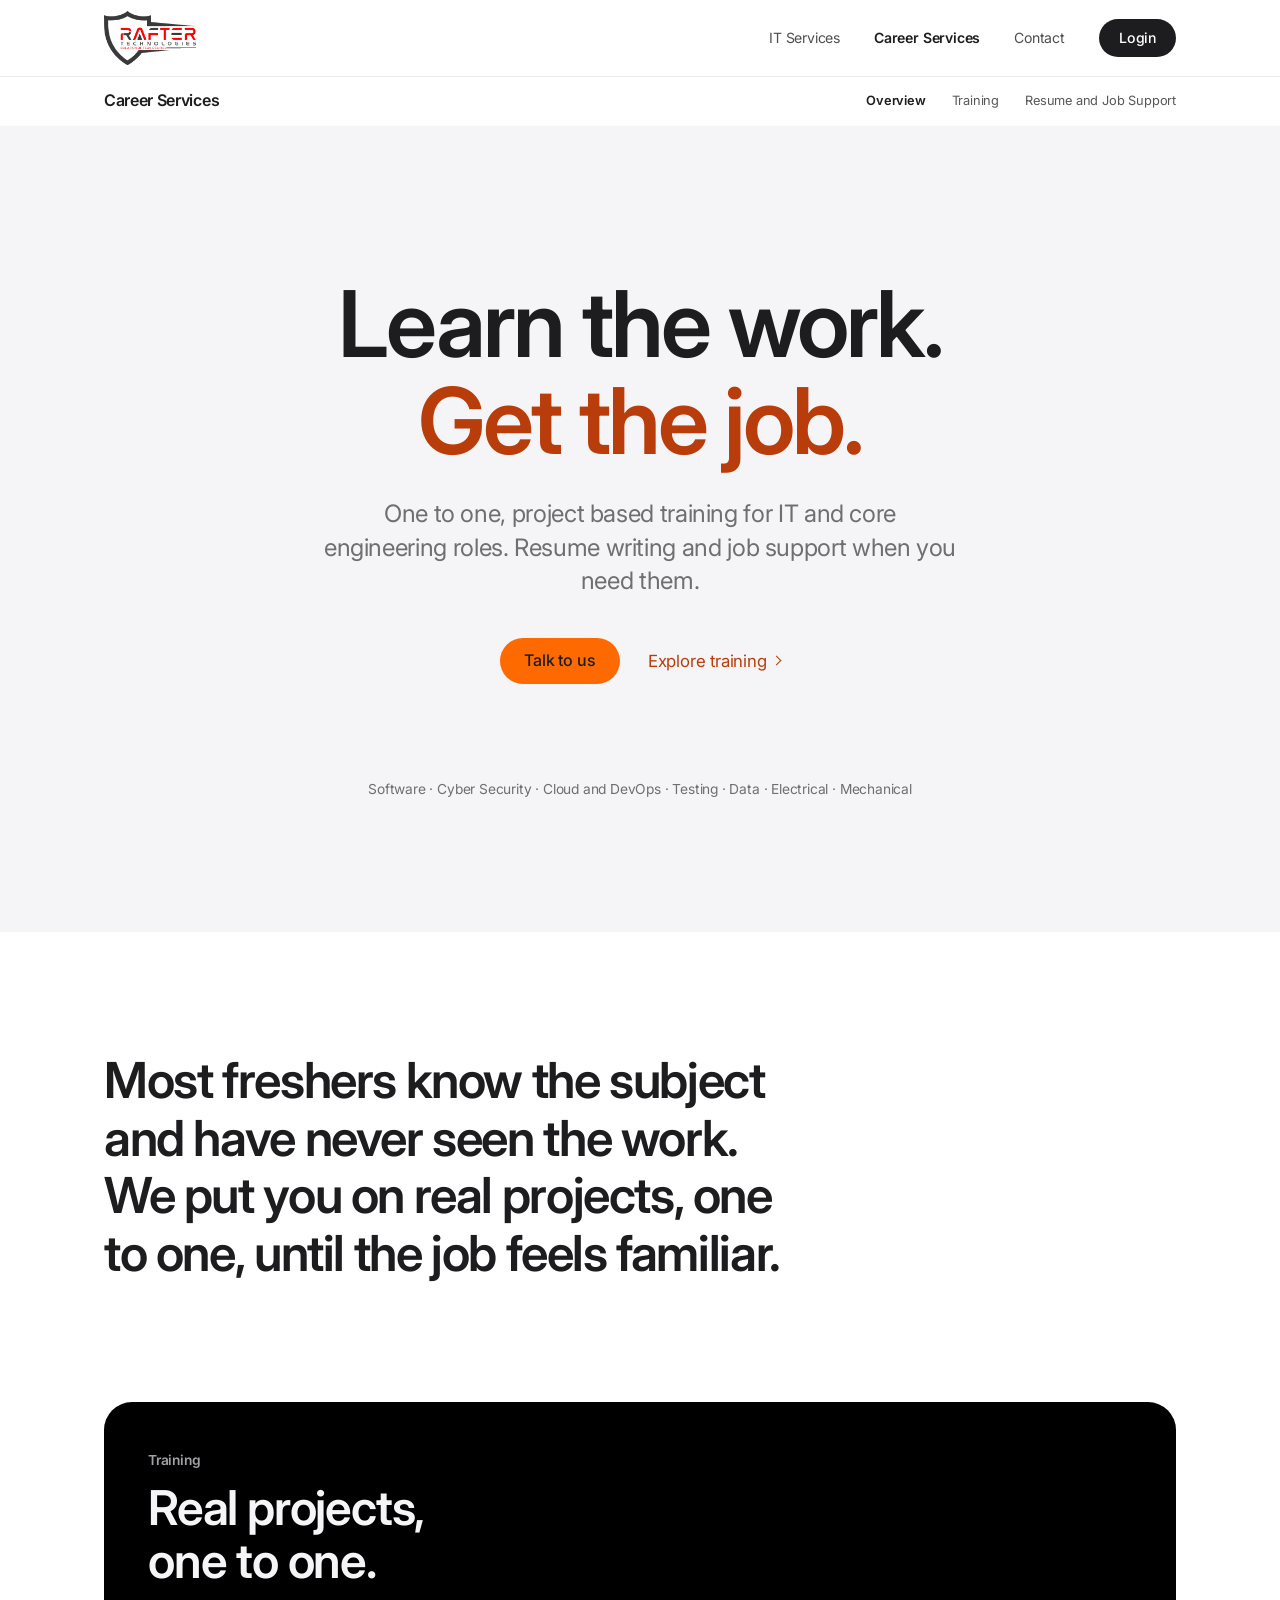
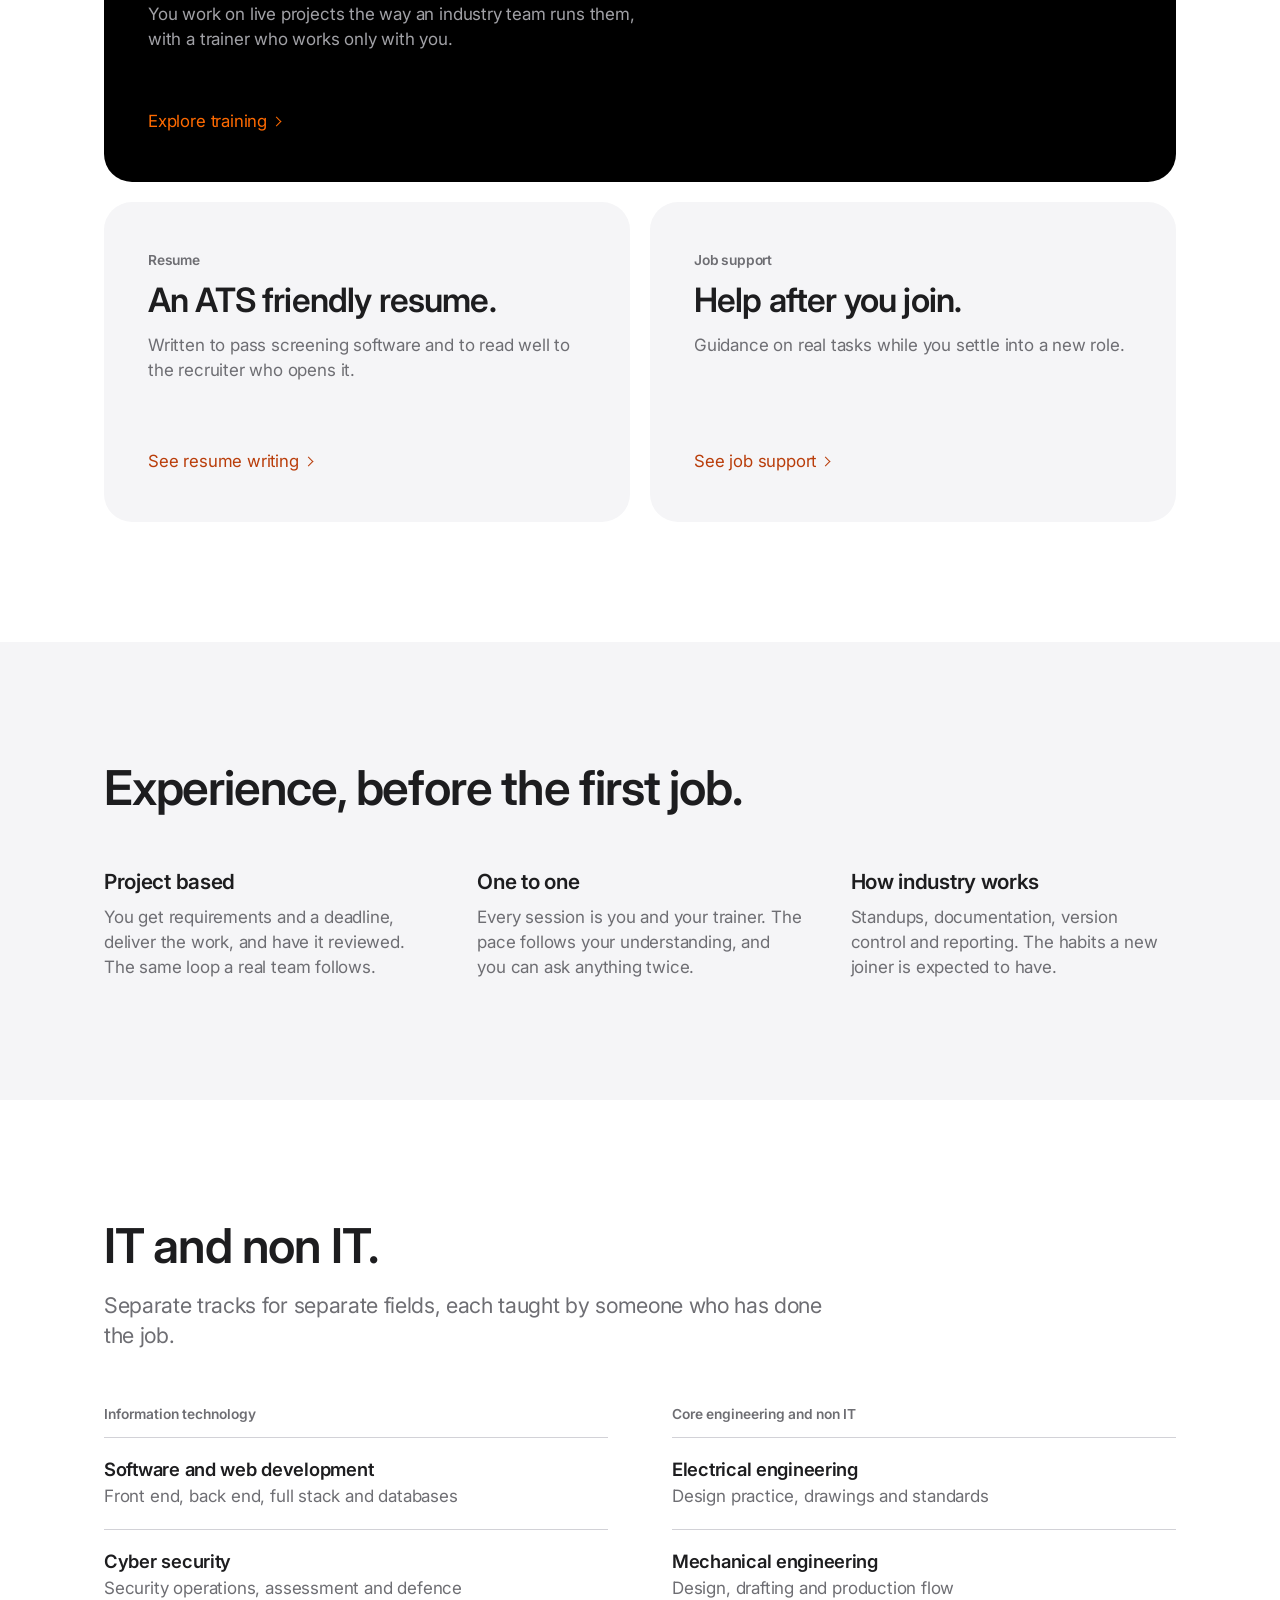
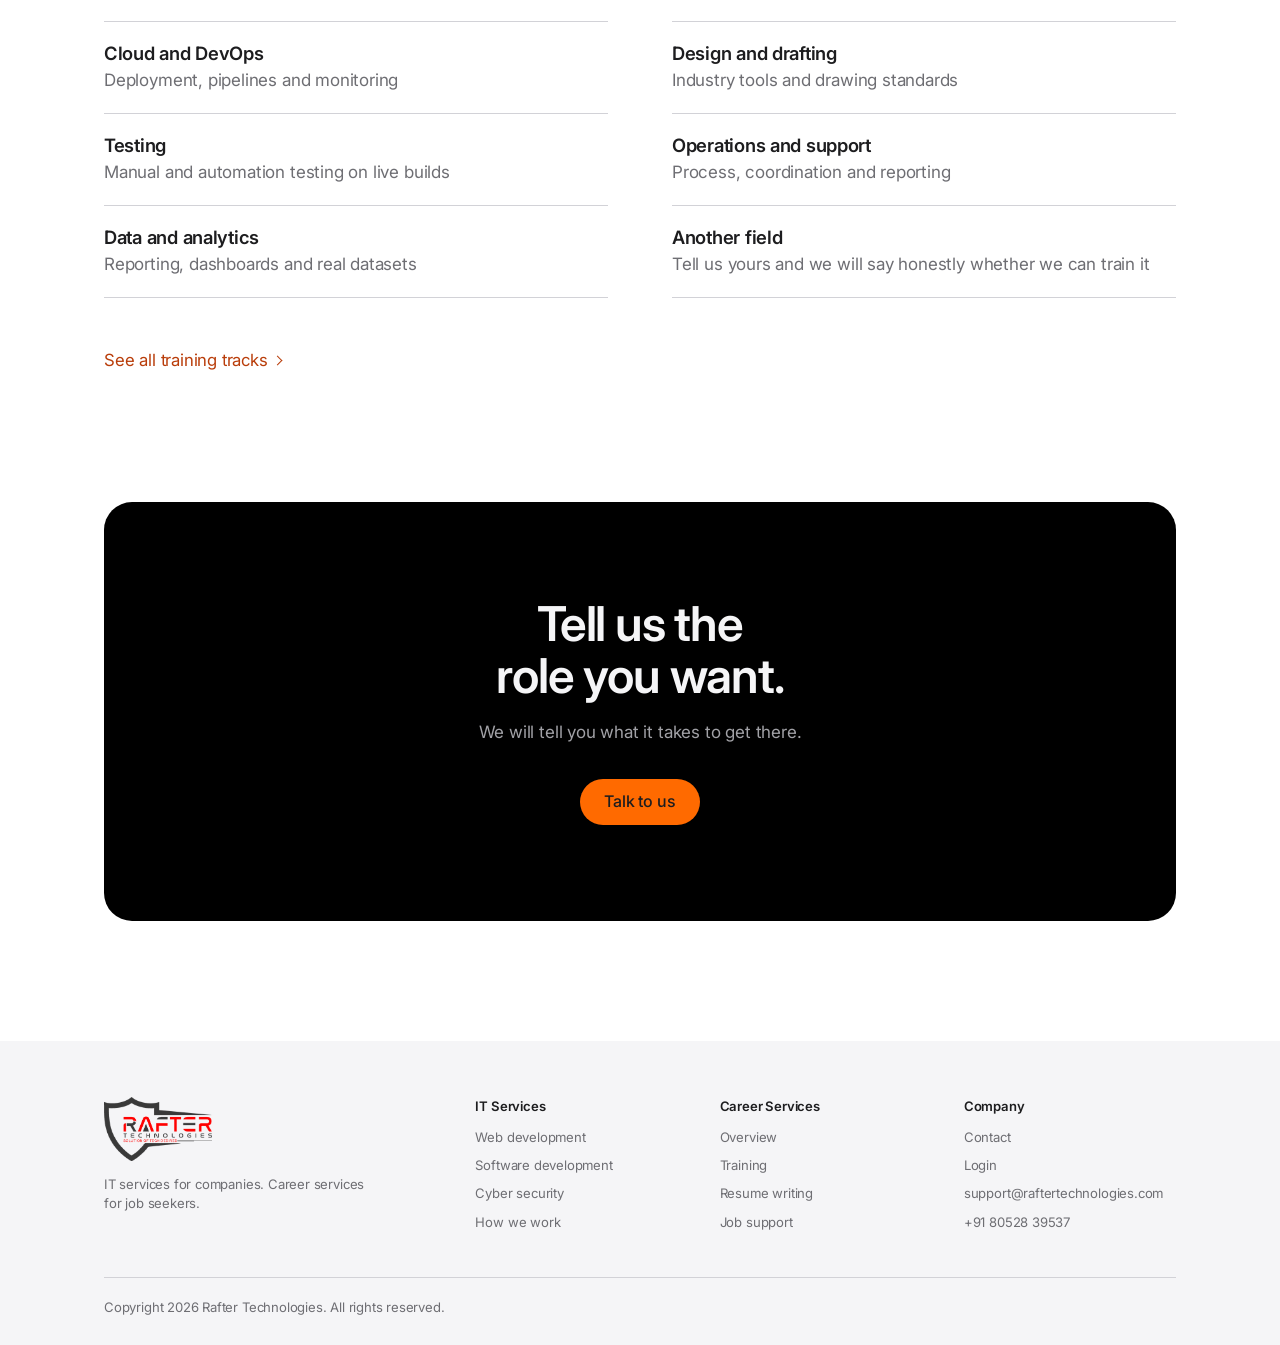
==== website/career.html @ ecc267ce "Lead with IT services, add Career Services section, login and logo Structure. The site now has two s" ====
<!DOCTYPE html>
<html lang="en">
<head>
<meta charset="utf-8">
<meta name="viewport" content="width=device-width, initial-scale=1">
<title>Career Services | Rafter Technologies</title>
<meta name="description" content="One to one, project based training for IT and non IT roles from Rafter Technologies, with ATS friendly resume writing and job support.">
<link rel="icon" type="image/png" href="assets/img/favicon.png">
<link rel="preconnect" href="https://fonts.googleapis.com">
<link rel="preconnect" href="https://fonts.gstatic.com" crossorigin>
<link rel="stylesheet" href="assets/css/styles.css">
</head>
<body>

<a class="skiplink" href="#main">Skip to main content</a>

<header class="masthead">
  <div class="wrap bar">
    <a class="brand" href="index.html"><img src="assets/img/logo.png" alt="Rafter Technologies" width="339" height="200"></a>
    <button class="navtoggle" type="button" aria-expanded="false" aria-controls="sitenav">
      <span class="visually_hidden">Open menu</span>
      <svg width="20" height="20" viewBox="0 0 24 24" fill="none" aria-hidden="true"><path d="M4 8h16M4 16h16" stroke="currentColor" stroke-width="1.6" stroke-linecap="round"/></svg>
    </button>
    <nav class="nav" id="sitenav" aria-label="Main">
      <a href="index.html">IT Services</a>
      <a href="career.html" aria-current="page">Career Services</a>
      <a href="contact.html">Contact</a>
      <a class="pill" href="https://sites.google.com/view/rafter-technologies-outsource/full-page-embed?hl=en-IN" target="_blank" rel="noopener">Login<span class="visually_hidden"> (opens in a new tab)</span></a>
    </nav>
  </div>
  <div class="localnav">
    <div class="wrap">
      <span class="title">Career Services</span>
      <nav class="links" aria-label="Career Services">
        <a href="career.html" aria-current="page">Overview</a>
        <a href="training.html">Training</a>
        <a href="resume.html">Resume and Job Support</a>
      </nav>
    </div>
  </div>
</header>

<main id="main">

  <section class="hero soft shrink">
    <div class="wrap">
      <h1><span class="ln"><span>Learn the work.</span></span><span class="ln"><span><em>Get the job.</em></span></span></h1>
      <p class="sub enter">One to one, project based training for IT and core engineering roles. Resume writing and job support when you need them.</p>
      <div class="actions enter">
        <a class="btn" href="contact.html">Talk to us</a>
        <a class="more" href="training.html">Explore training</a>
      </div>
      <p class="fields enter">Software · Cyber Security · Cloud and DevOps · Testing · Data · Electrical · Mechanical</p>
    </div>
  </section>

  <section class="section">
    <div class="wrap">
      <p class="statement" data_words>Most freshers know the subject and have never seen the work. We put you on real projects, one to one, until the job feels familiar.</p>
    </div>
  </section>

  <section class="section flush">
    <div class="wrap">
      <div class="tiles stagger">
        <article class="tile wide dark glow">
          <span class="label">Training</span>
          <h3>Real projects, one to one.</h3>
          <p>You work on live projects the way an industry team runs them, with a trainer who works only with you.</p>
          <a class="more" href="training.html">Explore training</a>
        </article>
        <article class="tile">
          <span class="label">Resume</span>
          <h3>An ATS friendly resume.</h3>
          <p>Written to pass screening software and to read well to the recruiter who opens it.</p>
          <a class="more" href="resume.html">See resume writing</a>
        </article>
        <article class="tile">
          <span class="label">Job support</span>
          <h3>Help after you join.</h3>
          <p>Guidance on real tasks while you settle into a new role.</p>
          <a class="more" href="resume.html#support">See job support</a>
        </article>
      </div>
    </div>
  </section>

  <section class="section mist">
    <div class="wrap">
      <div class="head reveal">
        <h2>Experience, before the first job.</h2>
      </div>
      <div class="points stagger">
          <div><h3>Project based</h3><p>You get requirements and a deadline, deliver the work, and have it reviewed. The same loop a real team follows.</p></div>
          <div><h3>One to one</h3><p>Every session is you and your trainer. The pace follows your understanding, and you can ask anything twice.</p></div>
          <div><h3>How industry works</h3><p>Standups, documentation, version control and reporting. The habits a new joiner is expected to have.</p></div>
        </div>
    </div>
  </section>

  <section class="section">
    <div class="wrap">
      <div class="head reveal">
        <h2>IT and non IT.</h2>
        <p class="sub">Separate tracks for separate fields, each taught by someone who has done the job.</p>
      </div>

      <div class="pair">
        <div class="reveal">
          <h3 class="group">Information technology</h3>
          <div class="rows">
          <div><h3>Software and web development</h3><p>Front end, back end, full stack and databases</p></div>
          <div><h3>Cyber security</h3><p>Security operations, assessment and defence</p></div>
          <div><h3>Cloud and DevOps</h3><p>Deployment, pipelines and monitoring</p></div>
          <div><h3>Testing</h3><p>Manual and automation testing on live builds</p></div>
          <div><h3>Data and analytics</h3><p>Reporting, dashboards and real datasets</p></div>
        </div>
        </div>
        <div class="reveal">
          <h3 class="group">Core engineering and non IT</h3>
          <div class="rows">
          <div><h3>Electrical engineering</h3><p>Design practice, drawings and standards</p></div>
          <div><h3>Mechanical engineering</h3><p>Design, drafting and production flow</p></div>
          <div><h3>Design and drafting</h3><p>Industry tools and drawing standards</p></div>
          <div><h3>Operations and support</h3><p>Process, coordination and reporting</p></div>
          <div><h3>Another field</h3><p>Tell us yours and we will say honestly whether we can train it</p></div>
        </div>
        </div>
      </div>

      <div class="actions reveal" style="margin-top:40px">
        <a class="more" href="training.html">See all training tracks</a>
      </div>
    </div>
  </section>

  <section class="section flush">
    <div class="wrap">
      <div class="closing glow reveal">
        <h2>Tell us the role you want.</h2>
        <p>We will tell you what it takes to get there.</p>
        <div class="actions"><a class="btn" href="contact.html">Talk to us</a></div>
      </div>
    </div>
  </section>

</main>

<footer class="foot">
  <div class="wrap">
    <div class="cols">
      <div class="about">
        <a class="brand" href="index.html"><img src="assets/img/logo.png" alt="Rafter Technologies" width="339" height="200"></a>
        <p>IT services for companies. Career services for job seekers.</p>
      </div>
      <div>
        <h4>IT Services</h4>
        <ul>
          <li><a href="index.html#services">Web development</a></li>
          <li><a href="index.html#services">Software development</a></li>
          <li><a href="index.html#services">Cyber security</a></li>
          <li><a href="index.html#process">How we work</a></li>
        </ul>
      </div>
      <div>
        <h4>Career Services</h4>
        <ul>
          <li><a href="career.html">Overview</a></li>
          <li><a href="training.html">Training</a></li>
          <li><a href="resume.html">Resume writing</a></li>
          <li><a href="resume.html#support">Job support</a></li>
        </ul>
      </div>
      <div>
        <h4>Company</h4>
        <ul>
          <li><a href="contact.html">Contact</a></li>
          <li><a href="https://sites.google.com/view/rafter-technologies-outsource/full-page-embed?hl=en-IN" target="_blank" rel="noopener">Login</a></li>
          <li><a href="mailto:support@raftertechnologies.com">support@raftertechnologies.com</a></li>
          <li><a href="tel:+918052839537">+91 80528 39537</a></li>
        </ul>
      </div>
    </div>
    <div class="base">Copyright 2026 Rafter Technologies. All rights reserved.</div>
  </div>
</footer>

<script src="assets/js/main.js" defer></script>
</body>
</html>
---- website/assets/css/styles.css ----
/* ==========================================================================
   Rafter Technologies
   Minimal system. Black, white, one orange.

   Contrast, WCAG 2.1 AA, measured:
     ink on white ............ 16.83     ink on mist ............ 15.46
     grey on white ............ 5.07     grey on mist ............ 4.66
     text on black ........... 19.29     grey on black ........... 8.16
     orange on black .......... 7.31     ink on orange button .... 5.86
     orange text on white ..... 5.16+    orange text on mist ..... 5.16
   The bright brand orange is never used for text on a light surface. It
   measures 2.87 there. Light surfaces use the deeper --accent-text.
   ========================================================================== */

@import url('https://fonts.googleapis.com/css2?family=Inter:wght@400;500;600;700&display=swap');

:root {
  --ink: #1d1d1f;
  --black: #000000;
  --white: #ffffff;
  --mist: #f5f5f7;
  --grey: #6e6e73;
  --grey-on-dark: #a1a1a6;
  --hairline: #d2d2d7;
  --hairline-dark: #2c2c2e;

  --accent: #ff6a00;
  --accent-hover: #ff7f24;
  --accent-text: #b93d0a;

  --font: -apple-system, BlinkMacSystemFont, "SF Pro Display", "SF Pro Text",
          "Inter", "Helvetica Neue", Arial, sans-serif;

  --wrap: 1120px;
  --header-h: 76px;
  --radius: 28px;
  --ease: cubic-bezier(0.25, 0.1, 0.25, 1);
  --out: cubic-bezier(0.16, 1, 0.3, 1);
}

*, *::before, *::after { box-sizing: border-box; }

html { scroll-behavior: smooth; -webkit-text-size-adjust: 100%; }

body {
  margin: 0;
  font-family: var(--font);
  font-size: 17px;
  line-height: 1.47;
  letter-spacing: -0.011em;
  color: var(--ink);
  background: var(--white);
  -webkit-font-smoothing: antialiased;
  -moz-osx-font-smoothing: grayscale;
}

h1, h2, h3 {
  margin: 0;
  font-weight: 600;
  text-wrap: balance;
}

h1 { font-size: clamp(2.6rem, 7vw, 5rem); line-height: 1.05; letter-spacing: -0.03em; }
h2 { font-size: clamp(2rem, 4.6vw, 3rem); line-height: 1.08; letter-spacing: -0.025em; }
h3 { font-size: 1.3rem; line-height: 1.2; letter-spacing: -0.015em; }

p { margin: 0; }

a { color: inherit; }

svg { display: block; }

a:focus-visible,
button:focus-visible,
input:focus-visible,
select:focus-visible,
textarea:focus-visible,
summary:focus-visible {
  outline: 3px solid var(--accent);
  outline-offset: 3px;
  border-radius: 6px;
}

.skiplink {
  position: absolute;
  left: -9999px;
  top: 8px;
  background: var(--ink);
  color: var(--white);
  padding: 12px 18px;
  border-radius: 980px;
  font-size: 0.9rem;
  z-index: 200;
}
.skiplink:focus { left: 8px; }

.visually_hidden {
  position: absolute;
  width: 1px;
  height: 1px;
  overflow: hidden;
  clip: rect(0 0 0 0);
  white-space: nowrap;
}

/* ---------- Layout ---------- */

.wrap {
  width: 100%;
  max-width: var(--wrap);
  margin: 0 auto;
  padding: 0 24px;
}

.wrap.narrow { max-width: 780px; }

.section { padding: 120px 0; }
.section.mist { background: var(--mist); }
.section.black { background: var(--black); color: var(--mist); }
.section.flush { padding-top: 0; }

@media (max-width: 720px) {
  .section { padding: 80px 0; }
}

.head { max-width: 720px; margin: 0 0 56px; }
.head.center { margin-left: auto; margin-right: auto; text-align: center; }
.head p { margin-top: 18px; }

.sub {
  font-size: clamp(1.15rem, 2vw, 1.35rem);
  line-height: 1.4;
  letter-spacing: -0.015em;
  color: var(--grey);
}

.section.black .sub { color: var(--grey-on-dark); }

.muted { color: var(--grey); }
.section.black .muted { color: var(--grey-on-dark); }

/* ---------- Header ----------
   The blur lives on a pseudo element. A backdrop filter on the header itself
   would make it the containing block for the fixed mobile menu, which then
   collapses to the height of the header instead of filling the screen. */

.masthead {
  position: sticky;
  top: 0;
  z-index: 100;
  border-bottom: 1px solid transparent;
  transition: border-color 240ms var(--ease);
}

.masthead::before {
  content: "";
  position: absolute;
  inset: 0;
  z-index: -1;
  background: rgba(255, 255, 255, 0.86);
  -webkit-backdrop-filter: saturate(180%) blur(20px);
  backdrop-filter: saturate(180%) blur(20px);
}

.masthead.stuck { border-bottom-color: rgba(0, 0, 0, 0.1); }

.masthead .bar {
  display: flex;
  align-items: center;
  justify-content: space-between;
  min-height: var(--header-h);
  gap: 24px;
}

.brand { display: inline-flex; align-items: center; text-decoration: none; }
.brand img { display: block; height: 54px; width: auto; }

.nav { display: flex; align-items: center; gap: 34px; }

.nav a {
  font-size: 0.88rem;
  color: var(--ink);
  opacity: 0.78;
  text-decoration: none;
  padding: 10px 0;
  transition: opacity 200ms var(--ease);
  white-space: nowrap;
}

.nav a:hover,
.nav a[aria-current="page"] { opacity: 1; }
.nav a[aria-current="page"] { font-weight: 600; }

.nav a.pill {
  opacity: 1;
  font-weight: 500;
  background: var(--ink);
  color: var(--white);
  padding: 9px 20px;
  border-radius: 980px;
  transition: background 200ms var(--ease);
}

.nav a.pill:hover { background: #3a3a3c; }

.navtoggle {
  display: none;
  background: transparent;
  border: 0;
  color: var(--ink);
  padding: 0;
  width: 44px;
  height: 44px;
  margin-right: -10px;
  cursor: pointer;
  align-items: center;
  justify-content: center;
}

@media (max-width: 820px) {
  .navtoggle { display: inline-flex; }
  .nav {
    position: fixed;
    top: var(--header-h);
    left: 0;
    right: 0;
    height: calc(100dvh - var(--header-h));
    z-index: 2;
    background: var(--white);
    flex-direction: column;
    align-items: stretch;
    gap: 0;
    padding: 12px 24px 40px;
    overflow-y: auto;
  }
  .nav[hidden] { display: none; }
  .nav a {
    font-size: 1.6rem;
    font-weight: 600;
    letter-spacing: -0.02em;
    opacity: 1;
    padding: 16px 0;
    border-bottom: 1px solid var(--hairline);
  }
  .nav a.pill {
    margin-top: 28px;
    border-bottom: 0;
    text-align: center;
    font-size: 1.05rem;
    padding: 15px;
  }
}

/* Section navigation, shown on the Career Services pages */

.localnav { border-top: 1px solid rgba(0, 0, 0, 0.08); }
.localnav[hidden] { display: none; }

.localnav .wrap {
  display: flex;
  align-items: center;
  justify-content: space-between;
  gap: 24px;
  min-height: 48px;
}

.localnav .title { font-size: 1rem; font-weight: 600; letter-spacing: -0.02em; white-space: nowrap; }

.localnav .links { display: flex; gap: 26px; overflow-x: auto; scrollbar-width: none; }
.localnav .links::-webkit-scrollbar { display: none; }

.localnav a {
  font-size: 0.8rem;
  color: var(--ink);
  opacity: 0.74;
  text-decoration: none;
  white-space: nowrap;
  padding: 14px 0;
}

.localnav a:hover,
.localnav a[aria-current="page"] { opacity: 1; }
.localnav a[aria-current="page"] { font-weight: 600; }

@media (max-width: 560px) { .localnav .title { display: none; } }

/* ---------- Buttons and links ---------- */

.btn {
  display: inline-flex;
  align-items: center;
  justify-content: center;
  min-height: 46px;
  padding: 11px 24px;
  border: 0;
  border-radius: 980px;
  font-family: inherit;
  font-size: 1rem;
  font-weight: 500;
  letter-spacing: -0.01em;
  text-decoration: none;
  cursor: pointer;
  background: var(--accent);
  color: var(--ink);
  transition: background 200ms var(--ease);
  touch-action: manipulation;
}

.btn:hover { background: var(--accent-hover); }
.btn[disabled] { opacity: 0.5; cursor: default; }

.btn.dark { background: var(--ink); color: var(--white); }
.btn.dark:hover { background: #3a3a3c; }

.more {
  display: inline-flex;
  align-items: center;
  gap: 6px;
  min-height: 44px;
  font-size: 1.05rem;
  color: var(--accent-text);
  text-decoration: none;
}

.more::after {
  content: "";
  width: 7px;
  height: 7px;
  border-right: 1.5px solid currentColor;
  border-top: 1.5px solid currentColor;
  transform: rotate(45deg);
  transition: transform 200ms var(--ease);
}

.more:hover { text-decoration: underline; text-underline-offset: 4px; }
.more:hover::after { transform: translateX(3px) rotate(45deg); }

.tile.dark .more,
.section.black .more,
.hero.dark .more { color: var(--accent); }

.actions {
  display: flex;
  flex-wrap: wrap;
  align-items: center;
  gap: 12px 28px;
}

.center .actions, .actions.center { justify-content: center; }

/* ---------- Hero ---------- */

.hero {
  position: relative;
  padding: 150px 0 130px;
  text-align: center;
  overflow: clip;
}

.hero .wrap { position: relative; z-index: 1; max-width: 960px; }

.hero h1 { font-size: clamp(2.8rem, 8.4vw, 5.75rem); }
.hero h1 em { font-style: normal; color: var(--accent-text); }
.hero.dark h1 em { color: var(--accent); }

/* Each headline line sits in its own mask so it can rise into place. */
.ln { display: block; overflow: hidden; padding-bottom: 0.12em; margin-bottom: -0.12em; }
.ln > span { display: block; }

.hero .sub {
  max-width: 640px;
  margin: 28px auto 0;
  font-size: clamp(1.2rem, 2.3vw, 1.5rem);
}

.hero .actions { margin-top: 40px; justify-content: center; }

.hero .fields {
  margin: 92px auto 0;
  max-width: 700px;
  font-size: 0.86rem;
  line-height: 1.9;
}

.hero.dark { background: var(--black); color: var(--mist); }
.hero.dark .sub, .hero.dark .fields { color: var(--grey-on-dark); }

.hero.soft { background: var(--mist); }
.hero.soft .fields { color: var(--grey); }

/* A fine dot grid and one soft light that follows the pointer. The only
   place the accent is used as a wash, and it is kept faint. */
.hero.dark::before,
.hero.dark::after {
  content: "";
  position: absolute;
  inset: 0;
  pointer-events: none;
}

.hero.dark::before {
  background: radial-gradient(620px circle at var(--mx, 50%) var(--my, 0%),
              rgba(255, 106, 0, 0.2), transparent 62%);
}

.hero.dark::after {
  background-image: radial-gradient(rgba(255, 255, 255, 0.16) 1px, transparent 1px);
  background-size: 28px 28px;
  -webkit-mask-image: radial-gradient(ellipse 70% 62% at 50% 38%, #000 18%, transparent 76%);
  mask-image: radial-gradient(ellipse 70% 62% at 50% 38%, #000 18%, transparent 76%);
}

/* As the page scrolls the hero eases back into a rounded card. */
.hero.shrink {
  transform: scale(calc(1 - var(--p, 0) * 0.07));
  border-radius: calc(var(--p, 0) * 40px);
  transform-origin: 50% 100%;
}

.hero.shrink .wrap { opacity: calc(1 - var(--p, 0) * 1.15); }

.hero.small { padding: 104px 0 76px; }

@media (max-width: 720px) {
  .hero { padding: 96px 0 84px; }
  .hero .fields { margin-top: 64px; }
  .hero.small { padding: 68px 0 48px; }
}

/* ---------- Tiles ---------- */

.tiles {
  display: grid;
  grid-template-columns: repeat(2, 1fr);
  gap: 20px;
}

.tiles.three { grid-template-columns: repeat(3, 1fr); }

.tile {
  background: var(--mist);
  border-radius: var(--radius);
  padding: 48px 44px;
  display: flex;
  flex-direction: column;
  align-items: flex-start;
  min-height: 320px;
}

.section.mist .tile { background: var(--white); }

.tile.wide { grid-column: 1 / -1; min-height: 380px; }

.tile.dark { background: var(--black); color: var(--mist); }

.tile .label {
  font-size: 0.86rem;
  font-weight: 600;
  color: var(--grey);
  margin-bottom: 12px;
}

.tile.dark .label { color: var(--grey-on-dark); }

.tile h3 {
  font-size: clamp(1.6rem, 3vw, 2.1rem);
  line-height: 1.1;
  letter-spacing: -0.025em;
  max-width: 17ch;
}

.tile.wide h3 { font-size: clamp(2rem, 4.4vw, 3rem); max-width: 16ch; }

.tile p {
  margin-top: 14px;
  color: var(--grey);
  max-width: 46ch;
}

.tile.dark p { color: var(--grey-on-dark); }

.tile .more { margin-top: auto; padding-top: 26px; }

.tile.plain { min-height: 0; }
.tile.plain h3 { font-size: 1.3rem; letter-spacing: -0.015em; max-width: none; }

@media (max-width: 900px) {
  .tiles.three { grid-template-columns: 1fr; }
}

@media (max-width: 720px) {
  .tiles { grid-template-columns: 1fr; gap: 14px; }
  .tile { padding: 36px 28px; min-height: 0; border-radius: 22px; }
  .tile.wide { min-height: 0; }
}

/* ---------- Text features ---------- */

.points {
  display: grid;
  grid-template-columns: repeat(3, 1fr);
  gap: 56px 48px;
}

.points h3 { margin-bottom: 10px; }
.points p { color: var(--grey); }
.section.black .points p { color: var(--grey-on-dark); }

@media (max-width: 860px) {
  .points { grid-template-columns: 1fr; gap: 36px; }
}

/* ---------- Rows ---------- */

.rows { border-top: 1px solid var(--hairline); }

.rows > div {
  display: grid;
  grid-template-columns: minmax(0, 5fr) minmax(0, 7fr);
  gap: 8px 40px;
  padding: 26px 0;
  border-bottom: 1px solid var(--hairline);
}

.rows h3 { font-size: 1.15rem; }
.rows p { color: var(--grey); }

.section.black .rows,
.section.black .rows > div { border-color: var(--hairline-dark); }
.section.black .rows p { color: var(--grey-on-dark); }

@media (max-width: 720px) {
  .rows > div { grid-template-columns: 1fr; padding: 22px 0; }
}

/* ---------- Two column ---------- */

.pair {
  display: grid;
  grid-template-columns: repeat(2, minmax(0, 1fr));
  gap: 64px;
  align-items: start;
}

.pair .head { margin-bottom: 0; }

.pair h3.group {
  font-size: 0.86rem;
  font-weight: 600;
  letter-spacing: 0;
  color: var(--grey);
  margin-bottom: 14px;
}

.section.black .pair h3.group { color: var(--grey-on-dark); }

@media (max-width: 860px) {
  .pair { grid-template-columns: 1fr; gap: 48px; }
}

.pair .rows > div { grid-template-columns: 1fr; gap: 4px; padding: 20px 0; }

/* ---------- Closing tile ---------- */

.closing {
  background: var(--black);
  color: var(--mist);
  border-radius: var(--radius);
  padding: 96px 32px;
  text-align: center;
}

.closing h2 { max-width: 16ch; margin: 0 auto; }
.closing p { margin: 18px auto 0; max-width: 46ch; color: var(--grey-on-dark); }
.closing .actions { margin-top: 34px; justify-content: center; }

@media (max-width: 720px) {
  .closing { padding: 64px 24px; border-radius: 22px; }
}

/* ---------- Note ---------- */

.note {
  margin-top: 56px;
  background: var(--mist);
  border-radius: var(--radius);
  padding: 40px 44px;
}

.section.mist .note { background: var(--white); }
.note h3 { margin-bottom: 10px; }
.note p { color: var(--grey); max-width: 70ch; }

@media (max-width: 720px) { .note { padding: 30px 26px; border-radius: 22px; } }

/* ---------- Questions ---------- */

.faq { border-top: 1px solid var(--hairline); }
.faq details { border-bottom: 1px solid var(--hairline); }

.faq summary {
  list-style: none;
  cursor: pointer;
  position: relative;
  padding: 24px 48px 24px 0;
  font-size: 1.15rem;
  font-weight: 600;
  letter-spacing: -0.015em;
  min-height: 48px;
}

.faq summary::-webkit-details-marker { display: none; }

.faq summary::before,
.faq summary::after {
  content: "";
  position: absolute;
  right: 6px;
  top: 50%;
  width: 14px;
  height: 1.5px;
  background: var(--ink);
  transition: transform 240ms var(--ease);
}

.faq summary::after { transform: rotate(90deg); }
.faq details[open] summary::after { transform: rotate(0deg); }

.faq .answer { padding: 0 48px 26px 0; color: var(--grey); max-width: 70ch; }

/* ---------- Form ---------- */

.form {
  display: grid;
  grid-template-columns: repeat(2, minmax(0, 1fr));
  gap: 22px 18px;
}

@media (max-width: 720px) { .form { grid-template-columns: 1fr; } }

.field { display: flex; flex-direction: column; gap: 7px; min-width: 0; }
.field.full { grid-column: 1 / -1; }

.field label { font-size: 0.9rem; font-weight: 500; }
.field .req { color: var(--accent-text); }
.field .hint { font-size: 0.84rem; color: var(--grey); }

.field input,
.field select,
.field textarea {
  width: 100%;
  min-height: 50px;
  padding: 13px 16px;
  font-family: inherit;
  font-size: 1rem;
  letter-spacing: -0.01em;
  color: var(--ink);
  background: var(--white);
  border: 1px solid var(--hairline);
  border-radius: 12px;
  transition: border-color 200ms var(--ease);
}

.field textarea { min-height: 140px; resize: vertical; }

.field input:hover,
.field select:hover,
.field textarea:hover { border-color: #86868b; }

.field input::placeholder { color: #86868b; }

.field [aria-invalid="true"] { border-color: #b91c1c; box-shadow: 0 0 0 1px #b91c1c; }

.field .error { font-size: 0.86rem; font-weight: 500; color: #b91c1c; }
.field .error:empty { display: none; }

.summary {
  grid-column: 1 / -1;
  background: #fff5f5;
  border-radius: 14px;
  padding: 20px 22px;
  color: #b91c1c;
}

.summary[hidden] { display: none; }
.summary h3 { font-size: 1rem; margin-bottom: 8px; }
.summary ul { margin: 0; padding-left: 18px; }
.summary a { color: #b91c1c; }

.sent {
  grid-column: 1 / -1;
  background: var(--mist);
  border: 1px solid transparent;
  border-radius: 14px;
  padding: 18px 22px;
  font-weight: 500;
}

.sent[hidden] { display: none; }

.formnote { margin-top: 14px; font-size: 0.86rem; color: var(--grey); }

.contact {
  display: grid;
  grid-template-columns: minmax(0, 7fr) minmax(0, 4fr);
  gap: 56px;
  align-items: start;
}

@media (max-width: 900px) { .contact { grid-template-columns: 1fr; gap: 40px; } }

.direct { background: var(--mist); border-radius: var(--radius); padding: 36px 34px; }
.direct h2 { font-size: 1.3rem; letter-spacing: -0.015em; margin-bottom: 22px; }
.direct dl { margin: 0; }
.direct dt { font-size: 0.84rem; color: var(--grey); }
.direct dd { margin: 2px 0 20px; font-size: 1.05rem; overflow-wrap: anywhere; }
.direct dd:last-child { margin-bottom: 0; }
.direct a { color: var(--accent-text); text-decoration: none; }
.direct a:hover { text-decoration: underline; text-underline-offset: 4px; }

/* ---------- Footer ---------- */

.foot {
  background: var(--mist);
  color: var(--grey);
  font-size: 0.82rem;
  padding: 56px 0 28px;
  margin-top: 0;
}

.foot .cols {
  display: grid;
  grid-template-columns: 1.6fr repeat(3, 1fr);
  gap: 32px;
  padding-bottom: 36px;
}

.foot .brand { margin-bottom: 14px; }
.foot .brand img { height: 64px; }
.foot .about p { max-width: 34ch; }

.foot h4 {
  margin: 0 0 12px;
  font-size: 0.82rem;
  font-weight: 600;
  color: var(--ink);
}

.foot ul { list-style: none; margin: 0; padding: 0; }
.foot li { margin-bottom: 9px; }
.foot a { color: var(--grey); text-decoration: none; overflow-wrap: anywhere; }
.foot a:hover { color: var(--ink); text-decoration: underline; text-underline-offset: 3px; }

.foot .base { border-top: 1px solid var(--hairline); padding-top: 20px; }

@media (max-width: 820px) { .foot .cols { grid-template-columns: repeat(2, 1fr); } }
@media (max-width: 480px) { .foot .cols { grid-template-columns: 1fr; } }

/* ---------- Statement ---------- */

.statement {
  max-width: 940px;
  font-size: clamp(1.75rem, 4.2vw, 3.1rem);
  line-height: 1.16;
  letter-spacing: -0.028em;
  font-weight: 600;
  text-wrap: balance;
}

/* ---------- Stacked service cards ---------- */

.stack { display: grid; gap: 24px; }

.stack .card {
  display: grid;
  grid-template-columns: minmax(0, 6fr) minmax(0, 5fr);
  gap: 56px;
  align-items: end;
  min-height: 440px;
  padding: 56px;
  border-radius: var(--radius);
  background: var(--mist);
  transform-origin: 50% 0;
}

.stack .card.dark { background: var(--black); color: var(--mist); }
.stack .card.line { background: var(--white); box-shadow: inset 0 0 0 1px var(--hairline); }

.stack .label { display: block; font-size: 0.86rem; font-weight: 600; color: var(--grey); margin-bottom: 14px; }
.stack .card.dark .label { color: var(--grey-on-dark); }

.stack h3 { font-size: clamp(1.9rem, 3.6vw, 2.75rem); line-height: 1.06; letter-spacing: -0.03em; max-width: 14ch; }
.stack p { margin-top: 16px; color: var(--grey); max-width: 44ch; }
.stack .card.dark p { color: var(--grey-on-dark); }

.stack ul { list-style: none; margin: 0; padding: 0; border-top: 1px solid var(--hairline); }
.stack li { padding: 15px 0; border-bottom: 1px solid var(--hairline); font-size: 1.05rem; }
.stack .card.dark ul, .stack .card.dark li { border-color: var(--hairline-dark); }

/* Sticky stacking only where a card comfortably fits on screen. */
@media (min-width: 900px) and (min-height: 700px) {
  .stack .card { position: sticky; top: calc(var(--header-h) + 28px + var(--i, 0) * 20px); }
}

@media (max-width: 899px) {
  .stack .card { grid-template-columns: 1fr; gap: 32px; min-height: 0; padding: 40px 28px; border-radius: 22px; }
}

/* ---------- Scroll band ---------- */

.band { overflow: clip; padding: 24px 0 8px; }

.band .line {
  display: flex;
  gap: 0.42em;
  width: max-content;
  white-space: nowrap;
  font-size: clamp(3.4rem, 11vw, 9rem);
  font-weight: 600;
  letter-spacing: -0.045em;
  line-height: 1.05;
  color: var(--hairline);
  transform: translate3d(calc(var(--p, 0) * -32%), 0, 0);
}

.band .solid { color: var(--ink); }

@supports (-webkit-text-stroke: 1px black) {
  .band .line span:not(.solid) { color: transparent; -webkit-text-stroke: 1.5px #c7c7cc; }
}

/* ---------- Process ---------- */

.steps { position: relative; max-width: 760px; padding-left: 48px; }

.steps::before,
.steps .fill {
  content: "";
  position: absolute;
  left: 7px;
  top: 10px;
  bottom: 10px;
  width: 2px;
}

.steps::before { background: var(--hairline); }

.steps .fill {
  background: var(--accent);
  transform-origin: 50% 0;
  transform: scaleY(var(--p, 0));
}

.steps ol { list-style: none; margin: 0; padding: 0; }
.steps li { position: relative; padding-bottom: 52px; }
.steps li:last-child { padding-bottom: 0; }

.steps li::before {
  content: "";
  position: absolute;
  left: -48px;
  top: 5px;
  width: 16px;
  height: 16px;
  border-radius: 50%;
  background: var(--mist);
  box-shadow: inset 0 0 0 2px #c7c7cc;
  transition: box-shadow 300ms var(--ease);
}

.steps li.on::before { box-shadow: inset 0 0 0 8px var(--accent); }

.steps h3 { font-size: 1.4rem; margin-bottom: 8px; }
.steps p { color: var(--grey); max-width: 52ch; }

/* ---------- Pointer light on dark surfaces ---------- */

.glow { position: relative; overflow: hidden; }

.glow::before {
  content: "";
  position: absolute;
  inset: 0;
  pointer-events: none;
  opacity: 0;
  transition: opacity 400ms var(--ease);
  background: radial-gradient(460px circle at var(--mx, 50%) var(--my, 50%),
              rgba(255, 255, 255, 0.11), transparent 60%);
}

.glow:hover::before { opacity: 1; }

/* ---------- Reading progress ---------- */

.progress {
  position: fixed;
  top: 0;
  left: 0;
  right: 0;
  height: 2px;
  z-index: 150;
  background: var(--accent);
  transform-origin: 0 50%;
  transform: scaleX(var(--p, 0));
}

/* ---------- Preview build only ---------- */

.previewbar {
  background: var(--mist);
  color: var(--grey);
  font-size: 0.78rem;
  text-align: center;
  padding: 9px 16px;
}

.routed[hidden] { display: none; }

/* ==========================================================================
   Motion
   Three kinds, each used once per view at most:
     settle   content rises into place the first time it is seen
     scrub    a few elements track the scroll position directly
     pointer  a soft light follows the cursor on dark surfaces
   Every resting state that hides content sits behind .js_anim, which the
   script adds only when JavaScript runs and the visitor has not asked for
   reduced motion. Without that gate, scripts off or reduced motion on would
   leave a blank page.
   ========================================================================== */

.js_anim .reveal,
.js_anim .stagger > * {
  opacity: 0;
  transform: translateY(28px);
  transition: opacity 900ms var(--out), transform 900ms var(--out);
}

.js_anim .reveal.seen,
.js_anim .stagger.seen > * { opacity: 1; transform: none; }

.js_anim .hero .ln > span {
  transform: translateY(108%);
  animation: lineup 1000ms var(--out) forwards;
}

.js_anim .hero .ln:nth-child(2) > span { animation-delay: 110ms; }

.js_anim .hero .enter {
  opacity: 0;
  transform: translateY(18px);
  animation: settle 900ms var(--out) 260ms forwards;
}

.js_anim .hero .enter + .enter { animation-delay: 360ms; }
.js_anim .hero .enter + .enter + .enter { animation-delay: 520ms; }

@keyframes lineup { to { transform: none; } }
@keyframes settle { to { opacity: 1; transform: none; } }

.js_anim .statement .w { opacity: 0.16; transition: opacity 320ms var(--ease); }
.js_anim .statement .w.on { opacity: 1; }

.js_anim .routed:not([hidden]) { animation: pagein 500ms var(--ease); }
@keyframes pagein { from { opacity: 0; } to { opacity: 1; } }

@media (prefers-reduced-motion: reduce) {
  html { scroll-behavior: auto; }
  *, *::before, *::after {
    animation-duration: 0.01ms !important;
    transition-duration: 0.01ms !important;
  }
  .hero.shrink { transform: none; border-radius: 0; }
  .hero.shrink .wrap { opacity: 1; }
  .band .line { transform: none; }
}
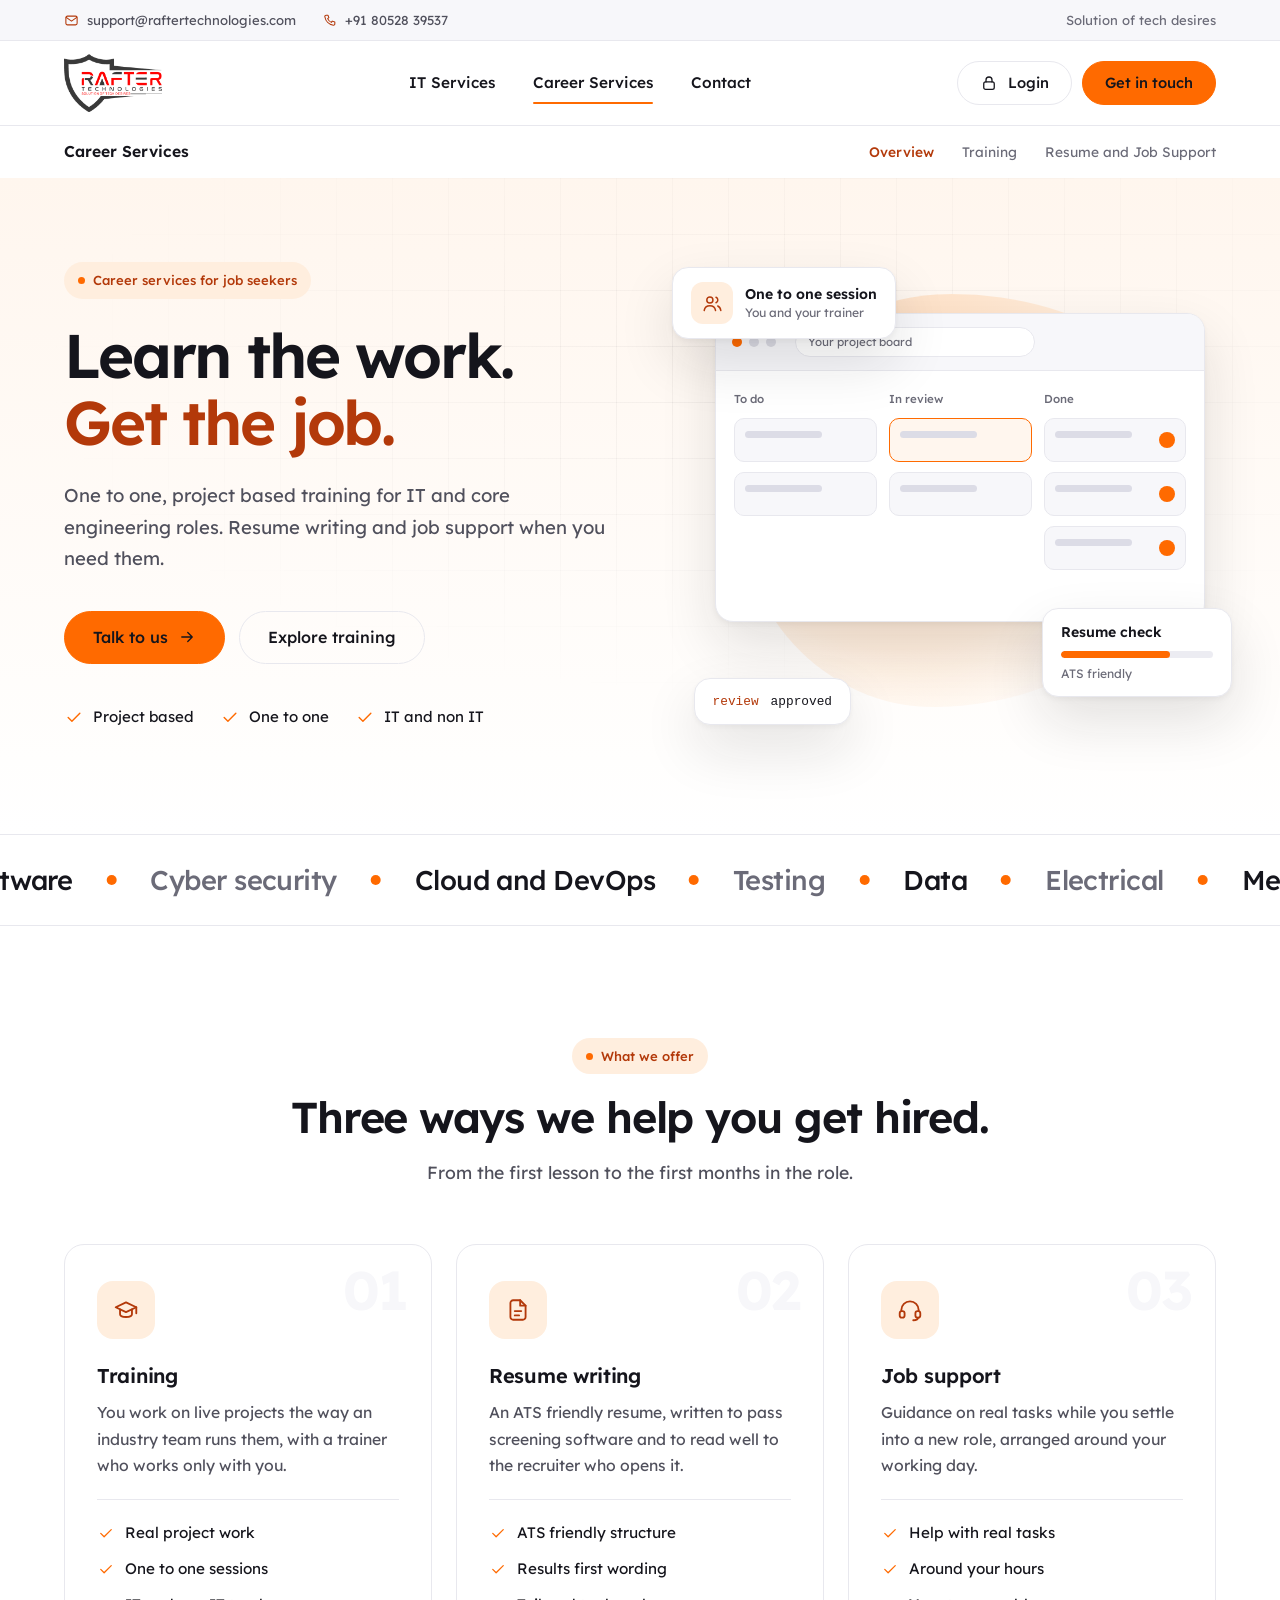
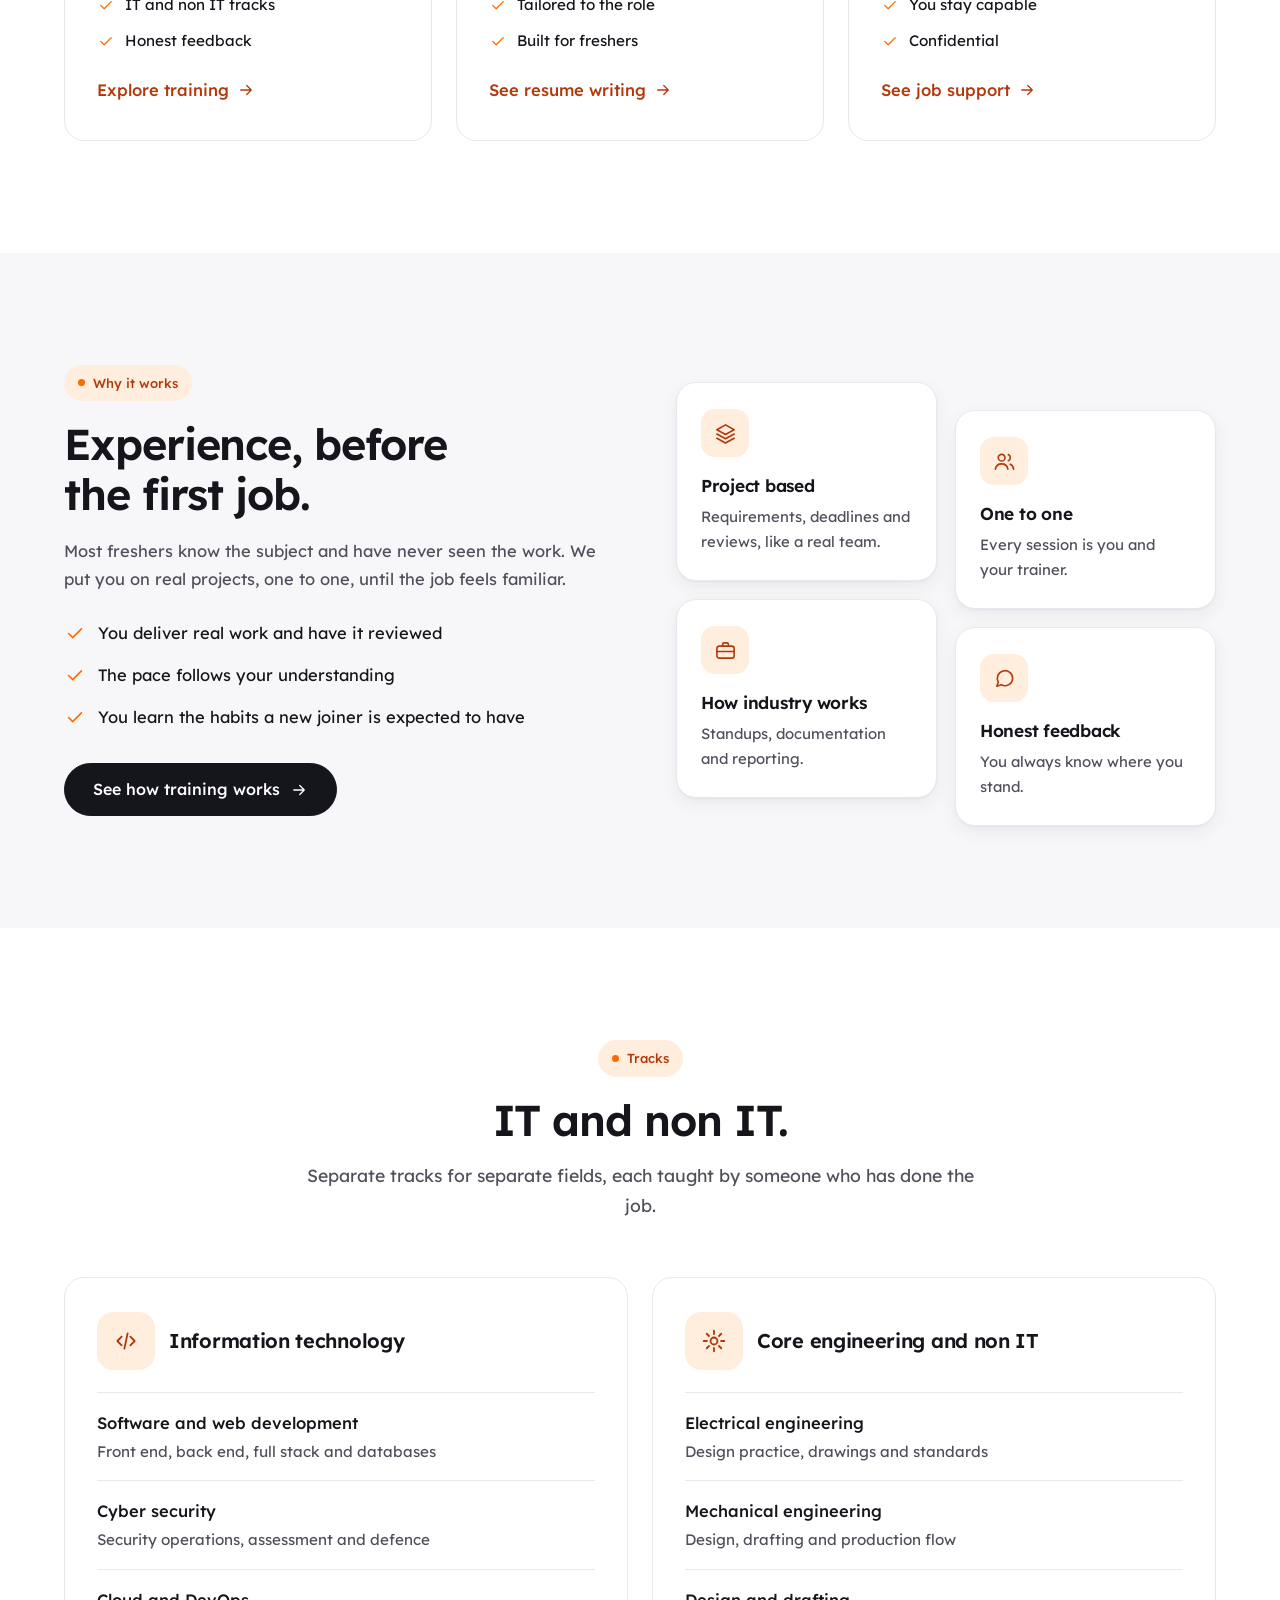
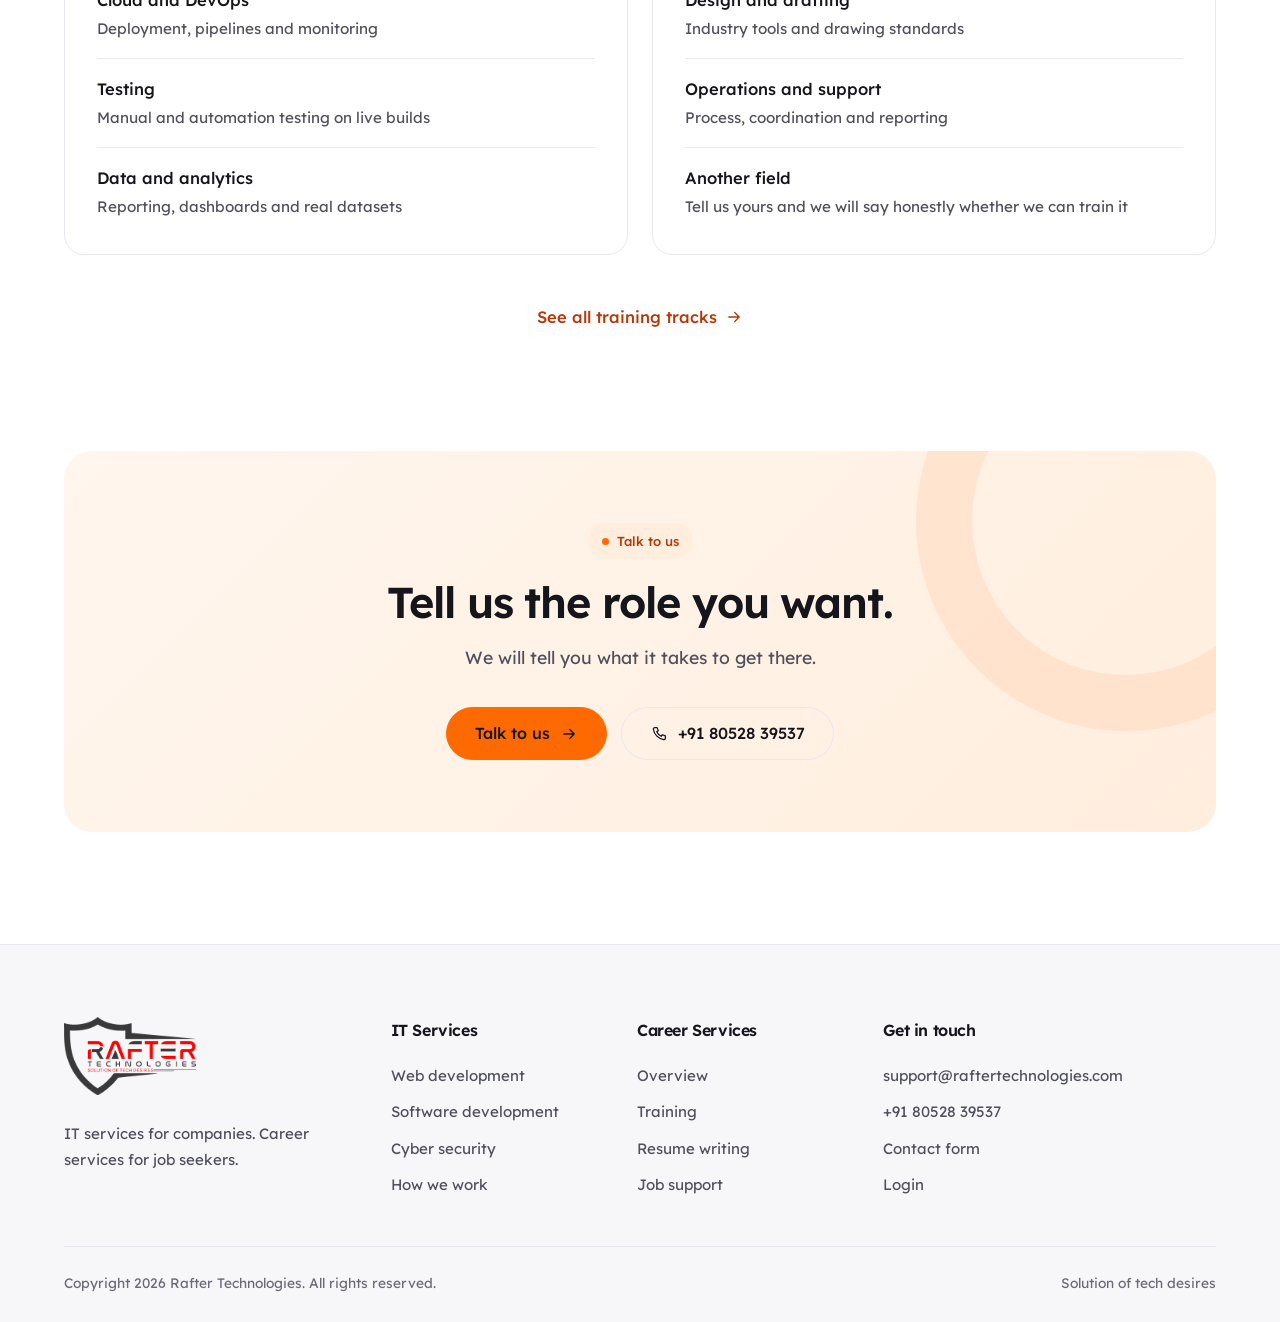
==== commit d4f3c472: "Redesign as a light template style site in Lexend, embed the login Design. The dark, sparse layout i" ====
--- a/website/career.html
+++ b/website/career.html
@@ -6,26 +6,40 @@
 <title>Career Services | Rafter Technologies</title>
 <meta name="description" content="One to one, project based training for IT and non IT roles from Rafter Technologies, with ATS friendly resume writing and job support.">
 <link rel="icon" type="image/png" href="assets/img/favicon.png">
-<link rel="preconnect" href="https://fonts.googleapis.com">
-<link rel="preconnect" href="https://fonts.gstatic.com" crossorigin>
+<link rel="preload" href="assets/fonts/lexend.woff2" as="font" type="font/woff2" crossorigin>
 <link rel="stylesheet" href="assets/css/styles.css">
 </head>
 <body>
 
 <a class="skiplink" href="#main">Skip to main content</a>
+
+<div class="topbar">
+  <div class="wrap">
+    <div class="links">
+      <a href="mailto:support@raftertechnologies.com"><svg class="" viewBox="0 0 24 24" fill="none" stroke="currentColor" stroke-width="1.700" stroke-linecap="round" stroke-linejoin="round" aria-hidden="true"><rect x="3" y="5" width="18" height="14" rx="2.500"/><path d="m3.500 7 8.500 6 8.500-6"/></svg>support@raftertechnologies.com</a>
+      <a href="tel:+918052839537"><svg class="" viewBox="0 0 24 24" fill="none" stroke="currentColor" stroke-width="1.700" stroke-linecap="round" stroke-linejoin="round" aria-hidden="true"><path d="M6.500 3.500h3l1.500 4-2 1.500a12 12 0 0 0 6 6l1.500-2 4 1.500v3a2 2 0 0 1-2.200 2A16.500 16.500 0 0 1 4.500 5.700a2 2 0 0 1 2-2.200z"/></svg>+91 80528 39537</a>
+    </div>
+    <span>Solution of tech desires</span>
+  </div>
+</div>
 
 <header class="masthead">
   <div class="wrap bar">
     <a class="brand" href="index.html"><img src="assets/img/logo.png" alt="Rafter Technologies" width="339" height="200"></a>
     <button class="navtoggle" type="button" aria-expanded="false" aria-controls="sitenav">
       <span class="visually_hidden">Open menu</span>
-      <svg width="20" height="20" viewBox="0 0 24 24" fill="none" aria-hidden="true"><path d="M4 8h16M4 16h16" stroke="currentColor" stroke-width="1.6" stroke-linecap="round"/></svg>
+      <svg width="22" height="22" viewBox="0 0 24 24" fill="none" aria-hidden="true"><path d="M4 7h16M4 12h16M4 17h16" stroke="currentColor" stroke-width="1.800" stroke-linecap="round"/></svg>
     </button>
     <nav class="nav" id="sitenav" aria-label="Main">
-      <a href="index.html">IT Services</a>
-      <a href="career.html" aria-current="page">Career Services</a>
-      <a href="contact.html">Contact</a>
-      <a class="pill" href="https://sites.google.com/view/rafter-technologies-outsource/full-page-embed?hl=en-IN" target="_blank" rel="noopener">Login<span class="visually_hidden"> (opens in a new tab)</span></a>
+      <div class="links">
+        <a href="index.html">IT Services</a>
+        <a href="career.html" aria-current="page">Career Services</a>
+        <a href="contact.html">Contact</a>
+      </div>
+      <div class="btns">
+        <a class="btn ghost small" href="login.html"><svg class="" viewBox="0 0 24 24" fill="none" stroke="currentColor" stroke-width="1.700" stroke-linecap="round" stroke-linejoin="round" aria-hidden="true"><rect x="5" y="10.500" width="14" height="10" rx="2.500"/><path d="M8 10.500V8a4 4 0 0 1 8 0v2.500"/></svg>Login</a>
+        <a class="btn small" href="contact.html">Get in touch</a>
+      </div>
     </nav>
   </div>
   <div class="localnav">
@@ -42,104 +56,148 @@
 
 <main id="main">
 
-  <section class="hero soft shrink">
-    <div class="wrap">
-      <h1><span class="ln"><span>Learn the work.</span></span><span class="ln"><span><em>Get the job.</em></span></span></h1>
-      <p class="sub enter">One to one, project based training for IT and core engineering roles. Resume writing and job support when you need them.</p>
-      <div class="actions enter">
-        <a class="btn" href="contact.html">Talk to us</a>
-        <a class="more" href="training.html">Explore training</a>
-      </div>
-      <p class="fields enter">Software · Cyber Security · Cloud and DevOps · Testing · Data · Electrical · Mechanical</p>
-    </div>
-  </section>
+  <section class="hero">
+    <div class="wrap">
+      <div>
+        <span class="chip enter">Career services for job seekers</span>
+        <h1><span class="ln"><span>Learn the work.</span></span><span class="ln"><span><em>Get the job.</em></span></span></h1>
+        <p class="sub enter d2">One to one, project based training for IT and core engineering roles. Resume writing and job support when you need them.</p>
+        <div class="actions enter d3">
+          <a class="btn" href="contact.html">Talk to us<svg class="" viewBox="0 0 24 24" fill="none" stroke="currentColor" stroke-width="1.700" stroke-linecap="round" stroke-linejoin="round" aria-hidden="true"><path d="M5 12h14M13 6l6 6-6 6"/></svg></a>
+          <a class="btn ghost" href="training.html">Explore training</a>
+        </div>
+        <ul class="ticks enter d3">
+          <li><svg class="" viewBox="0 0 24 24" fill="none" stroke="currentColor" stroke-width="1.700" stroke-linecap="round" stroke-linejoin="round" aria-hidden="true"><path d="m5 12.5 4.5 4.5L19 7.5"/></svg>Project based</li>
+          <li><svg class="" viewBox="0 0 24 24" fill="none" stroke="currentColor" stroke-width="1.700" stroke-linecap="round" stroke-linejoin="round" aria-hidden="true"><path d="m5 12.5 4.5 4.5L19 7.5"/></svg>One to one</li>
+          <li><svg class="" viewBox="0 0 24 24" fill="none" stroke="currentColor" stroke-width="1.700" stroke-linecap="round" stroke-linejoin="round" aria-hidden="true"><path d="m5 12.5 4.5 4.5L19 7.5"/></svg>IT and non IT</li>
+        </ul>
+      </div>
+      <div class="viz" aria-hidden="true">
+        <div class="blob"></div>
+        <div class="win">
+          <div class="winbar"><i></i><i></i><i></i><span class="url">Your project board</span></div>
+          <div class="board">
+            <div><em>To do</em><b></b><b></b></div>
+            <div><em>In review</em><b class="hot"></b><b></b></div>
+            <div><em>Done</em><b class="ok"></b><b class="ok"></b><b class="ok"></b></div>
+          </div>
+        </div>
+        <div class="float fa"><span class="iconbox"><svg class="icon" viewBox="0 0 24 24" fill="none" stroke="currentColor" stroke-width="1.700" stroke-linecap="round" stroke-linejoin="round" aria-hidden="true"><circle cx="9" cy="8" r="3.5"/><path d="M2.5 20c.6-3.4 3.2-5.5 6.5-5.5s5.900 2.1 6.5 5.500M16 4.800a3.500 3.500 0 0 1 0 6.400M18 14.800c1.900.7 3.100 2.500 3.500 5.200"/></svg></span><div><strong>One to one session</strong><small>You and your trainer</small></div></div>
+        <div class="float fb"><strong>Resume check</strong><div class="meter"><span></span></div><small>ATS friendly</small></div>
+        <div class="float fc"><span>review</span> approved</div>
+      </div>
+    </div>
+  </section>
+
+  <div class="band" aria-hidden="true">
+    <div class="line"><span>Software</span><i></i><span>Cyber security</span><i></i><span>Cloud and DevOps</span><i></i><span>Testing</span><i></i><span>Data</span><i></i><span>Electrical</span><i></i><span>Mechanical</span><i></i><span>Software</span><i></i><span>Cyber security</span><i></i><span>Cloud and DevOps</span><i></i><span>Testing</span><i></i><span>Data</span><i></i><span>Electrical</span><i></i><span>Mechanical</span></div>
+  </div>
 
   <section class="section">
     <div class="wrap">
-      <p class="statement" data_words>Most freshers know the subject and have never seen the work. We put you on real projects, one to one, until the job feels familiar.</p>
+      <div class="head center reveal">
+        <span class="chip">What we offer</span>
+        <h2>Three ways we help you get hired.</h2>
+        <p>From the first lesson to the first months in the role.</p>
+      </div>
+      <div class="cards stagger">
+        <article class="card">
+          <span class="num" aria-hidden="true">01</span>
+          <span class="iconbox"><svg class="icon" viewBox="0 0 24 24" fill="none" stroke="currentColor" stroke-width="1.700" stroke-linecap="round" stroke-linejoin="round" aria-hidden="true"><path d="m2.500 9.500 9.500-4.500 9.500 4.500-9.500 4.500z"/><path d="M6.500 11.500V16c0 1.400 2.500 2.500 5.500 2.500s5.500-1.100 5.500-2.500v-4.500M21.500 9.500V15"/></svg></span>
+          <h3>Training</h3>
+          <p>You work on live projects the way an industry team runs them, with a trainer who works only with you.</p>
+          <ul><li><svg class="" viewBox="0 0 24 24" fill="none" stroke="currentColor" stroke-width="1.700" stroke-linecap="round" stroke-linejoin="round" aria-hidden="true"><path d="m5 12.5 4.5 4.5L19 7.5"/></svg>Real project work</li><li><svg class="" viewBox="0 0 24 24" fill="none" stroke="currentColor" stroke-width="1.700" stroke-linecap="round" stroke-linejoin="round" aria-hidden="true"><path d="m5 12.5 4.5 4.5L19 7.5"/></svg>One to one sessions</li><li><svg class="" viewBox="0 0 24 24" fill="none" stroke="currentColor" stroke-width="1.700" stroke-linecap="round" stroke-linejoin="round" aria-hidden="true"><path d="m5 12.5 4.5 4.5L19 7.5"/></svg>IT and non IT tracks</li><li><svg class="" viewBox="0 0 24 24" fill="none" stroke="currentColor" stroke-width="1.700" stroke-linecap="round" stroke-linejoin="round" aria-hidden="true"><path d="m5 12.5 4.5 4.5L19 7.5"/></svg>Honest feedback</li></ul>
+          <a class="more" href="training.html">Explore training<svg class="" viewBox="0 0 24 24" fill="none" stroke="currentColor" stroke-width="1.700" stroke-linecap="round" stroke-linejoin="round" aria-hidden="true"><path d="M5 12h14M13 6l6 6-6 6"/></svg></a>
+        </article>
+        <article class="card">
+          <span class="num" aria-hidden="true">02</span>
+          <span class="iconbox"><svg class="icon" viewBox="0 0 24 24" fill="none" stroke="currentColor" stroke-width="1.700" stroke-linecap="round" stroke-linejoin="round" aria-hidden="true"><path d="M14 3H7.500A2.500 2.500 0 0 0 5 5.500v13A2.500 2.500 0 0 0 7.500 21h9a2.500 2.500 0 0 0 2.500-2.500V8z"/><path d="M14 3v5h5M9 13h6M9 17h4"/></svg></span>
+          <h3>Resume writing</h3>
+          <p>An ATS friendly resume, written to pass screening software and to read well to the recruiter who opens it.</p>
+          <ul><li><svg class="" viewBox="0 0 24 24" fill="none" stroke="currentColor" stroke-width="1.700" stroke-linecap="round" stroke-linejoin="round" aria-hidden="true"><path d="m5 12.5 4.5 4.5L19 7.5"/></svg>ATS friendly structure</li><li><svg class="" viewBox="0 0 24 24" fill="none" stroke="currentColor" stroke-width="1.700" stroke-linecap="round" stroke-linejoin="round" aria-hidden="true"><path d="m5 12.5 4.5 4.5L19 7.5"/></svg>Results first wording</li><li><svg class="" viewBox="0 0 24 24" fill="none" stroke="currentColor" stroke-width="1.700" stroke-linecap="round" stroke-linejoin="round" aria-hidden="true"><path d="m5 12.5 4.5 4.5L19 7.5"/></svg>Tailored to the role</li><li><svg class="" viewBox="0 0 24 24" fill="none" stroke="currentColor" stroke-width="1.700" stroke-linecap="round" stroke-linejoin="round" aria-hidden="true"><path d="m5 12.5 4.5 4.5L19 7.5"/></svg>Built for freshers</li></ul>
+          <a class="more" href="resume.html">See resume writing<svg class="" viewBox="0 0 24 24" fill="none" stroke="currentColor" stroke-width="1.700" stroke-linecap="round" stroke-linejoin="round" aria-hidden="true"><path d="M5 12h14M13 6l6 6-6 6"/></svg></a>
+        </article>
+        <article class="card">
+          <span class="num" aria-hidden="true">03</span>
+          <span class="iconbox"><svg class="icon" viewBox="0 0 24 24" fill="none" stroke="currentColor" stroke-width="1.700" stroke-linecap="round" stroke-linejoin="round" aria-hidden="true"><path d="M4 13v-1a8 8 0 0 1 16 0v1"/><rect x="2.500" y="13" width="4.500" height="6" rx="2"/><rect x="17" y="13" width="4.500" height="6" rx="2"/><path d="M19.500 19c0 1.700-1.800 2.500-4.500 2.500"/></svg></span>
+          <h3>Job support</h3>
+          <p>Guidance on real tasks while you settle into a new role, arranged around your working day.</p>
+          <ul><li><svg class="" viewBox="0 0 24 24" fill="none" stroke="currentColor" stroke-width="1.700" stroke-linecap="round" stroke-linejoin="round" aria-hidden="true"><path d="m5 12.5 4.5 4.5L19 7.5"/></svg>Help with real tasks</li><li><svg class="" viewBox="0 0 24 24" fill="none" stroke="currentColor" stroke-width="1.700" stroke-linecap="round" stroke-linejoin="round" aria-hidden="true"><path d="m5 12.5 4.5 4.5L19 7.5"/></svg>Around your hours</li><li><svg class="" viewBox="0 0 24 24" fill="none" stroke="currentColor" stroke-width="1.700" stroke-linecap="round" stroke-linejoin="round" aria-hidden="true"><path d="m5 12.5 4.5 4.5L19 7.5"/></svg>You stay capable</li><li><svg class="" viewBox="0 0 24 24" fill="none" stroke="currentColor" stroke-width="1.700" stroke-linecap="round" stroke-linejoin="round" aria-hidden="true"><path d="m5 12.5 4.5 4.5L19 7.5"/></svg>Confidential</li></ul>
+          <a class="more" href="resume.html#support">See job support<svg class="" viewBox="0 0 24 24" fill="none" stroke="currentColor" stroke-width="1.700" stroke-linecap="round" stroke-linejoin="round" aria-hidden="true"><path d="M5 12h14M13 6l6 6-6 6"/></svg></a>
+        </article>
+      </div>
+    </div>
+  </section>
+
+  <section class="section soft">
+    <div class="wrap">
+      <div class="split">
+        <div class="body reveal from_left">
+          <span class="chip">Why it works</span>
+          <h2 style="margin-top:18px">Experience, before the first job.</h2>
+          <p style="margin-top:18px">Most freshers know the subject and have never seen the work. We put you on real projects, one to one, until the job feels familiar.</p>
+          <ul class="checks">
+            <li><svg class="" viewBox="0 0 24 24" fill="none" stroke="currentColor" stroke-width="1.700" stroke-linecap="round" stroke-linejoin="round" aria-hidden="true"><path d="m5 12.5 4.5 4.5L19 7.5"/></svg><span>You deliver real work and have it reviewed</span></li>
+            <li><svg class="" viewBox="0 0 24 24" fill="none" stroke="currentColor" stroke-width="1.700" stroke-linecap="round" stroke-linejoin="round" aria-hidden="true"><path d="m5 12.5 4.5 4.5L19 7.5"/></svg><span>The pace follows your understanding</span></li>
+            <li><svg class="" viewBox="0 0 24 24" fill="none" stroke="currentColor" stroke-width="1.700" stroke-linecap="round" stroke-linejoin="round" aria-hidden="true"><path d="m5 12.5 4.5 4.5L19 7.5"/></svg><span>You learn the habits a new joiner is expected to have</span></li>
+          </ul>
+          <div class="actions"><a class="btn dark" href="training.html">See how training works<svg class="" viewBox="0 0 24 24" fill="none" stroke="currentColor" stroke-width="1.700" stroke-linecap="round" stroke-linejoin="round" aria-hidden="true"><path d="M5 12h14M13 6l6 6-6 6"/></svg></a></div>
+        </div>
+        <div class="values stagger">
+          <div class="value"><span class="iconbox"><svg class="icon" viewBox="0 0 24 24" fill="none" stroke="currentColor" stroke-width="1.700" stroke-linecap="round" stroke-linejoin="round" aria-hidden="true"><path d="m12 3 9 5-9 5-9-5z"/><path d="m3 12.500 9 5 9-5M3 17l9 5 9-5"/></svg></span><h3>Project based</h3><p>Requirements, deadlines and reviews, like a real team.</p></div>
+          <div class="value"><span class="iconbox"><svg class="icon" viewBox="0 0 24 24" fill="none" stroke="currentColor" stroke-width="1.700" stroke-linecap="round" stroke-linejoin="round" aria-hidden="true"><circle cx="9" cy="8" r="3.5"/><path d="M2.5 20c.6-3.4 3.2-5.5 6.5-5.5s5.900 2.1 6.5 5.500M16 4.800a3.500 3.500 0 0 1 0 6.400M18 14.800c1.900.7 3.100 2.500 3.500 5.200"/></svg></span><h3>One to one</h3><p>Every session is you and your trainer.</p></div>
+          <div class="value"><span class="iconbox"><svg class="icon" viewBox="0 0 24 24" fill="none" stroke="currentColor" stroke-width="1.700" stroke-linecap="round" stroke-linejoin="round" aria-hidden="true"><rect x="3" y="7.500" width="18" height="12.500" rx="2.500"/><path d="M9 7.500V5.500a1.500 1.500 0 0 1 1.500-1.500h3A1.500 1.500 0 0 1 15 5.500v2M3 13h18"/></svg></span><h3>How industry works</h3><p>Standups, documentation and reporting.</p></div>
+          <div class="value"><span class="iconbox"><svg class="icon" viewBox="0 0 24 24" fill="none" stroke="currentColor" stroke-width="1.700" stroke-linecap="round" stroke-linejoin="round" aria-hidden="true"><path d="M20.500 11.500a8 8 0 0 1-11.900 7L4 20l1.500-4.300A8 8 0 1 1 20.500 11.500z"/></svg></span><h3>Honest feedback</h3><p>You always know where you stand.</p></div>
+        </div>
+      </div>
+    </div>
+  </section>
+
+  <section class="section">
+    <div class="wrap">
+      <div class="head center reveal">
+        <span class="chip">Tracks</span>
+        <h2>IT and non IT.</h2>
+        <p>Separate tracks for separate fields, each taught by someone who has done the job.</p>
+      </div>
+      <div class="cards two stagger">
+        <div class="listbox">
+          <h3><span class="iconbox"><svg class="icon" viewBox="0 0 24 24" fill="none" stroke="currentColor" stroke-width="1.700" stroke-linecap="round" stroke-linejoin="round" aria-hidden="true"><path d="m8 8-4 4 4 4M16 8l4 4-4 4M13.5 5l-3 14"/></svg></span>Information technology</h3>
+          <dl>
+            <dt>Software and web development</dt><dd>Front end, back end, full stack and databases</dd>
+            <dt>Cyber security</dt><dd>Security operations, assessment and defence</dd>
+            <dt>Cloud and DevOps</dt><dd>Deployment, pipelines and monitoring</dd>
+            <dt>Testing</dt><dd>Manual and automation testing on live builds</dd>
+            <dt>Data and analytics</dt><dd>Reporting, dashboards and real datasets</dd>
+          </dl>
+        </div>
+        <div class="listbox">
+          <h3><span class="iconbox"><svg class="icon" viewBox="0 0 24 24" fill="none" stroke="currentColor" stroke-width="1.700" stroke-linecap="round" stroke-linejoin="round" aria-hidden="true"><circle cx="12" cy="12" r="3.200"/><path d="M12 2.500v3M12 18.500v3M2.500 12h3M18.500 12h3M5.300 5.300l2.100 2.100M16.600 16.600l2.100 2.100M18.700 5.300l-2.100 2.100M7.400 16.600l-2.100 2.100"/></svg></span>Core engineering and non IT</h3>
+          <dl>
+            <dt>Electrical engineering</dt><dd>Design practice, drawings and standards</dd>
+            <dt>Mechanical engineering</dt><dd>Design, drafting and production flow</dd>
+            <dt>Design and drafting</dt><dd>Industry tools and drawing standards</dd>
+            <dt>Operations and support</dt><dd>Process, coordination and reporting</dd>
+            <dt>Another field</dt><dd>Tell us yours and we will say honestly whether we can train it</dd>
+          </dl>
+        </div>
+      </div>
+      <div class="actions center reveal" style="margin-top:40px">
+        <a class="more" href="training.html">See all training tracks<svg class="" viewBox="0 0 24 24" fill="none" stroke="currentColor" stroke-width="1.700" stroke-linecap="round" stroke-linejoin="round" aria-hidden="true"><path d="M5 12h14M13 6l6 6-6 6"/></svg></a>
+      </div>
     </div>
   </section>
 
   <section class="section flush">
     <div class="wrap">
-      <div class="tiles stagger">
-        <article class="tile wide dark glow">
-          <span class="label">Training</span>
-          <h3>Real projects, one to one.</h3>
-          <p>You work on live projects the way an industry team runs them, with a trainer who works only with you.</p>
-          <a class="more" href="training.html">Explore training</a>
-        </article>
-        <article class="tile">
-          <span class="label">Resume</span>
-          <h3>An ATS friendly resume.</h3>
-          <p>Written to pass screening software and to read well to the recruiter who opens it.</p>
-          <a class="more" href="resume.html">See resume writing</a>
-        </article>
-        <article class="tile">
-          <span class="label">Job support</span>
-          <h3>Help after you join.</h3>
-          <p>Guidance on real tasks while you settle into a new role.</p>
-          <a class="more" href="resume.html#support">See job support</a>
-        </article>
-      </div>
-    </div>
-  </section>
-
-  <section class="section mist">
-    <div class="wrap">
-      <div class="head reveal">
-        <h2>Experience, before the first job.</h2>
-      </div>
-      <div class="points stagger">
-          <div><h3>Project based</h3><p>You get requirements and a deadline, deliver the work, and have it reviewed. The same loop a real team follows.</p></div>
-          <div><h3>One to one</h3><p>Every session is you and your trainer. The pace follows your understanding, and you can ask anything twice.</p></div>
-          <div><h3>How industry works</h3><p>Standups, documentation, version control and reporting. The habits a new joiner is expected to have.</p></div>
-        </div>
-    </div>
-  </section>
-
-  <section class="section">
-    <div class="wrap">
-      <div class="head reveal">
-        <h2>IT and non IT.</h2>
-        <p class="sub">Separate tracks for separate fields, each taught by someone who has done the job.</p>
-      </div>
-
-      <div class="pair">
-        <div class="reveal">
-          <h3 class="group">Information technology</h3>
-          <div class="rows">
-          <div><h3>Software and web development</h3><p>Front end, back end, full stack and databases</p></div>
-          <div><h3>Cyber security</h3><p>Security operations, assessment and defence</p></div>
-          <div><h3>Cloud and DevOps</h3><p>Deployment, pipelines and monitoring</p></div>
-          <div><h3>Testing</h3><p>Manual and automation testing on live builds</p></div>
-          <div><h3>Data and analytics</h3><p>Reporting, dashboards and real datasets</p></div>
-        </div>
-        </div>
-        <div class="reveal">
-          <h3 class="group">Core engineering and non IT</h3>
-          <div class="rows">
-          <div><h3>Electrical engineering</h3><p>Design practice, drawings and standards</p></div>
-          <div><h3>Mechanical engineering</h3><p>Design, drafting and production flow</p></div>
-          <div><h3>Design and drafting</h3><p>Industry tools and drawing standards</p></div>
-          <div><h3>Operations and support</h3><p>Process, coordination and reporting</p></div>
-          <div><h3>Another field</h3><p>Tell us yours and we will say honestly whether we can train it</p></div>
-        </div>
-        </div>
-      </div>
-
-      <div class="actions reveal" style="margin-top:40px">
-        <a class="more" href="training.html">See all training tracks</a>
-      </div>
-    </div>
-  </section>
-
-  <section class="section flush">
-    <div class="wrap">
-      <div class="closing glow reveal">
+      <div class="panel center reveal">
+        <span class="chip">Talk to us</span>
         <h2>Tell us the role you want.</h2>
         <p>We will tell you what it takes to get there.</p>
-        <div class="actions"><a class="btn" href="contact.html">Talk to us</a></div>
+        <div class="actions">
+          <a class="btn" href="contact.html">Talk to us<svg class="" viewBox="0 0 24 24" fill="none" stroke="currentColor" stroke-width="1.700" stroke-linecap="round" stroke-linejoin="round" aria-hidden="true"><path d="M5 12h14M13 6l6 6-6 6"/></svg></a>
+          <a class="btn ghost" href="tel:+918052839537"><svg class="" viewBox="0 0 24 24" fill="none" stroke="currentColor" stroke-width="1.700" stroke-linecap="round" stroke-linejoin="round" aria-hidden="true"><path d="M6.500 3.500h3l1.500 4-2 1.500a12 12 0 0 0 6 6l1.500-2 4 1.500v3a2 2 0 0 1-2.200 2A16.500 16.500 0 0 1 4.500 5.700a2 2 0 0 1 2-2.200z"/></svg>+91 80528 39537</a>
+        </div>
       </div>
     </div>
   </section>
@@ -172,16 +230,19 @@
         </ul>
       </div>
       <div>
-        <h4>Company</h4>
+        <h4>Get in touch</h4>
         <ul>
-          <li><a href="contact.html">Contact</a></li>
-          <li><a href="https://sites.google.com/view/rafter-technologies-outsource/full-page-embed?hl=en-IN" target="_blank" rel="noopener">Login</a></li>
           <li><a href="mailto:support@raftertechnologies.com">support@raftertechnologies.com</a></li>
           <li><a href="tel:+918052839537">+91 80528 39537</a></li>
-        </ul>
-      </div>
-    </div>
-    <div class="base">Copyright 2026 Rafter Technologies. All rights reserved.</div>
+          <li><a href="contact.html">Contact form</a></li>
+          <li><a href="login.html">Login</a></li>
+        </ul>
+      </div>
+    </div>
+    <div class="base">
+      <span>Copyright 2026 Rafter Technologies. All rights reserved.</span>
+      <span>Solution of tech desires</span>
+    </div>
   </div>
 </footer>
 
--- a/website/assets/css/styles.css
+++ b/website/assets/css/styles.css
@@ -1,39 +1,55 @@
 /* ==========================================================================
    Rafter Technologies
-   Minimal system. Black, white, one orange.
+   Light theme. White first, a warm tint for depth, orange only as an accent.
+
+   Colour rule, roughly 70 / 25 / 5:
+     white and soft surfaces carry the page
+     ink carries the text
+     orange marks the primary action, icons, links and progress
 
    Contrast, WCAG 2.1 AA, measured:
-     ink on white ............ 16.83     ink on mist ............ 15.46
-     grey on white ............ 5.07     grey on mist ............ 4.66
-     text on black ........... 19.29     grey on black ........... 8.16
-     orange on black .......... 7.31     ink on orange button .... 5.86
-     orange text on white ..... 5.16+    orange text on mist ..... 5.16
-   The bright brand orange is never used for text on a light surface. It
-   measures 2.87 there. Light surfaces use the deeper --accent-text.
+     ink on white ........... 18.17    body on white ......... 7.95
+     body on tint ............ 7.44    muted on tint ......... 4.92
+     orange text on white .... 5.99    orange text on tint ... 5.61
+     ink on orange button .... 6.33
+   White text on the orange measures 2.87 and fails, so orange buttons carry
+   ink text, and orange text on light surfaces uses the deeper --accent-text.
    ========================================================================== */
 
-@import url('https://fonts.googleapis.com/css2?family=Inter:wght@400;500;600;700&display=swap');
+/* Lexend is served from this site, so the text never depends on another
+   server being reachable. One variable file covers every weight. */
+@font-face {
+  font-family: 'Lexend';
+  font-style: normal;
+  font-weight: 100 900;
+  font-display: swap;
+  src: url('../fonts/lexend.woff2') format('woff2');
+}
 
 :root {
-  --ink: #1d1d1f;
-  --black: #000000;
+  --ink: #15151c;
+  --body: #50505c;
+  --muted: #6b6b78;
+  --line: #e8e8ee;
   --white: #ffffff;
-  --mist: #f5f5f7;
-  --grey: #6e6e73;
-  --grey-on-dark: #a1a1a6;
-  --hairline: #d2d2d7;
-  --hairline-dark: #2c2c2e;
+  --soft: #f7f7fa;
+  --tint: #fff6ee;
+  --tint-2: #ffeede;
 
   --accent: #ff6a00;
-  --accent-hover: #ff7f24;
-  --accent-text: #b93d0a;
-
-  --font: -apple-system, BlinkMacSystemFont, "SF Pro Display", "SF Pro Text",
-          "Inter", "Helvetica Neue", Arial, sans-serif;
-
-  --wrap: 1120px;
-  --header-h: 76px;
-  --radius: 28px;
+  --accent-hover: #f25f00;
+  --accent-text: #b3390a;
+
+  --font: 'Lexend', system-ui, -apple-system, 'Segoe UI', Arial, sans-serif;
+
+  --wrap: 1200px;
+  --header-h: 84px;
+  --r: 20px;
+  --r-lg: 28px;
+
+  --shadow-sm: 0 1px 2px rgba(21, 21, 28, 0.04), 0 6px 18px rgba(21, 21, 28, 0.06);
+  --shadow: 0 2px 6px rgba(21, 21, 28, 0.05), 0 24px 56px rgba(21, 21, 28, 0.12);
+
   --ease: cubic-bezier(0.25, 0.1, 0.25, 1);
   --out: cubic-bezier(0.16, 1, 0.3, 1);
 }
@@ -45,30 +61,31 @@
 body {
   margin: 0;
   font-family: var(--font);
-  font-size: 17px;
-  line-height: 1.47;
-  letter-spacing: -0.011em;
-  color: var(--ink);
+  font-size: 1.03rem;
+  font-weight: 400;
+  line-height: 1.7;
+  color: var(--body);
   background: var(--white);
   -webkit-font-smoothing: antialiased;
   -moz-osx-font-smoothing: grayscale;
 }
 
-h1, h2, h3 {
+h1, h2, h3, h4 {
   margin: 0;
+  color: var(--ink);
   font-weight: 600;
+  letter-spacing: -0.025em;
   text-wrap: balance;
 }
 
-h1 { font-size: clamp(2.6rem, 7vw, 5rem); line-height: 1.05; letter-spacing: -0.03em; }
-h2 { font-size: clamp(2rem, 4.6vw, 3rem); line-height: 1.08; letter-spacing: -0.025em; }
-h3 { font-size: 1.3rem; line-height: 1.2; letter-spacing: -0.015em; }
+h1 { font-size: clamp(2.3rem, 5vw, 3.85rem); line-height: 1.1; letter-spacing: -0.035em; }
+h2 { font-size: clamp(1.8rem, 3.4vw, 2.7rem); line-height: 1.16; }
+h3 { font-size: 1.25rem; line-height: 1.3; letter-spacing: -0.015em; }
 
 p { margin: 0; }
-
 a { color: inherit; }
-
 svg { display: block; }
+img { max-width: 100%; }
 
 a:focus-visible,
 button:focus-visible,
@@ -78,7 +95,7 @@
 summary:focus-visible {
   outline: 3px solid var(--accent);
   outline-offset: 3px;
-  border-radius: 6px;
+  border-radius: 8px;
 }
 
 .skiplink {
@@ -105,119 +122,159 @@
 
 /* ---------- Layout ---------- */
 
-.wrap {
-  width: 100%;
-  max-width: var(--wrap);
-  margin: 0 auto;
-  padding: 0 24px;
-}
-
-.wrap.narrow { max-width: 780px; }
-
-.section { padding: 120px 0; }
-.section.mist { background: var(--mist); }
-.section.black { background: var(--black); color: var(--mist); }
+.wrap { width: 100%; max-width: var(--wrap); margin: 0 auto; padding: 0 24px; }
+.wrap.narrow { max-width: 860px; }
+
+.section { padding: 112px 0; }
+.section.soft { background: var(--soft); }
+.section.tint { background: var(--tint); }
 .section.flush { padding-top: 0; }
 
-@media (max-width: 720px) {
-  .section { padding: 80px 0; }
-}
-
-.head { max-width: 720px; margin: 0 0 56px; }
+@media (max-width: 720px) { .section { padding: 76px 0; } }
+
+.head { max-width: 700px; margin: 0 0 56px; }
 .head.center { margin-left: auto; margin-right: auto; text-align: center; }
-.head p { margin-top: 18px; }
-
-.sub {
-  font-size: clamp(1.15rem, 2vw, 1.35rem);
-  line-height: 1.4;
-  letter-spacing: -0.015em;
-  color: var(--grey);
-}
-
-.section.black .sub { color: var(--grey-on-dark); }
-
-.muted { color: var(--grey); }
-.section.black .muted { color: var(--grey-on-dark); }
-
-/* ---------- Header ----------
-   The blur lives on a pseudo element. A backdrop filter on the header itself
-   would make it the containing block for the fixed mobile menu, which then
-   collapses to the height of the header instead of filling the screen. */
+.head h2 { margin-top: 18px; }
+.head p { margin-top: 16px; font-size: 1.1rem; }
+
+/* Small label that sits above a heading */
+.chip {
+  display: inline-flex;
+  align-items: center;
+  gap: 8px;
+  padding: 7px 14px;
+  border-radius: 980px;
+  background: var(--tint-2);
+  color: var(--accent-text);
+  font-size: 0.82rem;
+  font-weight: 500;
+  letter-spacing: 0;
+}
+
+.chip::before {
+  content: "";
+  width: 7px;
+  height: 7px;
+  border-radius: 50%;
+  background: var(--accent);
+}
+
+.icon { width: 26px; height: 26px; }
+
+.iconbox {
+  display: inline-flex;
+  align-items: center;
+  justify-content: center;
+  width: 58px;
+  height: 58px;
+  border-radius: 16px;
+  background: var(--tint-2);
+  color: var(--accent-text);
+  flex: 0 0 58px;
+  transition: background 300ms var(--ease), color 300ms var(--ease), transform 400ms var(--out);
+}
+
+/* ---------- Top bar ---------- */
+
+.topbar {
+  background: var(--soft);
+  border-bottom: 1px solid var(--line);
+  font-size: 0.82rem;
+  color: var(--muted);
+}
+
+.topbar .wrap {
+  display: flex;
+  align-items: center;
+  justify-content: space-between;
+  gap: 24px;
+  min-height: 40px;
+}
+
+.topbar .links { display: flex; gap: 26px; }
+
+.topbar a {
+  display: inline-flex;
+  align-items: center;
+  gap: 8px;
+  color: var(--body);
+  text-decoration: none;
+}
+
+.topbar a:hover { color: var(--accent-text); }
+.topbar svg { width: 15px; height: 15px; color: var(--accent-text); }
+
+@media (max-width: 760px) { .topbar { display: none; } }
+
+/* ---------- Header ---------- */
 
 .masthead {
   position: sticky;
   top: 0;
   z-index: 100;
+  background: var(--white);
   border-bottom: 1px solid transparent;
-  transition: border-color 240ms var(--ease);
-}
-
-.masthead::before {
-  content: "";
-  position: absolute;
-  inset: 0;
-  z-index: -1;
-  background: rgba(255, 255, 255, 0.86);
-  -webkit-backdrop-filter: saturate(180%) blur(20px);
-  backdrop-filter: saturate(180%) blur(20px);
-}
-
-.masthead.stuck { border-bottom-color: rgba(0, 0, 0, 0.1); }
+  transition: border-color 240ms var(--ease), box-shadow 240ms var(--ease);
+}
+
+.masthead.stuck { border-bottom-color: var(--line); box-shadow: 0 8px 28px rgba(21, 21, 28, 0.06); }
 
 .masthead .bar {
   display: flex;
   align-items: center;
-  justify-content: space-between;
+  gap: 40px;
   min-height: var(--header-h);
-  gap: 24px;
-}
-
-.brand { display: inline-flex; align-items: center; text-decoration: none; }
-.brand img { display: block; height: 54px; width: auto; }
-
-.nav { display: flex; align-items: center; gap: 34px; }
-
-.nav a {
-  font-size: 0.88rem;
+}
+
+.brand { display: inline-flex; align-items: center; text-decoration: none; flex: 0 0 auto; }
+.brand img { display: block; height: 58px; width: auto; }
+
+.nav { flex: 1; display: flex; align-items: center; }
+.nav .links { display: flex; gap: 38px; margin: 0 auto; }
+.nav .btns { display: flex; gap: 10px; }
+
+.nav .links a {
+  position: relative;
+  font-size: 0.96rem;
+  font-weight: 500;
   color: var(--ink);
-  opacity: 0.78;
   text-decoration: none;
   padding: 10px 0;
-  transition: opacity 200ms var(--ease);
   white-space: nowrap;
 }
 
-.nav a:hover,
-.nav a[aria-current="page"] { opacity: 1; }
-.nav a[aria-current="page"] { font-weight: 600; }
-
-.nav a.pill {
-  opacity: 1;
-  font-weight: 500;
-  background: var(--ink);
-  color: var(--white);
-  padding: 9px 20px;
-  border-radius: 980px;
-  transition: background 200ms var(--ease);
-}
-
-.nav a.pill:hover { background: #3a3a3c; }
+.nav .links a::after {
+  content: "";
+  position: absolute;
+  left: 0;
+  right: 0;
+  bottom: 2px;
+  height: 2px;
+  border-radius: 2px;
+  background: var(--accent);
+  transform: scaleX(0);
+  transform-origin: 0 50%;
+  transition: transform 300ms var(--out);
+}
+
+.nav .links a:hover::after,
+.nav .links a[aria-current="page"]::after { transform: scaleX(1); }
 
 .navtoggle {
   display: none;
+  margin-left: auto;
   background: transparent;
-  border: 0;
+  border: 1px solid var(--line);
+  border-radius: 12px;
   color: var(--ink);
-  padding: 0;
-  width: 44px;
-  height: 44px;
-  margin-right: -10px;
+  width: 46px;
+  height: 46px;
   cursor: pointer;
   align-items: center;
   justify-content: center;
 }
 
-@media (max-width: 820px) {
+@media (max-width: 960px) {
   .navtoggle { display: inline-flex; }
   .nav {
     position: fixed;
@@ -225,35 +282,29 @@
     left: 0;
     right: 0;
     height: calc(100dvh - var(--header-h));
-    z-index: 2;
     background: var(--white);
     flex-direction: column;
     align-items: stretch;
-    gap: 0;
     padding: 12px 24px 40px;
     overflow-y: auto;
+    border-top: 1px solid var(--line);
   }
   .nav[hidden] { display: none; }
-  .nav a {
-    font-size: 1.6rem;
-    font-weight: 600;
-    letter-spacing: -0.02em;
-    opacity: 1;
-    padding: 16px 0;
-    border-bottom: 1px solid var(--hairline);
-  }
-  .nav a.pill {
-    margin-top: 28px;
-    border-bottom: 0;
-    text-align: center;
-    font-size: 1.05rem;
-    padding: 15px;
-  }
-}
-
-/* Section navigation, shown on the Career Services pages */
-
-.localnav { border-top: 1px solid rgba(0, 0, 0, 0.08); }
+  .nav .links { flex-direction: column; gap: 0; margin: 0; }
+  .nav .links a { font-size: 1.35rem; padding: 18px 0; border-bottom: 1px solid var(--line); }
+  .nav .links a::after { display: none; }
+  .nav .btns { flex-direction: column; gap: 12px; margin-top: 28px; }
+  .nav .btns .btn { width: 100%; min-height: 52px; font-size: 1rem; }
+}
+
+@media (max-width: 720px) {
+  :root { --header-h: 72px; }
+  .brand img { height: 48px; }
+}
+
+/* Section navigation on the Career Services pages */
+
+.localnav { background: var(--white); border-top: 1px solid var(--line); }
 .localnav[hidden] { display: none; }
 
 .localnav .wrap {
@@ -261,26 +312,23 @@
   align-items: center;
   justify-content: space-between;
   gap: 24px;
-  min-height: 48px;
-}
-
-.localnav .title { font-size: 1rem; font-weight: 600; letter-spacing: -0.02em; white-space: nowrap; }
-
-.localnav .links { display: flex; gap: 26px; overflow-x: auto; scrollbar-width: none; }
+  min-height: 50px;
+}
+
+.localnav .title { font-size: 0.98rem; font-weight: 600; color: var(--ink); white-space: nowrap; }
+.localnav .links { display: flex; gap: 28px; overflow-x: auto; scrollbar-width: none; }
 .localnav .links::-webkit-scrollbar { display: none; }
 
 .localnav a {
-  font-size: 0.8rem;
-  color: var(--ink);
-  opacity: 0.74;
+  font-size: 0.86rem;
+  color: var(--muted);
   text-decoration: none;
   white-space: nowrap;
   padding: 14px 0;
 }
 
-.localnav a:hover,
-.localnav a[aria-current="page"] { opacity: 1; }
-.localnav a[aria-current="page"] { font-weight: 600; }
+.localnav a:hover { color: var(--ink); }
+.localnav a[aria-current="page"] { color: var(--accent-text); font-weight: 500; }
 
 @media (max-width: 560px) { .localnav .title { display: none; } }
 
@@ -290,322 +338,553 @@
   display: inline-flex;
   align-items: center;
   justify-content: center;
-  min-height: 46px;
-  padding: 11px 24px;
-  border: 0;
+  gap: 10px;
+  min-height: 52px;
+  padding: 12px 28px;
+  border: 1.5px solid var(--accent);
   border-radius: 980px;
+  background: var(--accent);
+  color: var(--ink);
   font-family: inherit;
   font-size: 1rem;
   font-weight: 500;
-  letter-spacing: -0.01em;
   text-decoration: none;
   cursor: pointer;
-  background: var(--accent);
-  color: var(--ink);
-  transition: background 200ms var(--ease);
+  transition: background 220ms var(--ease), border-color 220ms var(--ease),
+              color 220ms var(--ease), box-shadow 300ms var(--ease);
   touch-action: manipulation;
 }
 
-.btn:hover { background: var(--accent-hover); }
-.btn[disabled] { opacity: 0.5; cursor: default; }
-
-.btn.dark { background: var(--ink); color: var(--white); }
-.btn.dark:hover { background: #3a3a3c; }
+.btn:hover { background: var(--accent-hover); border-color: var(--accent-hover); box-shadow: 0 10px 26px rgba(255, 106, 0, 0.28); }
+.btn[disabled] { opacity: 0.5; cursor: default; box-shadow: none; }
+
+.btn svg { width: 18px; height: 18px; transition: transform 300ms var(--out); }
+.btn:hover svg { transform: translateX(4px); }
+
+.btn.ghost { background: transparent; border-color: var(--line); color: var(--ink); }
+.btn.ghost:hover { background: var(--soft); border-color: var(--ink); box-shadow: none; }
+
+.btn.dark { background: var(--ink); border-color: var(--ink); color: var(--white); }
+.btn.dark:hover { background: #2a2a34; border-color: #2a2a34; box-shadow: 0 10px 26px rgba(21, 21, 28, 0.2); }
+
+.btn.small { min-height: 44px; padding: 8px 22px; font-size: 0.92rem; }
 
 .more {
   display: inline-flex;
   align-items: center;
-  gap: 6px;
+  gap: 8px;
   min-height: 44px;
-  font-size: 1.05rem;
+  font-weight: 500;
   color: var(--accent-text);
   text-decoration: none;
 }
 
-.more::after {
-  content: "";
-  width: 7px;
-  height: 7px;
-  border-right: 1.5px solid currentColor;
-  border-top: 1.5px solid currentColor;
-  transform: rotate(45deg);
-  transition: transform 200ms var(--ease);
-}
-
-.more:hover { text-decoration: underline; text-underline-offset: 4px; }
-.more:hover::after { transform: translateX(3px) rotate(45deg); }
-
-.tile.dark .more,
-.section.black .more,
-.hero.dark .more { color: var(--accent); }
-
-.actions {
-  display: flex;
-  flex-wrap: wrap;
-  align-items: center;
-  gap: 12px 28px;
-}
-
+.more svg { width: 18px; height: 18px; transition: transform 300ms var(--out); }
+.more:hover svg { transform: translateX(5px); }
+.more:hover { text-decoration: underline; text-underline-offset: 5px; }
+
+.actions { display: flex; flex-wrap: wrap; align-items: center; gap: 14px; }
 .center .actions, .actions.center { justify-content: center; }
 
 /* ---------- Hero ---------- */
 
 .hero {
   position: relative;
-  padding: 150px 0 130px;
-  text-align: center;
   overflow: clip;
-}
-
-.hero .wrap { position: relative; z-index: 1; max-width: 960px; }
-
-.hero h1 { font-size: clamp(2.8rem, 8.4vw, 5.75rem); }
-.hero h1 em { font-style: normal; color: var(--accent-text); }
-.hero.dark h1 em { color: var(--accent); }
-
-/* Each headline line sits in its own mask so it can rise into place. */
-.ln { display: block; overflow: hidden; padding-bottom: 0.12em; margin-bottom: -0.12em; }
-.ln > span { display: block; }
-
-.hero .sub {
-  max-width: 640px;
-  margin: 28px auto 0;
-  font-size: clamp(1.2rem, 2.3vw, 1.5rem);
-}
-
-.hero .actions { margin-top: 40px; justify-content: center; }
-
-.hero .fields {
-  margin: 92px auto 0;
-  max-width: 700px;
-  font-size: 0.86rem;
-  line-height: 1.9;
-}
-
-.hero.dark { background: var(--black); color: var(--mist); }
-.hero.dark .sub, .hero.dark .fields { color: var(--grey-on-dark); }
-
-.hero.soft { background: var(--mist); }
-.hero.soft .fields { color: var(--grey); }
-
-/* A fine dot grid and one soft light that follows the pointer. The only
-   place the accent is used as a wash, and it is kept faint. */
-.hero.dark::before,
-.hero.dark::after {
+  padding: 84px 0 104px;
+  background: linear-gradient(180deg, var(--tint) 0%, var(--white) 100%);
+}
+
+/* Faint grid, fading out toward the edges */
+.hero::before {
   content: "";
   position: absolute;
   inset: 0;
   pointer-events: none;
-}
-
-.hero.dark::before {
-  background: radial-gradient(620px circle at var(--mx, 50%) var(--my, 0%),
-              rgba(255, 106, 0, 0.2), transparent 62%);
-}
-
-.hero.dark::after {
-  background-image: radial-gradient(rgba(255, 255, 255, 0.16) 1px, transparent 1px);
-  background-size: 28px 28px;
-  -webkit-mask-image: radial-gradient(ellipse 70% 62% at 50% 38%, #000 18%, transparent 76%);
-  mask-image: radial-gradient(ellipse 70% 62% at 50% 38%, #000 18%, transparent 76%);
-}
-
-/* As the page scrolls the hero eases back into a rounded card. */
-.hero.shrink {
-  transform: scale(calc(1 - var(--p, 0) * 0.07));
-  border-radius: calc(var(--p, 0) * 40px);
-  transform-origin: 50% 100%;
-}
-
-.hero.shrink .wrap { opacity: calc(1 - var(--p, 0) * 1.15); }
-
-.hero.small { padding: 104px 0 76px; }
-
-@media (max-width: 720px) {
-  .hero { padding: 96px 0 84px; }
-  .hero .fields { margin-top: 64px; }
-  .hero.small { padding: 68px 0 48px; }
-}
-
-/* ---------- Tiles ---------- */
-
-.tiles {
+  background-image:
+    linear-gradient(rgba(21, 21, 28, 0.045) 1px, transparent 1px),
+    linear-gradient(90deg, rgba(21, 21, 28, 0.045) 1px, transparent 1px);
+  background-size: 56px 56px;
+  -webkit-mask-image: radial-gradient(ellipse 80% 70% at 60% 30%, #000 10%, transparent 72%);
+  mask-image: radial-gradient(ellipse 80% 70% at 60% 30%, #000 10%, transparent 72%);
+}
+
+.hero .wrap {
+  position: relative;
   display: grid;
-  grid-template-columns: repeat(2, 1fr);
-  gap: 20px;
-}
-
-.tiles.three { grid-template-columns: repeat(3, 1fr); }
-
-.tile {
-  background: var(--mist);
-  border-radius: var(--radius);
-  padding: 48px 44px;
+  grid-template-columns: minmax(0, 1.02fr) minmax(0, 0.98fr);
+  gap: 64px;
+  align-items: center;
+}
+
+.hero h1 { margin-top: 22px; }
+
+/* The accent phrase carries a hand drawn underline rather than a colour block */
+.hero h1 em {
+  font-style: normal;
+  position: relative;
+  white-space: nowrap;
+  color: var(--accent-text);
+}
+
+.ln { display: block; overflow: hidden; padding-bottom: 0.14em; margin-bottom: -0.14em; }
+.ln > span { display: block; }
+
+.hero .sub { margin-top: 24px; font-size: 1.16rem; max-width: 34em; }
+.hero .actions { margin-top: 36px; }
+
+.ticks {
+  display: flex;
+  flex-wrap: wrap;
+  gap: 10px 26px;
+  list-style: none;
+  margin: 40px 0 0;
+  padding: 0;
+  font-size: 0.94rem;
+  color: var(--ink);
+}
+
+.ticks li { display: inline-flex; align-items: center; gap: 9px; }
+.ticks svg { width: 20px; height: 20px; color: var(--accent); }
+
+@media (max-width: 980px) {
+  .hero { padding: 56px 0 72px; }
+  .hero .wrap { grid-template-columns: 1fr; gap: 56px; }
+}
+
+/* ---------- Hero illustration, built in markup, no images ---------- */
+
+.viz { position: relative; aspect-ratio: 1 / 0.86; perspective: 1200px; }
+
+.viz .blob {
+  position: absolute;
+  inset: 6% 2% 4% 10%;
+  border-radius: 46% 54% 58% 42% / 48% 44% 56% 52%;
+  background: radial-gradient(circle at 35% 30%, #ffd9b8 0%, var(--tint-2) 55%, rgba(255, 238, 222, 0) 78%);
+}
+
+.viz .win {
+  position: absolute;
+  left: 6%;
+  right: 2%;
+  top: 10%;
+  background: var(--white);
+  border: 1px solid var(--line);
+  border-radius: 18px;
+  box-shadow: var(--shadow);
+  overflow: hidden;
+  transform: rotateY(var(--ry, 0deg)) rotateX(var(--rx, 0deg));
+  transition: transform 500ms var(--out);
+}
+
+.winbar {
+  display: flex;
+  align-items: center;
+  gap: 7px;
+  padding: 13px 16px;
+  border-bottom: 1px solid var(--line);
+  background: var(--soft);
+}
+
+.winbar i { width: 10px; height: 10px; border-radius: 50%; background: #d9d9e2; }
+.winbar i:first-child { background: var(--accent); }
+
+.winbar .url {
+  margin-left: 12px;
+  flex: 1;
+  max-width: 240px;
+  padding: 4px 12px;
+  border-radius: 980px;
+  background: var(--white);
+  border: 1px solid var(--line);
+  font-size: 0.72rem;
+  color: var(--muted);
+}
+
+.winbody { display: grid; grid-template-columns: 22% 1fr; min-height: 250px; }
+.winbody .side { border-right: 1px solid var(--line); padding: 18px 14px; display: grid; gap: 12px; align-content: start; }
+.winbody .side b { height: 10px; border-radius: 6px; background: #ececf2; }
+.winbody .side b:first-child { background: var(--tint-2); }
+.winbody .main { padding: 20px 22px 22px; }
+
+.sk { height: 11px; border-radius: 6px; background: #ececf2; margin-bottom: 10px; }
+.sk.w60 { width: 60%; height: 15px; background: #dcdce6; }
+.sk.w40 { width: 40%; }
+.sk.w80 { width: 80%; }
+.sk.w50 { width: 50%; }
+
+.chart { display: flex; align-items: flex-end; gap: 10px; height: 104px; margin: 18px 0 16px; padding-top: 6px; border-bottom: 1px solid var(--line); }
+.chart span { flex: 1; height: var(--h); border-radius: 7px 7px 0 0; background: #e6e6ee; transform-origin: 50% 100%; }
+.chart span.hot { background: var(--accent); }
+.chart span.ink { background: var(--ink); }
+
+.minis { display: grid; grid-template-columns: 1fr 1fr; gap: 12px; }
+.minis > div { border: 1px solid var(--line); border-radius: 12px; padding: 12px 12px 4px; }
+
+/* Project board variant for Career Services */
+.board { display: grid; grid-template-columns: repeat(3, 1fr); gap: 12px; padding: 18px; min-height: 250px; align-content: start; }
+.board em { display: block; font-style: normal; font-size: 0.72rem; font-weight: 500; color: var(--muted); margin-bottom: 10px; }
+.board b { display: block; height: 44px; border-radius: 10px; background: var(--soft); border: 1px solid var(--line); margin-bottom: 10px; position: relative; }
+.board b::after { content: ""; position: absolute; left: 10px; top: 12px; width: 55%; height: 7px; border-radius: 4px; background: #dcdce6; }
+.board b.hot { border-color: var(--accent); background: var(--tint); }
+.board b.ok::before { content: ""; position: absolute; right: 10px; top: 13px; width: 16px; height: 16px; border-radius: 50%; background: var(--accent); }
+
+.float {
+  position: absolute;
+  display: flex;
+  align-items: center;
+  gap: 12px;
+  padding: 14px 18px;
+  background: var(--white);
+  border: 1px solid var(--line);
+  border-radius: 16px;
+  box-shadow: var(--shadow);
+  font-size: 0.8rem;
+  line-height: 1.35;
+  color: var(--muted);
+  translate: 0 calc(var(--p, 0) * var(--shift, 0px));
+}
+
+.float strong { display: block; font-size: 0.88rem; font-weight: 600; color: var(--ink); }
+.float small { font-size: 0.76rem; }
+.float .iconbox { width: 42px; height: 42px; flex-basis: 42px; border-radius: 12px; }
+.float .iconbox svg { width: 21px; height: 21px; }
+
+.float.fa { left: -2%; top: 0; --shift: -46px; }
+.float.fb { right: -3%; bottom: 6%; display: block; min-width: 190px; --shift: -80px; }
+.float.fc { left: 2%; bottom: 0; --shift: -26px; font-family: ui-monospace, 'SFMono-Regular', Menlo, Consolas, monospace; color: var(--ink); }
+.float.fc span { color: var(--accent-text); }
+
+.meter { height: 7px; border-radius: 7px; background: #ececf2; margin: 9px 0 7px; overflow: hidden; }
+.meter span { display: block; height: 100%; width: 72%; border-radius: 7px; background: var(--accent); transform-origin: 0 50%; }
+
+@media (max-width: 560px) {
+  .float.fa { left: 0; }
+  .float.fb { right: 0; }
+  .float.fc { display: none; }
+  .winbody, .board { min-height: 200px; }
+}
+
+/* ---------- Scroll band ---------- */
+
+.band { overflow: clip; padding: 22px 0; border-top: 1px solid var(--line); border-bottom: 1px solid var(--line); background: var(--white); }
+
+.band .line {
+  display: flex;
+  align-items: center;
+  gap: 34px;
+  width: max-content;
+  white-space: nowrap;
+  font-size: clamp(1.2rem, 2.4vw, 1.7rem);
+  font-weight: 500;
+  letter-spacing: -0.02em;
+  color: var(--ink);
+  transform: translate3d(calc(var(--p, 0) * -22%), 0, 0);
+}
+
+.band .line i { width: 10px; height: 10px; border-radius: 50%; background: var(--accent); flex: 0 0 10px; }
+.band .line span:nth-of-type(even) { color: var(--muted); }
+
+/* ---------- Cards ---------- */
+
+.cards { display: grid; grid-template-columns: repeat(3, minmax(0, 1fr)); gap: 24px; }
+.cards.two { grid-template-columns: repeat(2, minmax(0, 1fr)); }
+
+.card {
+  position: relative;
   display: flex;
   flex-direction: column;
   align-items: flex-start;
-  min-height: 320px;
-}
-
-.section.mist .tile { background: var(--white); }
-
-.tile.wide { grid-column: 1 / -1; min-height: 380px; }
-
-.tile.dark { background: var(--black); color: var(--mist); }
-
-.tile .label {
-  font-size: 0.86rem;
-  font-weight: 600;
-  color: var(--grey);
-  margin-bottom: 12px;
-}
-
-.tile.dark .label { color: var(--grey-on-dark); }
-
-.tile h3 {
-  font-size: clamp(1.6rem, 3vw, 2.1rem);
-  line-height: 1.1;
-  letter-spacing: -0.025em;
-  max-width: 17ch;
-}
-
-.tile.wide h3 { font-size: clamp(2rem, 4.4vw, 3rem); max-width: 16ch; }
-
-.tile p {
-  margin-top: 14px;
-  color: var(--grey);
-  max-width: 46ch;
-}
-
-.tile.dark p { color: var(--grey-on-dark); }
-
-.tile .more { margin-top: auto; padding-top: 26px; }
-
-.tile.plain { min-height: 0; }
-.tile.plain h3 { font-size: 1.3rem; letter-spacing: -0.015em; max-width: none; }
-
-@media (max-width: 900px) {
-  .tiles.three { grid-template-columns: 1fr; }
-}
-
-@media (max-width: 720px) {
-  .tiles { grid-template-columns: 1fr; gap: 14px; }
-  .tile { padding: 36px 28px; min-height: 0; border-radius: 22px; }
-  .tile.wide { min-height: 0; }
-}
-
-/* ---------- Text features ---------- */
-
-.points {
-  display: grid;
-  grid-template-columns: repeat(3, 1fr);
-  gap: 56px 48px;
-}
-
-.points h3 { margin-bottom: 10px; }
-.points p { color: var(--grey); }
-.section.black .points p { color: var(--grey-on-dark); }
-
-@media (max-width: 860px) {
-  .points { grid-template-columns: 1fr; gap: 36px; }
-}
-
-/* ---------- Rows ---------- */
-
-.rows { border-top: 1px solid var(--hairline); }
-
-.rows > div {
-  display: grid;
-  grid-template-columns: minmax(0, 5fr) minmax(0, 7fr);
-  gap: 8px 40px;
-  padding: 26px 0;
-  border-bottom: 1px solid var(--hairline);
-}
-
-.rows h3 { font-size: 1.15rem; }
-.rows p { color: var(--grey); }
-
-.section.black .rows,
-.section.black .rows > div { border-color: var(--hairline-dark); }
-.section.black .rows p { color: var(--grey-on-dark); }
-
-@media (max-width: 720px) {
-  .rows > div { grid-template-columns: 1fr; padding: 22px 0; }
-}
-
-/* ---------- Two column ---------- */
-
-.pair {
+  padding: 36px 32px;
+  background: var(--white);
+  border: 1px solid var(--line);
+  border-radius: var(--r);
+  overflow: hidden;
+  transition: transform 500ms var(--out), box-shadow 400ms var(--ease), border-color 300ms var(--ease);
+}
+
+/* A thin accent line draws across the top of a card on hover */
+.card::before {
+  content: "";
+  position: absolute;
+  left: 0;
+  right: 0;
+  top: 0;
+  height: 3px;
+  background: var(--accent);
+  transform: scaleX(0);
+  transform-origin: 0 50%;
+  transition: transform 500ms var(--out);
+}
+
+.card:hover { transform: translateY(-6px); box-shadow: var(--shadow); border-color: transparent; }
+.card:hover::before { transform: scaleX(1); }
+.card:hover .iconbox { background: var(--accent); color: var(--ink); transform: rotate(-6deg) scale(1.05); }
+
+.card h3 { margin-top: 24px; }
+.card p { margin-top: 10px; font-size: 0.98rem; }
+
+.card ul { list-style: none; margin: 20px 0 0; padding: 20px 0 0; border-top: 1px solid var(--line); width: 100%; display: grid; gap: 10px; font-size: 0.95rem; color: var(--ink); }
+.card li { display: flex; align-items: center; gap: 10px; }
+.card li svg { width: 18px; height: 18px; color: var(--accent); flex: 0 0 18px; }
+
+.card .more { margin-top: auto; padding-top: 22px; }
+
+/* Large faint numeral in the corner */
+.card .num {
+  position: absolute;
+  right: 24px;
+  top: 18px;
+  font-size: 3.4rem;
+  font-weight: 700;
+  line-height: 1;
+  letter-spacing: -0.04em;
+  color: var(--soft);
+  transition: color 400ms var(--ease);
+}
+
+.card:hover .num { color: var(--tint-2); }
+.section.soft .card .num { color: #efeff4; }
+
+.card.flat { padding: 30px 28px; }
+.card.flat h3 { margin-top: 20px; font-size: 1.14rem; }
+
+@media (max-width: 980px) { .cards { grid-template-columns: repeat(2, minmax(0, 1fr)); } }
+@media (max-width: 640px) { .cards, .cards.two { grid-template-columns: 1fr; } }
+
+/* ---------- Split ---------- */
+
+.split {
   display: grid;
   grid-template-columns: repeat(2, minmax(0, 1fr));
-  gap: 64px;
-  align-items: start;
-}
-
-.pair .head { margin-bottom: 0; }
-
-.pair h3.group {
-  font-size: 0.86rem;
+  gap: 72px;
+  align-items: center;
+}
+
+.split .head { margin-bottom: 0; }
+.split .body p + p { margin-top: 14px; }
+.split .actions { margin-top: 32px; }
+
+.checks { list-style: none; margin: 26px 0 0; padding: 0; display: grid; gap: 14px; color: var(--ink); }
+.checks li { display: flex; gap: 12px; align-items: flex-start; }
+.checks svg { width: 22px; height: 22px; color: var(--accent); flex: 0 0 22px; margin-top: 3px; }
+
+.values { display: grid; grid-template-columns: repeat(2, minmax(0, 1fr)); gap: 18px; }
+
+.value {
+  background: var(--white);
+  border: 1px solid var(--line);
+  border-radius: var(--r);
+  padding: 26px 24px;
+  box-shadow: var(--shadow-sm);
+  transition: transform 500ms var(--out);
+}
+
+.value:nth-child(even) { translate: 0 28px; }
+.value:hover { transform: translateY(-5px); }
+.value h3 { margin-top: 18px; font-size: 1.08rem; }
+.value p { margin-top: 6px; font-size: 0.93rem; }
+.value .iconbox { width: 48px; height: 48px; flex-basis: 48px; border-radius: 14px; }
+.value .iconbox svg { width: 23px; height: 23px; }
+
+@media (max-width: 980px) {
+  .split { grid-template-columns: 1fr; gap: 48px; }
+  .value:nth-child(even) { translate: none; }
+}
+
+@media (max-width: 480px) { .values { grid-template-columns: 1fr; } }
+
+/* ---------- Process ---------- */
+
+.steps { position: relative; }
+
+.steps ol {
+  list-style: none;
+  margin: 0;
+  padding: 0;
+  display: grid;
+  grid-template-columns: repeat(4, minmax(0, 1fr));
+  gap: 28px;
+}
+
+/* The track runs through the middle of the numbered circles */
+.steps::before,
+.steps .fill {
+  content: "";
+  position: absolute;
+  left: 28px;
+  right: 28px;
+  top: 27px;
+  height: 2px;
+}
+
+.steps::before { background: var(--line); }
+.steps .fill { background: var(--accent); transform-origin: 0 50%; transform: scaleX(var(--p, 0)); }
+
+.steps li { position: relative; }
+
+.steps .n {
+  position: relative;
+  z-index: 1;
+  display: flex;
+  align-items: center;
+  justify-content: center;
+  width: 56px;
+  height: 56px;
+  border-radius: 50%;
+  background: var(--white);
+  border: 2px solid var(--line);
+  color: var(--muted);
   font-weight: 600;
-  letter-spacing: 0;
-  color: var(--grey);
-  margin-bottom: 14px;
-}
-
-.section.black .pair h3.group { color: var(--grey-on-dark); }
+  transition: background 400ms var(--ease), border-color 400ms var(--ease), color 400ms var(--ease), transform 500ms var(--out);
+}
+
+.steps li.on .n { background: var(--accent); border-color: var(--accent); color: var(--ink); transform: scale(1.06); }
+
+.steps h3 { margin-top: 24px; }
+.steps p { margin-top: 8px; font-size: 0.97rem; }
 
 @media (max-width: 860px) {
-  .pair { grid-template-columns: 1fr; gap: 48px; }
-}
-
-.pair .rows > div { grid-template-columns: 1fr; gap: 4px; padding: 20px 0; }
-
-/* ---------- Closing tile ---------- */
-
-.closing {
-  background: var(--black);
-  color: var(--mist);
-  border-radius: var(--radius);
-  padding: 96px 32px;
+  .steps ol { grid-template-columns: 1fr; gap: 0; }
+  .steps::before, .steps .fill { left: 27px; right: auto; top: 28px; bottom: 28px; width: 2px; height: auto; }
+  .steps .fill { transform-origin: 50% 0; transform: scaleY(var(--p, 0)); }
+  .steps li { display: grid; grid-template-columns: 56px 1fr; column-gap: 22px; padding-bottom: 36px; }
+  .steps li:last-child { padding-bottom: 0; }
+  .steps .n { grid-row: span 2; }
+  .steps h3 { margin-top: 12px; }
+}
+
+/* ---------- Feature panel ---------- */
+
+.panel {
+  position: relative;
+  overflow: hidden;
+  border-radius: var(--r-lg);
+  background: linear-gradient(135deg, var(--tint) 0%, var(--tint-2) 100%);
+  padding: 72px 64px;
+}
+
+.panel::after {
+  content: "";
+  position: absolute;
+  right: -120px;
+  top: -140px;
+  width: 420px;
+  height: 420px;
+  border-radius: 50%;
+  border: 56px solid rgba(255, 106, 0, 0.09);
+  pointer-events: none;
+}
+
+.panel > * { position: relative; z-index: 1; }
+
+/* Quieter variant, so two warm panels never sit back to back */
+.panel.plain { background: var(--soft); border: 1px solid var(--line); }
+.panel.plain::after { border-color: rgba(21, 21, 28, 0.035); }
+.panel.center { text-align: center; }
+.panel.center h2 { max-width: 20ch; margin: 18px auto 0; }
+.panel.center p { max-width: 46ch; margin: 16px auto 0; font-size: 1.1rem; }
+.panel.center .actions { margin-top: 34px; justify-content: center; }
+
+.minicards { display: grid; gap: 14px; }
+
+.minicard {
+  display: flex;
+  align-items: center;
+  gap: 16px;
+  padding: 18px 20px;
+  background: var(--white);
+  border-radius: 16px;
+  box-shadow: var(--shadow-sm);
+  text-decoration: none;
+  transition: transform 500ms var(--out), box-shadow 400ms var(--ease);
+}
+
+.minicard:hover { transform: translateX(8px); box-shadow: var(--shadow); }
+.minicard strong { display: block; color: var(--ink); font-weight: 600; }
+.minicard span.t { font-size: 0.9rem; color: var(--muted); line-height: 1.45; display: block; }
+.minicard .iconbox { width: 48px; height: 48px; flex-basis: 48px; border-radius: 14px; }
+.minicard .iconbox svg { width: 23px; height: 23px; }
+
+@media (max-width: 720px) { .panel { padding: 48px 28px; border-radius: 22px; } }
+
+/* ---------- Page hero, inner pages ---------- */
+
+.pagehero {
+  position: relative;
+  overflow: clip;
+  padding: 76px 0 84px;
   text-align: center;
-}
-
-.closing h2 { max-width: 16ch; margin: 0 auto; }
-.closing p { margin: 18px auto 0; max-width: 46ch; color: var(--grey-on-dark); }
-.closing .actions { margin-top: 34px; justify-content: center; }
-
-@media (max-width: 720px) {
-  .closing { padding: 64px 24px; border-radius: 22px; }
-}
-
-/* ---------- Note ---------- */
+  background: linear-gradient(180deg, var(--tint) 0%, var(--white) 100%);
+}
+
+.pagehero::before {
+  content: "";
+  position: absolute;
+  inset: 0;
+  pointer-events: none;
+  background-image:
+    linear-gradient(rgba(21, 21, 28, 0.045) 1px, transparent 1px),
+    linear-gradient(90deg, rgba(21, 21, 28, 0.045) 1px, transparent 1px);
+  background-size: 56px 56px;
+  -webkit-mask-image: radial-gradient(ellipse 60% 80% at 50% 0%, #000 0%, transparent 75%);
+  mask-image: radial-gradient(ellipse 60% 80% at 50% 0%, #000 0%, transparent 75%);
+}
+
+.pagehero .wrap { position: relative; max-width: 860px; }
+.pagehero h1 { margin-top: 18px; font-size: clamp(2.1rem, 4.4vw, 3.3rem); }
+.pagehero .sub { margin: 20px auto 0; font-size: 1.14rem; max-width: 36em; }
+.pagehero .actions { margin-top: 32px; justify-content: center; }
+
+.crumbs { display: inline-flex; flex-wrap: wrap; gap: 8px; font-size: 0.86rem; color: var(--muted); }
+.crumbs a { color: var(--muted); text-decoration: none; }
+.crumbs a:hover { color: var(--accent-text); }
+.crumbs span[aria-current] { color: var(--accent-text); font-weight: 500; }
+
+/* ---------- Lists in boxes ---------- */
+
+.listbox { background: var(--white); border: 1px solid var(--line); border-radius: var(--r); padding: 34px 32px; }
+.listbox h3 { display: flex; align-items: center; gap: 14px; }
+.listbox dl { margin: 22px 0 0; }
+.listbox dt { color: var(--ink); font-weight: 500; padding-top: 16px; border-top: 1px solid var(--line); }
+.listbox dd { margin: 2px 0 16px; font-size: 0.95rem; }
+.listbox dd:last-child { margin-bottom: 0; }
 
 .note {
-  margin-top: 56px;
-  background: var(--mist);
-  border-radius: var(--radius);
-  padding: 40px 44px;
-}
-
-.section.mist .note { background: var(--white); }
-.note h3 { margin-bottom: 10px; }
-.note p { color: var(--grey); max-width: 70ch; }
-
-@media (max-width: 720px) { .note { padding: 30px 26px; border-radius: 22px; } }
+  margin-top: 40px;
+  display: flex;
+  gap: 20px;
+  align-items: flex-start;
+  background: var(--tint);
+  border: 1px solid var(--tint-2);
+  border-radius: var(--r);
+  padding: 30px 32px;
+}
+
+.note h3 { margin-bottom: 6px; }
+@media (max-width: 560px) { .note { flex-direction: column; padding: 26px 24px; } }
 
 /* ---------- Questions ---------- */
 
-.faq { border-top: 1px solid var(--hairline); }
-.faq details { border-bottom: 1px solid var(--hairline); }
+.faq { display: grid; gap: 14px; }
+
+.faq details {
+  background: var(--white);
+  border: 1px solid var(--line);
+  border-radius: 16px;
+  transition: border-color 300ms var(--ease), box-shadow 300ms var(--ease);
+}
+
+.faq details[open] { border-color: transparent; box-shadow: var(--shadow); }
 
 .faq summary {
   list-style: none;
   cursor: pointer;
   position: relative;
-  padding: 24px 48px 24px 0;
-  font-size: 1.15rem;
-  font-weight: 600;
-  letter-spacing: -0.015em;
+  padding: 22px 64px 22px 26px;
+  font-size: 1.06rem;
+  font-weight: 500;
+  color: var(--ink);
   min-height: 48px;
 }
 
@@ -615,280 +894,144 @@
 .faq summary::after {
   content: "";
   position: absolute;
-  right: 6px;
+  right: 28px;
   top: 50%;
   width: 14px;
-  height: 1.5px;
-  background: var(--ink);
-  transition: transform 240ms var(--ease);
+  height: 2px;
+  border-radius: 2px;
+  background: var(--accent-text);
+  transition: transform 300ms var(--out);
 }
 
 .faq summary::after { transform: rotate(90deg); }
 .faq details[open] summary::after { transform: rotate(0deg); }
-
-.faq .answer { padding: 0 48px 26px 0; color: var(--grey); max-width: 70ch; }
+.faq .answer { padding: 0 64px 24px 26px; }
 
 /* ---------- Form ---------- */
 
-.form {
-  display: grid;
-  grid-template-columns: repeat(2, minmax(0, 1fr));
-  gap: 22px 18px;
-}
-
+.contact { display: grid; grid-template-columns: minmax(0, 7fr) minmax(0, 4fr); gap: 32px; align-items: start; }
+@media (max-width: 960px) { .contact { grid-template-columns: 1fr; } }
+
+.formcard { background: var(--white); border: 1px solid var(--line); border-radius: var(--r-lg); padding: 44px 40px; box-shadow: var(--shadow-sm); }
+.formcard > h2 { font-size: 1.6rem; margin-bottom: 6px; }
+.formcard > p { margin-bottom: 30px; }
+@media (max-width: 560px) { .formcard { padding: 30px 22px; border-radius: 22px; } }
+
+.form { display: grid; grid-template-columns: repeat(2, minmax(0, 1fr)); gap: 22px 18px; }
 @media (max-width: 720px) { .form { grid-template-columns: 1fr; } }
 
-.field { display: flex; flex-direction: column; gap: 7px; min-width: 0; }
+.field { display: flex; flex-direction: column; gap: 8px; min-width: 0; }
 .field.full { grid-column: 1 / -1; }
-
-.field label { font-size: 0.9rem; font-weight: 500; }
+.field label { font-size: 0.92rem; font-weight: 500; color: var(--ink); }
 .field .req { color: var(--accent-text); }
-.field .hint { font-size: 0.84rem; color: var(--grey); }
+.field .hint { font-size: 0.84rem; color: var(--muted); }
 
 .field input,
 .field select,
 .field textarea {
   width: 100%;
-  min-height: 50px;
+  min-height: 52px;
   padding: 13px 16px;
   font-family: inherit;
   font-size: 1rem;
-  letter-spacing: -0.01em;
   color: var(--ink);
-  background: var(--white);
-  border: 1px solid var(--hairline);
-  border-radius: 12px;
-  transition: border-color 200ms var(--ease);
-}
-
-.field textarea { min-height: 140px; resize: vertical; }
-
-.field input:hover,
-.field select:hover,
-.field textarea:hover { border-color: #86868b; }
-
-.field input::placeholder { color: #86868b; }
-
-.field [aria-invalid="true"] { border-color: #b91c1c; box-shadow: 0 0 0 1px #b91c1c; }
-
+  background: var(--soft);
+  border: 1.5px solid transparent;
+  border-radius: 14px;
+  transition: border-color 200ms var(--ease), background 200ms var(--ease);
+}
+
+.field textarea { min-height: 148px; resize: vertical; }
+
+.field input:hover, .field select:hover, .field textarea:hover { border-color: var(--line); }
+.field input:focus, .field select:focus, .field textarea:focus { background: var(--white); border-color: var(--accent); }
+.field input::placeholder { color: #8a8a96; }
+
+.field [aria-invalid="true"] { border-color: #b91c1c; background: #fff7f7; }
 .field .error { font-size: 0.86rem; font-weight: 500; color: #b91c1c; }
 .field .error:empty { display: none; }
 
-.summary {
-  grid-column: 1 / -1;
-  background: #fff5f5;
-  border-radius: 14px;
-  padding: 20px 22px;
-  color: #b91c1c;
-}
-
+.summary { grid-column: 1 / -1; background: #fff5f5; border-radius: 14px; padding: 20px 22px; color: #b91c1c; }
 .summary[hidden] { display: none; }
-.summary h3 { font-size: 1rem; margin-bottom: 8px; }
+.summary h3 { font-size: 1rem; color: #b91c1c; margin-bottom: 8px; }
 .summary ul { margin: 0; padding-left: 18px; }
 .summary a { color: #b91c1c; }
 
-.sent {
-  grid-column: 1 / -1;
-  background: var(--mist);
-  border: 1px solid transparent;
-  border-radius: 14px;
-  padding: 18px 22px;
-  font-weight: 500;
-}
-
+.sent { grid-column: 1 / -1; background: var(--tint); border: 1px solid transparent; border-radius: 14px; padding: 18px 22px; font-weight: 500; color: var(--ink); }
 .sent[hidden] { display: none; }
 
-.formnote { margin-top: 14px; font-size: 0.86rem; color: var(--grey); }
-
-.contact {
-  display: grid;
-  grid-template-columns: minmax(0, 7fr) minmax(0, 4fr);
-  gap: 56px;
-  align-items: start;
-}
-
-@media (max-width: 900px) { .contact { grid-template-columns: 1fr; gap: 40px; } }
-
-.direct { background: var(--mist); border-radius: var(--radius); padding: 36px 34px; }
-.direct h2 { font-size: 1.3rem; letter-spacing: -0.015em; margin-bottom: 22px; }
-.direct dl { margin: 0; }
-.direct dt { font-size: 0.84rem; color: var(--grey); }
-.direct dd { margin: 2px 0 20px; font-size: 1.05rem; overflow-wrap: anywhere; }
-.direct dd:last-child { margin-bottom: 0; }
-.direct a { color: var(--accent-text); text-decoration: none; }
-.direct a:hover { text-decoration: underline; text-underline-offset: 4px; }
+.formnote { margin-top: 14px; font-size: 0.86rem; color: var(--muted); }
+
+.sidecards { display: grid; gap: 16px; }
+
+.sidecard {
+  display: flex;
+  gap: 18px;
+  align-items: center;
+  background: var(--white);
+  border: 1px solid var(--line);
+  border-radius: var(--r);
+  padding: 24px;
+  text-decoration: none;
+  transition: transform 500ms var(--out), box-shadow 400ms var(--ease), border-color 300ms var(--ease);
+}
+
+a.sidecard:hover { transform: translateY(-4px); box-shadow: var(--shadow); border-color: transparent; }
+.sidecard .k { display: block; font-size: 0.84rem; color: var(--muted); }
+.sidecard .v { display: block; color: var(--ink); font-weight: 500; overflow-wrap: anywhere; }
+
+/* ---------- Login frame ---------- */
+
+.framehelp {
+  display: flex;
+  align-items: center;
+  justify-content: center;
+  gap: 8px;
+  min-height: 42px;
+  padding: 6px 16px;
+  background: var(--soft);
+  border-bottom: 1px solid var(--line);
+  font-size: 0.86rem;
+  text-align: center;
+}
+
+.framehelp a { color: var(--accent-text); font-weight: 500; }
+
+.loginframe {
+  display: block;
+  width: 100%;
+  height: calc(100dvh - var(--header-h) - 42px);
+  min-height: 520px;
+  border: 0;
+  background: var(--white);
+}
 
 /* ---------- Footer ---------- */
 
-.foot {
-  background: var(--mist);
-  color: var(--grey);
-  font-size: 0.82rem;
-  padding: 56px 0 28px;
-  margin-top: 0;
-}
-
-.foot .cols {
-  display: grid;
-  grid-template-columns: 1.6fr repeat(3, 1fr);
-  gap: 32px;
-  padding-bottom: 36px;
-}
-
-.foot .brand { margin-bottom: 14px; }
-.foot .brand img { height: 64px; }
-.foot .about p { max-width: 34ch; }
-
-.foot h4 {
-  margin: 0 0 12px;
-  font-size: 0.82rem;
-  font-weight: 600;
-  color: var(--ink);
-}
-
-.foot ul { list-style: none; margin: 0; padding: 0; }
-.foot li { margin-bottom: 9px; }
-.foot a { color: var(--grey); text-decoration: none; overflow-wrap: anywhere; }
-.foot a:hover { color: var(--ink); text-decoration: underline; text-underline-offset: 3px; }
-
-.foot .base { border-top: 1px solid var(--hairline); padding-top: 20px; }
-
-@media (max-width: 820px) { .foot .cols { grid-template-columns: repeat(2, 1fr); } }
-@media (max-width: 480px) { .foot .cols { grid-template-columns: 1fr; } }
-
-/* ---------- Statement ---------- */
-
-.statement {
-  max-width: 940px;
-  font-size: clamp(1.75rem, 4.2vw, 3.1rem);
-  line-height: 1.16;
-  letter-spacing: -0.028em;
-  font-weight: 600;
-  text-wrap: balance;
-}
-
-/* ---------- Stacked service cards ---------- */
-
-.stack { display: grid; gap: 24px; }
-
-.stack .card {
-  display: grid;
-  grid-template-columns: minmax(0, 6fr) minmax(0, 5fr);
-  gap: 56px;
-  align-items: end;
-  min-height: 440px;
-  padding: 56px;
-  border-radius: var(--radius);
-  background: var(--mist);
-  transform-origin: 50% 0;
-}
-
-.stack .card.dark { background: var(--black); color: var(--mist); }
-.stack .card.line { background: var(--white); box-shadow: inset 0 0 0 1px var(--hairline); }
-
-.stack .label { display: block; font-size: 0.86rem; font-weight: 600; color: var(--grey); margin-bottom: 14px; }
-.stack .card.dark .label { color: var(--grey-on-dark); }
-
-.stack h3 { font-size: clamp(1.9rem, 3.6vw, 2.75rem); line-height: 1.06; letter-spacing: -0.03em; max-width: 14ch; }
-.stack p { margin-top: 16px; color: var(--grey); max-width: 44ch; }
-.stack .card.dark p { color: var(--grey-on-dark); }
-
-.stack ul { list-style: none; margin: 0; padding: 0; border-top: 1px solid var(--hairline); }
-.stack li { padding: 15px 0; border-bottom: 1px solid var(--hairline); font-size: 1.05rem; }
-.stack .card.dark ul, .stack .card.dark li { border-color: var(--hairline-dark); }
-
-/* Sticky stacking only where a card comfortably fits on screen. */
-@media (min-width: 900px) and (min-height: 700px) {
-  .stack .card { position: sticky; top: calc(var(--header-h) + 28px + var(--i, 0) * 20px); }
-}
-
-@media (max-width: 899px) {
-  .stack .card { grid-template-columns: 1fr; gap: 32px; min-height: 0; padding: 40px 28px; border-radius: 22px; }
-}
-
-/* ---------- Scroll band ---------- */
-
-.band { overflow: clip; padding: 24px 0 8px; }
-
-.band .line {
-  display: flex;
-  gap: 0.42em;
-  width: max-content;
-  white-space: nowrap;
-  font-size: clamp(3.4rem, 11vw, 9rem);
-  font-weight: 600;
-  letter-spacing: -0.045em;
-  line-height: 1.05;
-  color: var(--hairline);
-  transform: translate3d(calc(var(--p, 0) * -32%), 0, 0);
-}
-
-.band .solid { color: var(--ink); }
-
-@supports (-webkit-text-stroke: 1px black) {
-  .band .line span:not(.solid) { color: transparent; -webkit-text-stroke: 1.5px #c7c7cc; }
-}
-
-/* ---------- Process ---------- */
-
-.steps { position: relative; max-width: 760px; padding-left: 48px; }
-
-.steps::before,
-.steps .fill {
-  content: "";
-  position: absolute;
-  left: 7px;
-  top: 10px;
-  bottom: 10px;
-  width: 2px;
-}
-
-.steps::before { background: var(--hairline); }
-
-.steps .fill {
-  background: var(--accent);
-  transform-origin: 50% 0;
-  transform: scaleY(var(--p, 0));
-}
-
-.steps ol { list-style: none; margin: 0; padding: 0; }
-.steps li { position: relative; padding-bottom: 52px; }
-.steps li:last-child { padding-bottom: 0; }
-
-.steps li::before {
-  content: "";
-  position: absolute;
-  left: -48px;
-  top: 5px;
-  width: 16px;
-  height: 16px;
-  border-radius: 50%;
-  background: var(--mist);
-  box-shadow: inset 0 0 0 2px #c7c7cc;
-  transition: box-shadow 300ms var(--ease);
-}
-
-.steps li.on::before { box-shadow: inset 0 0 0 8px var(--accent); }
-
-.steps h3 { font-size: 1.4rem; margin-bottom: 8px; }
-.steps p { color: var(--grey); max-width: 52ch; }
-
-/* ---------- Pointer light on dark surfaces ---------- */
-
-.glow { position: relative; overflow: hidden; }
-
-.glow::before {
-  content: "";
-  position: absolute;
-  inset: 0;
-  pointer-events: none;
-  opacity: 0;
-  transition: opacity 400ms var(--ease);
-  background: radial-gradient(460px circle at var(--mx, 50%) var(--my, 50%),
-              rgba(255, 255, 255, 0.11), transparent 60%);
-}
-
-.glow:hover::before { opacity: 1; }
+.foot { background: var(--soft); border-top: 1px solid var(--line); padding: 72px 0 28px; font-size: 0.94rem; }
+
+.foot .cols { display: grid; grid-template-columns: 1.25fr 0.9fr 0.9fr 1.45fr; gap: 40px; padding-bottom: 48px; }
+.foot .brand img { height: 78px; }
+.foot .about p { margin-top: 18px; max-width: 30ch; }
+
+.foot h4 { font-size: 1rem; margin-bottom: 18px; }
+.foot ul { list-style: none; margin: 0; padding: 0; display: grid; gap: 11px; }
+.foot a { color: var(--body); text-decoration: none; overflow-wrap: anywhere; transition: color 200ms var(--ease); }
+.foot a:hover { color: var(--accent-text); }
+
+.foot .base {
+  display: flex;
+  flex-wrap: wrap;
+  justify-content: space-between;
+  gap: 8px 24px;
+  border-top: 1px solid var(--line);
+  padding-top: 24px;
+  font-size: 0.86rem;
+  color: var(--muted);
+}
+
+@media (max-width: 900px) { .foot .cols { grid-template-columns: repeat(2, 1fr); } }
+@media (max-width: 520px) { .foot .cols { grid-template-columns: 1fr; } }
 
 /* ---------- Reading progress ---------- */
 
@@ -897,7 +1040,7 @@
   top: 0;
   left: 0;
   right: 0;
-  height: 2px;
+  height: 3px;
   z-index: 150;
   background: var(--accent);
   transform-origin: 0 50%;
@@ -906,59 +1049,71 @@
 
 /* ---------- Preview build only ---------- */
 
-.previewbar {
-  background: var(--mist);
-  color: var(--grey);
-  font-size: 0.78rem;
-  text-align: center;
-  padding: 9px 16px;
-}
-
+.previewbar { background: var(--ink); color: #d6d6de; font-size: 0.78rem; text-align: center; padding: 8px 16px; }
 .routed[hidden] { display: none; }
+body[data_route="login"] .foot,
+body[data_route="login"] .topbar,
+body[data_route="login"] .previewbar { display: none; }
 
 /* ==========================================================================
    Motion
-   Three kinds, each used once per view at most:
      settle   content rises into place the first time it is seen
-     scrub    a few elements track the scroll position directly
-     pointer  a soft light follows the cursor on dark surfaces
-   Every resting state that hides content sits behind .js_anim, which the
+     scrub    the hero illustration, the band, the process track and the
+              reading bar follow the scroll position
+     idle     the floating cards in the hero drift gently
+     pointer  the hero window tilts a few degrees toward the cursor
+   Everything that hides content at rest sits behind .js_anim, which the
    script adds only when JavaScript runs and the visitor has not asked for
-   reduced motion. Without that gate, scripts off or reduced motion on would
-   leave a blank page.
+   reduced motion. Without that gate the page could be left blank.
    ========================================================================== */
 
 .js_anim .reveal,
 .js_anim .stagger > * {
   opacity: 0;
-  transform: translateY(28px);
+  transform: translateY(30px);
   transition: opacity 900ms var(--out), transform 900ms var(--out);
 }
+
+.js_anim .reveal.from_left { transform: translateX(-36px); }
+.js_anim .reveal.from_right { transform: translateX(36px); }
 
 .js_anim .reveal.seen,
 .js_anim .stagger.seen > * { opacity: 1; transform: none; }
 
-.js_anim .hero .ln > span {
-  transform: translateY(108%);
-  animation: lineup 1000ms var(--out) forwards;
-}
-
-.js_anim .hero .ln:nth-child(2) > span { animation-delay: 110ms; }
-
-.js_anim .hero .enter {
-  opacity: 0;
-  transform: translateY(18px);
-  animation: settle 900ms var(--out) 260ms forwards;
-}
-
-.js_anim .hero .enter + .enter { animation-delay: 360ms; }
-.js_anim .hero .enter + .enter + .enter { animation-delay: 520ms; }
+.js_anim .ln > span { transform: translateY(110%); animation: lineup 1000ms var(--out) forwards; }
+.js_anim .ln:nth-child(2) > span { animation-delay: 110ms; }
+.js_anim .ln:nth-child(3) > span { animation-delay: 220ms; }
+
+.js_anim .enter { opacity: 0; transform: translateY(18px); animation: settle 900ms var(--out) 300ms forwards; }
+.js_anim .enter.d2 { animation-delay: 420ms; }
+.js_anim .enter.d3 { animation-delay: 540ms; }
+
+.js_anim .viz .win { opacity: 0; animation: winin 1100ms var(--out) 250ms forwards; }
+.js_anim .viz .float { opacity: 0; animation: popin 800ms var(--out) forwards, drift 7s ease-in-out infinite alternate; }
+.js_anim .viz .float.fa { animation-delay: 700ms, 1500ms; }
+.js_anim .viz .float.fb { animation-delay: 850ms, 1650ms; animation-duration: 800ms, 8.5s; }
+.js_anim .viz .float.fc { animation-delay: 1000ms, 1800ms; animation-duration: 800ms, 6s; }
+.js_anim .viz .chart span { transform: scaleY(0); animation: grow 900ms var(--out) forwards; }
+.js_anim .viz .chart span:nth-child(1) { animation-delay: 800ms; }
+.js_anim .viz .chart span:nth-child(2) { animation-delay: 880ms; }
+.js_anim .viz .chart span:nth-child(3) { animation-delay: 960ms; }
+.js_anim .viz .chart span:nth-child(4) { animation-delay: 1040ms; }
+.js_anim .viz .chart span:nth-child(5) { animation-delay: 1120ms; }
+.js_anim .viz .chart span:nth-child(6) { animation-delay: 1200ms; }
+.js_anim .viz .meter span { transform: scaleX(0); animation: growx 1200ms var(--out) 1300ms forwards; }
+.js_anim .viz .blob { animation: morph 14s ease-in-out infinite alternate; }
 
 @keyframes lineup { to { transform: none; } }
 @keyframes settle { to { opacity: 1; transform: none; } }
-
-.js_anim .statement .w { opacity: 0.16; transition: opacity 320ms var(--ease); }
-.js_anim .statement .w.on { opacity: 1; }
+@keyframes winin { from { opacity: 0; scale: 0.94; translate: 0 28px; } to { opacity: 1; scale: 1; translate: 0 0; } }
+@keyframes popin { from { opacity: 0; scale: 0.86; } to { opacity: 1; scale: 1; } }
+@keyframes drift { from { transform: translateY(0); } to { transform: translateY(-12px); } }
+@keyframes grow { to { transform: scaleY(1); } }
+@keyframes growx { to { transform: scaleX(1); } }
+@keyframes morph {
+  from { border-radius: 46% 54% 58% 42% / 48% 44% 56% 52%; rotate: 0deg; }
+  to { border-radius: 56% 44% 44% 56% / 42% 56% 44% 58%; rotate: 8deg; }
+}
 
 .js_anim .routed:not([hidden]) { animation: pagein 500ms var(--ease); }
 @keyframes pagein { from { opacity: 0; } to { opacity: 1; } }
@@ -967,9 +1122,9 @@
   html { scroll-behavior: auto; }
   *, *::before, *::after {
     animation-duration: 0.01ms !important;
+    animation-iteration-count: 1 !important;
     transition-duration: 0.01ms !important;
   }
-  .hero.shrink { transform: none; border-radius: 0; }
-  .hero.shrink .wrap { opacity: 1; }
   .band .line { transform: none; }
-}
+  .float { translate: none; }
+}
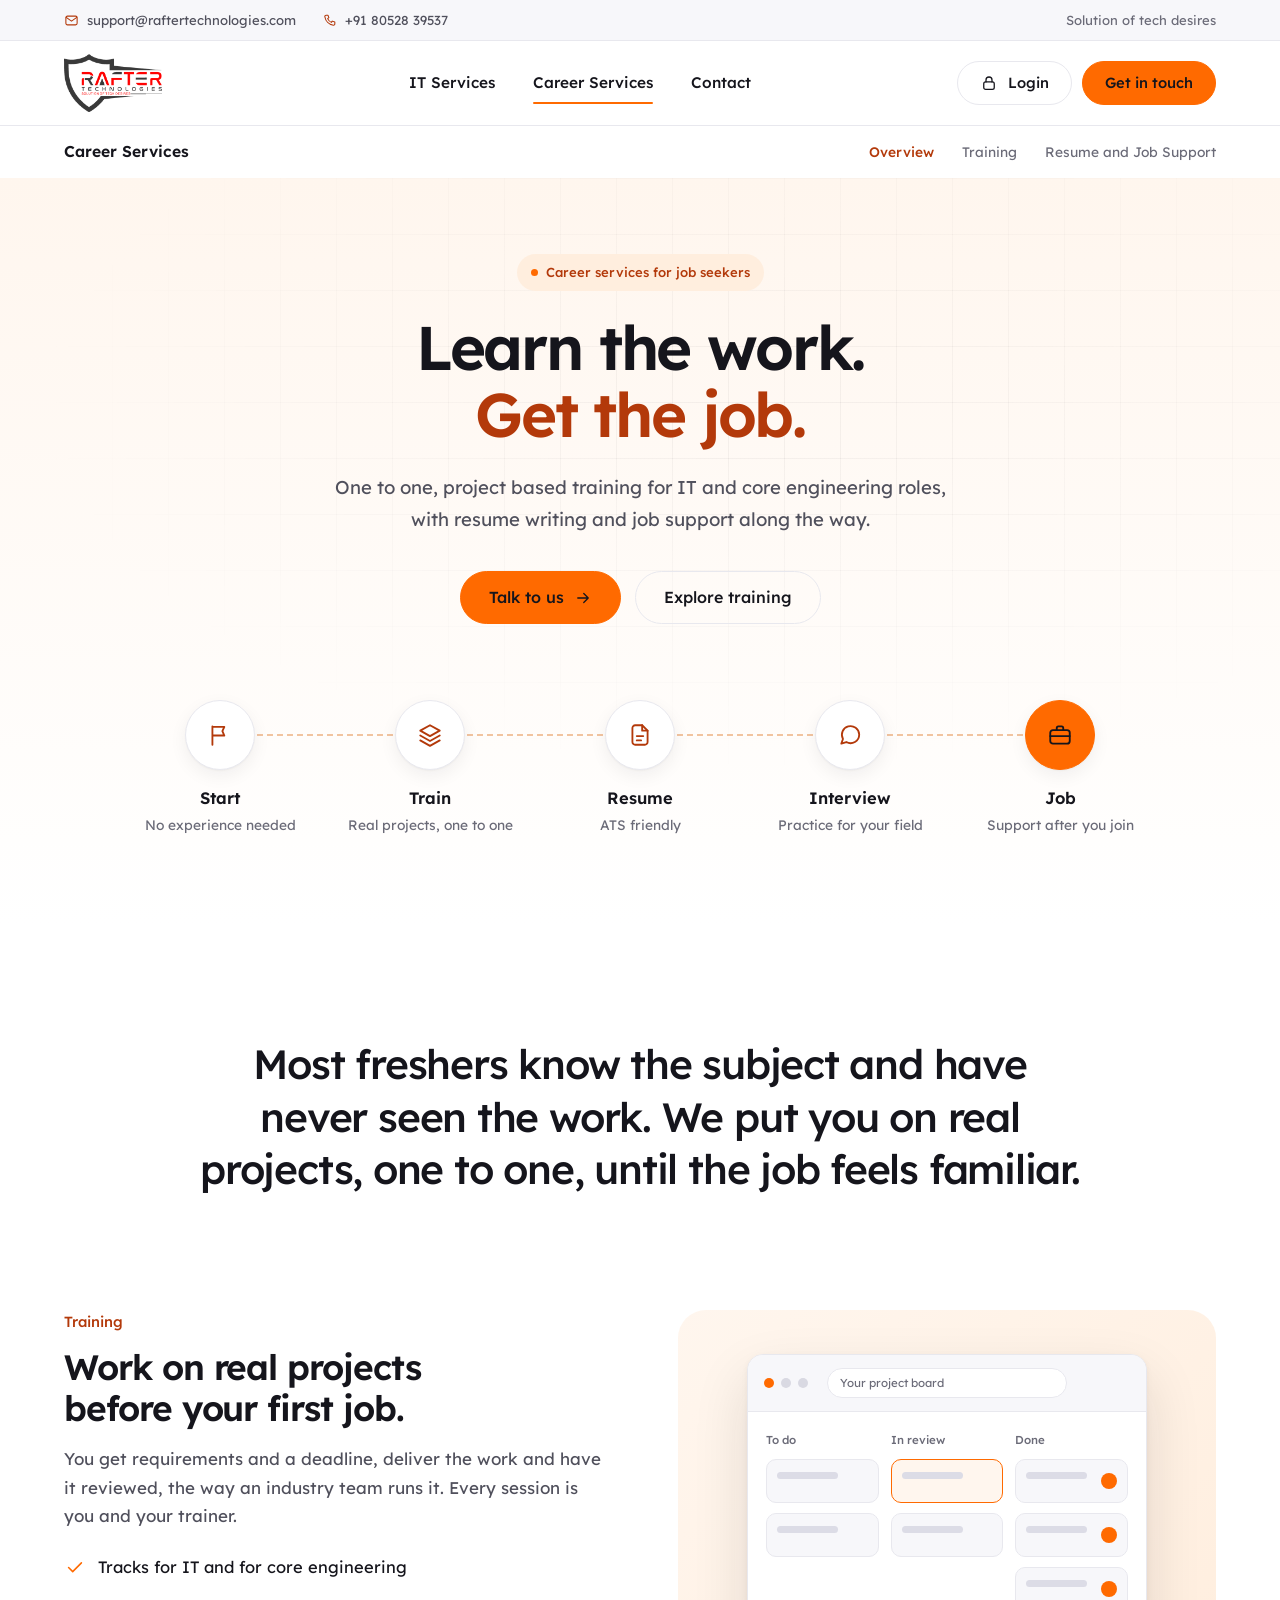
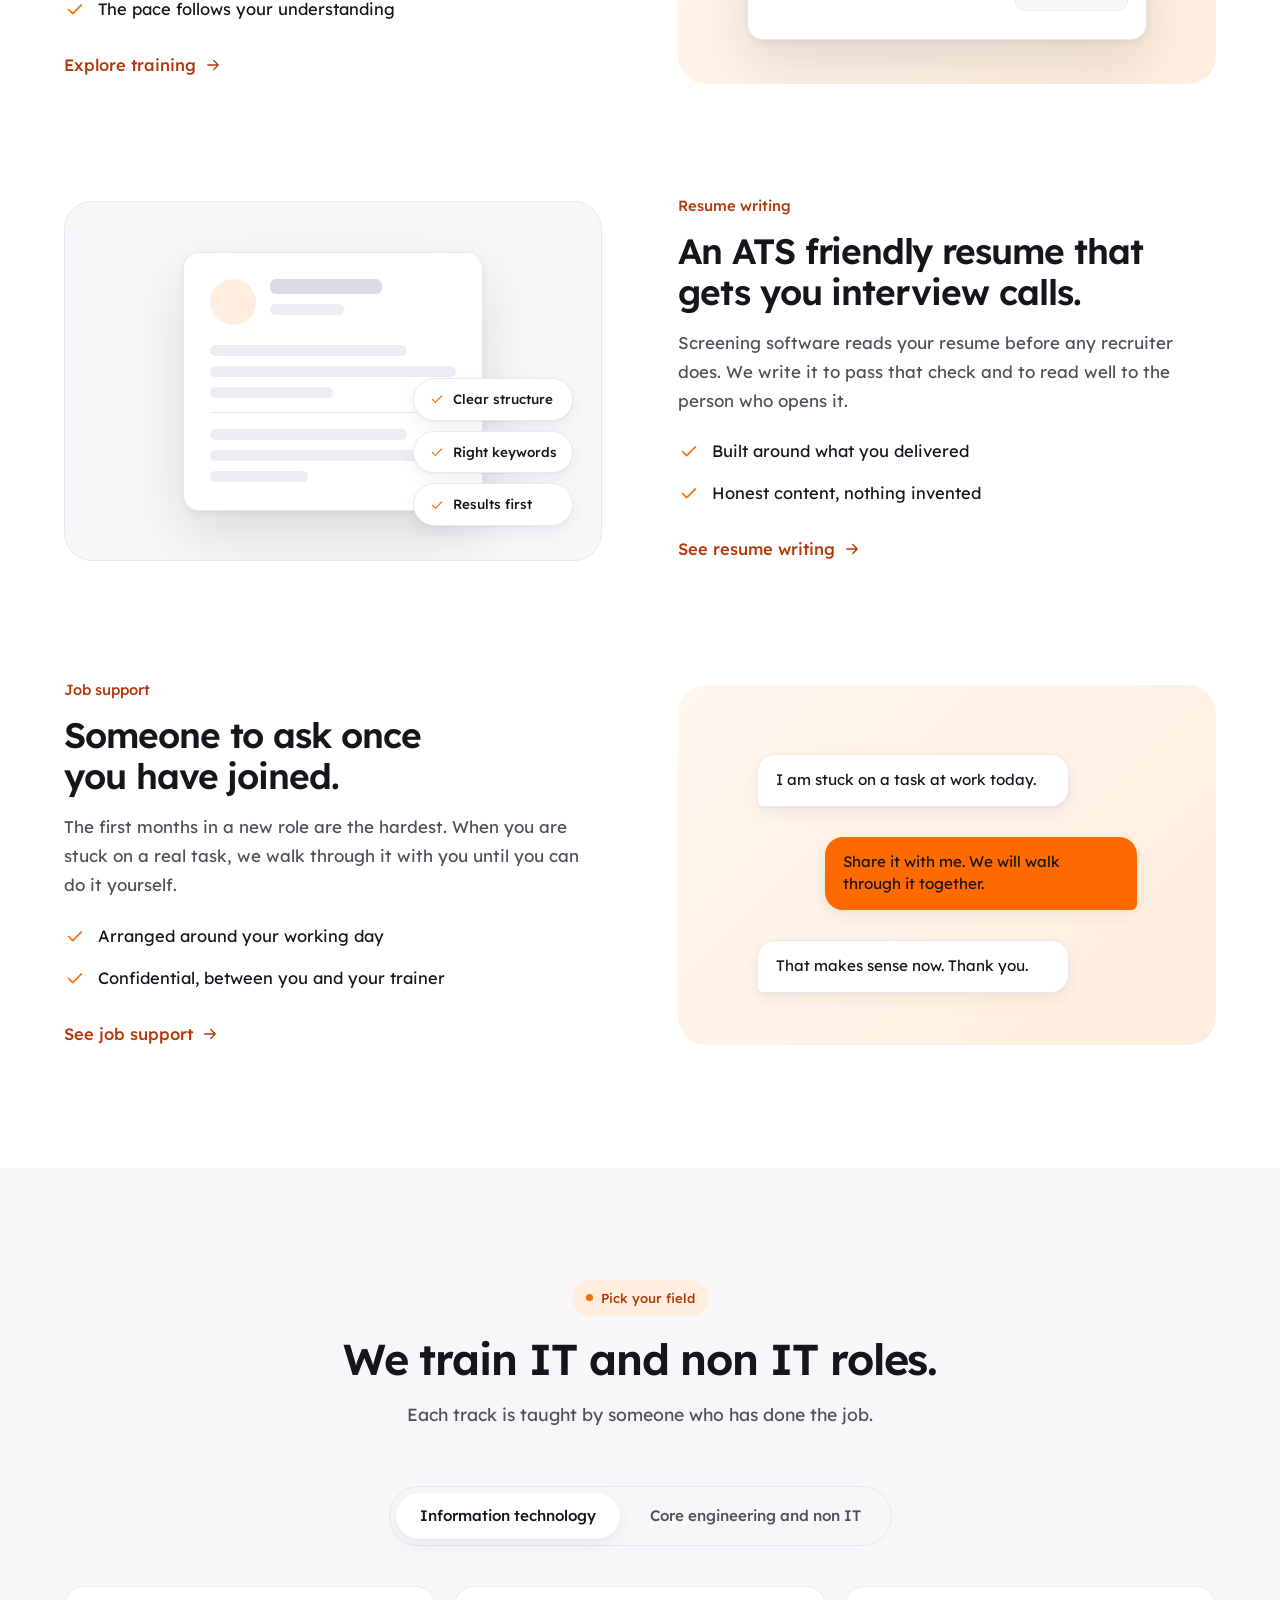
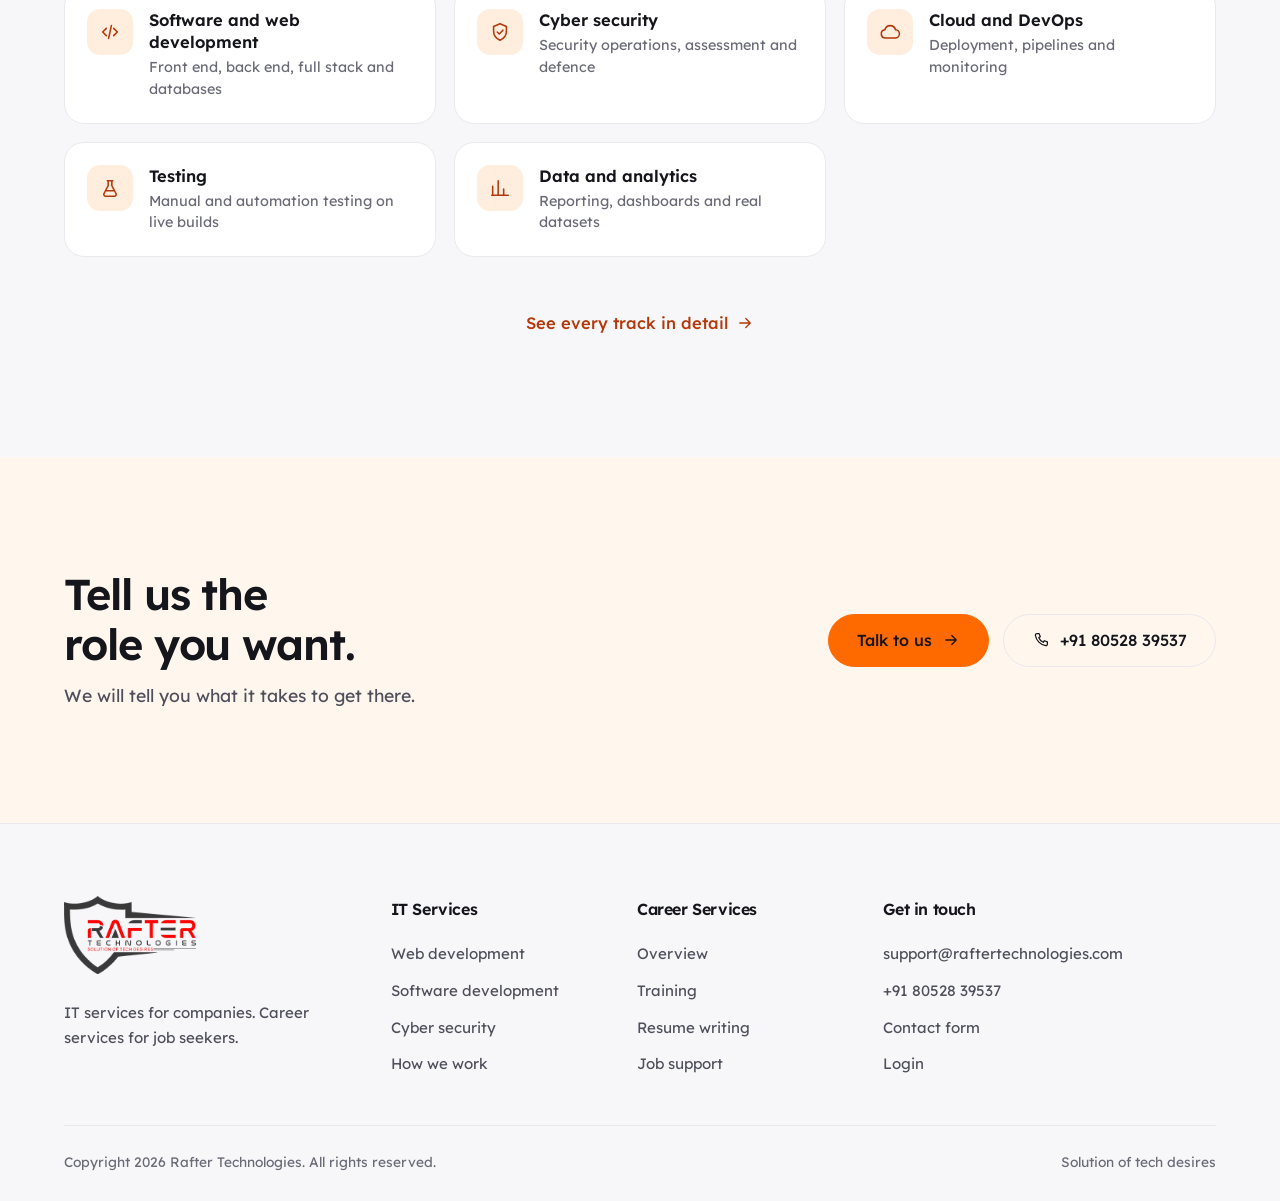
==== commit 0afa9a26: "Give Career Services its own layout, replace the framed login Career Services. The overview page was" ====
--- a/website/career.html
+++ b/website/career.html
@@ -56,144 +56,158 @@
 
 <main id="main">
 
-  <section class="hero">
-    <div class="wrap">
-      <div>
-        <span class="chip enter">Career services for job seekers</span>
-        <h1><span class="ln"><span>Learn the work.</span></span><span class="ln"><span><em>Get the job.</em></span></span></h1>
-        <p class="sub enter d2">One to one, project based training for IT and core engineering roles. Resume writing and job support when you need them.</p>
-        <div class="actions enter d3">
-          <a class="btn" href="contact.html">Talk to us<svg class="" viewBox="0 0 24 24" fill="none" stroke="currentColor" stroke-width="1.700" stroke-linecap="round" stroke-linejoin="round" aria-hidden="true"><path d="M5 12h14M13 6l6 6-6 6"/></svg></a>
-          <a class="btn ghost" href="training.html">Explore training</a>
-        </div>
-        <ul class="ticks enter d3">
-          <li><svg class="" viewBox="0 0 24 24" fill="none" stroke="currentColor" stroke-width="1.700" stroke-linecap="round" stroke-linejoin="round" aria-hidden="true"><path d="m5 12.5 4.5 4.5L19 7.5"/></svg>Project based</li>
-          <li><svg class="" viewBox="0 0 24 24" fill="none" stroke="currentColor" stroke-width="1.700" stroke-linecap="round" stroke-linejoin="round" aria-hidden="true"><path d="m5 12.5 4.5 4.5L19 7.5"/></svg>One to one</li>
-          <li><svg class="" viewBox="0 0 24 24" fill="none" stroke="currentColor" stroke-width="1.700" stroke-linecap="round" stroke-linejoin="round" aria-hidden="true"><path d="m5 12.5 4.5 4.5L19 7.5"/></svg>IT and non IT</li>
-        </ul>
-      </div>
-      <div class="viz" aria-hidden="true">
-        <div class="blob"></div>
-        <div class="win">
-          <div class="winbar"><i></i><i></i><i></i><span class="url">Your project board</span></div>
-          <div class="board">
-            <div><em>To do</em><b></b><b></b></div>
-            <div><em>In review</em><b class="hot"></b><b></b></div>
-            <div><em>Done</em><b class="ok"></b><b class="ok"></b><b class="ok"></b></div>
-          </div>
-        </div>
-        <div class="float fa"><span class="iconbox"><svg class="icon" viewBox="0 0 24 24" fill="none" stroke="currentColor" stroke-width="1.700" stroke-linecap="round" stroke-linejoin="round" aria-hidden="true"><circle cx="9" cy="8" r="3.5"/><path d="M2.5 20c.6-3.4 3.2-5.5 6.5-5.5s5.900 2.1 6.5 5.500M16 4.800a3.500 3.500 0 0 1 0 6.400M18 14.800c1.900.7 3.100 2.500 3.500 5.200"/></svg></span><div><strong>One to one session</strong><small>You and your trainer</small></div></div>
-        <div class="float fb"><strong>Resume check</strong><div class="meter"><span></span></div><small>ATS friendly</small></div>
-        <div class="float fc"><span>review</span> approved</div>
-      </div>
-    </div>
-  </section>
-
-  <div class="band" aria-hidden="true">
-    <div class="line"><span>Software</span><i></i><span>Cyber security</span><i></i><span>Cloud and DevOps</span><i></i><span>Testing</span><i></i><span>Data</span><i></i><span>Electrical</span><i></i><span>Mechanical</span><i></i><span>Software</span><i></i><span>Cyber security</span><i></i><span>Cloud and DevOps</span><i></i><span>Testing</span><i></i><span>Data</span><i></i><span>Electrical</span><i></i><span>Mechanical</span></div>
-  </div>
+  <section class="hero centered">
+    <div class="wrap">
+      <span class="chip enter">Career services for job seekers</span>
+      <h1><span class="ln"><span>Learn the work.</span></span><span class="ln"><span><em>Get the job.</em></span></span></h1>
+      <p class="sub enter d2">One to one, project based training for IT and core engineering roles, with resume writing and job support along the way.</p>
+      <div class="actions enter d3">
+        <a class="btn" href="contact.html">Talk to us<svg class="" viewBox="0 0 24 24" fill="none" stroke="currentColor" stroke-width="1.700" stroke-linecap="round" stroke-linejoin="round" aria-hidden="true"><path d="M5 12h14M13 6l6 6-6 6"/></svg></a>
+        <a class="btn ghost" href="training.html">Explore training</a>
+      </div>
+
+      <div class="journey reveal">
+        <span class="runner" aria-hidden="true"></span>
+        <ol>
+          <li><span class="dot"><svg class="icon" viewBox="0 0 24 24" fill="none" stroke="currentColor" stroke-width="1.700" stroke-linecap="round" stroke-linejoin="round" aria-hidden="true"><path d="M5 21V4M5 4.500h11l-1.800 4 1.800 4H5"/></svg></span><span><strong>Start</strong><small>No experience needed</small></span></li>
+          <li><span class="dot"><svg class="icon" viewBox="0 0 24 24" fill="none" stroke="currentColor" stroke-width="1.700" stroke-linecap="round" stroke-linejoin="round" aria-hidden="true"><path d="m12 3 9 5-9 5-9-5z"/><path d="m3 12.500 9 5 9-5M3 17l9 5 9-5"/></svg></span><span><strong>Train</strong><small>Real projects, one to one</small></span></li>
+          <li><span class="dot"><svg class="icon" viewBox="0 0 24 24" fill="none" stroke="currentColor" stroke-width="1.700" stroke-linecap="round" stroke-linejoin="round" aria-hidden="true"><path d="M14 3H7.500A2.500 2.500 0 0 0 5 5.500v13A2.500 2.500 0 0 0 7.500 21h9a2.500 2.500 0 0 0 2.500-2.500V8z"/><path d="M14 3v5h5M9 13h6M9 17h4"/></svg></span><span><strong>Resume</strong><small>ATS friendly</small></span></li>
+          <li><span class="dot"><svg class="icon" viewBox="0 0 24 24" fill="none" stroke="currentColor" stroke-width="1.700" stroke-linecap="round" stroke-linejoin="round" aria-hidden="true"><path d="M20.500 11.500a8 8 0 0 1-11.900 7L4 20l1.500-4.300A8 8 0 1 1 20.500 11.500z"/></svg></span><span><strong>Interview</strong><small>Practice for your field</small></span></li>
+          <li><span class="dot"><svg class="icon" viewBox="0 0 24 24" fill="none" stroke="currentColor" stroke-width="1.700" stroke-linecap="round" stroke-linejoin="round" aria-hidden="true"><rect x="3" y="7.500" width="18" height="12.500" rx="2.500"/><path d="M9 7.500V5.500a1.500 1.500 0 0 1 1.500-1.500h3A1.500 1.500 0 0 1 15 5.500v2M3 13h18"/></svg></span><span><strong>Job</strong><small>Support after you join</small></span></li>
+        </ol>
+      </div>
+    </div>
+  </section>
 
   <section class="section">
     <div class="wrap">
+      <p class="statement" data_words>Most freshers know the subject and have never seen the work. We put you on real projects, one to one, until the job feels familiar.</p>
+    </div>
+  </section>
+
+  <section class="section flush">
+    <div class="wrap">
+      <div class="features">
+
+        <div class="feature">
+          <div class="reveal from_left">
+            <span class="kicker">Training</span>
+            <h3>Work on real projects before your first job.</h3>
+            <p>You get requirements and a deadline, deliver the work and have it reviewed, the way an industry team runs it. Every session is you and your trainer.</p>
+            <ul class="checks">
+              <li><svg class="" viewBox="0 0 24 24" fill="none" stroke="currentColor" stroke-width="1.700" stroke-linecap="round" stroke-linejoin="round" aria-hidden="true"><path d="m5 12.5 4.5 4.5L19 7.5"/></svg><span>Tracks for IT and for core engineering</span></li>
+              <li><svg class="" viewBox="0 0 24 24" fill="none" stroke="currentColor" stroke-width="1.700" stroke-linecap="round" stroke-linejoin="round" aria-hidden="true"><path d="m5 12.5 4.5 4.5L19 7.5"/></svg><span>The pace follows your understanding</span></li>
+            </ul>
+            <a class="more" href="training.html">Explore training<svg class="" viewBox="0 0 24 24" fill="none" stroke="currentColor" stroke-width="1.700" stroke-linecap="round" stroke-linejoin="round" aria-hidden="true"><path d="M5 12h14M13 6l6 6-6 6"/></svg></a>
+          </div>
+          <div class="mock reveal from_right" aria-hidden="true">
+          <div class="sheet">
+            <div class="winbar"><i></i><i></i><i></i><span class="url">Your project board</span></div>
+            <div class="board">
+              <div><em>To do</em><b></b><b></b></div>
+              <div><em>In review</em><b class="hot"></b><b></b></div>
+              <div><em>Done</em><b class="ok"></b><b class="ok"></b><b class="ok"></b></div>
+            </div>
+          </div>
+        </div>
+        </div>
+
+        <div class="feature flip">
+          <div class="reveal from_right">
+            <span class="kicker">Resume writing</span>
+            <h3>An ATS friendly resume that gets you interview calls.</h3>
+            <p>Screening software reads your resume before any recruiter does. We write it to pass that check and to read well to the person who opens it.</p>
+            <ul class="checks">
+              <li><svg class="" viewBox="0 0 24 24" fill="none" stroke="currentColor" stroke-width="1.700" stroke-linecap="round" stroke-linejoin="round" aria-hidden="true"><path d="m5 12.5 4.5 4.5L19 7.5"/></svg><span>Built around what you delivered</span></li>
+              <li><svg class="" viewBox="0 0 24 24" fill="none" stroke="currentColor" stroke-width="1.700" stroke-linecap="round" stroke-linejoin="round" aria-hidden="true"><path d="m5 12.5 4.5 4.5L19 7.5"/></svg><span>Honest content, nothing invented</span></li>
+            </ul>
+            <a class="more" href="resume.html">See resume writing<svg class="" viewBox="0 0 24 24" fill="none" stroke="currentColor" stroke-width="1.700" stroke-linecap="round" stroke-linejoin="round" aria-hidden="true"><path d="M5 12h14M13 6l6 6-6 6"/></svg></a>
+          </div>
+          <div class="mock grey reveal from_left" aria-hidden="true">
+          <div class="sheet cv">
+            <div class="who"><i></i><div><div class="sk w60"></div><div class="sk w40"></div></div></div>
+            <div class="sk w80"></div><div class="sk"></div><div class="sk w50"></div>
+            <hr>
+            <div class="sk w80"></div><div class="sk"></div><div class="sk w40"></div>
+          </div>
+          <div class="badges"><span><svg class="" viewBox="0 0 24 24" fill="none" stroke="currentColor" stroke-width="1.700" stroke-linecap="round" stroke-linejoin="round" aria-hidden="true"><path d="m5 12.5 4.5 4.5L19 7.5"/></svg>Clear structure</span><span><svg class="" viewBox="0 0 24 24" fill="none" stroke="currentColor" stroke-width="1.700" stroke-linecap="round" stroke-linejoin="round" aria-hidden="true"><path d="m5 12.5 4.5 4.5L19 7.5"/></svg>Right keywords</span><span><svg class="" viewBox="0 0 24 24" fill="none" stroke="currentColor" stroke-width="1.700" stroke-linecap="round" stroke-linejoin="round" aria-hidden="true"><path d="m5 12.5 4.5 4.5L19 7.5"/></svg>Results first</span></div>
+        </div>
+        </div>
+
+        <div class="feature">
+          <div class="reveal from_left">
+            <span class="kicker">Job support</span>
+            <h3>Someone to ask once you have joined.</h3>
+            <p>The first months in a new role are the hardest. When you are stuck on a real task, we walk through it with you until you can do it yourself.</p>
+            <ul class="checks">
+              <li><svg class="" viewBox="0 0 24 24" fill="none" stroke="currentColor" stroke-width="1.700" stroke-linecap="round" stroke-linejoin="round" aria-hidden="true"><path d="m5 12.5 4.5 4.5L19 7.5"/></svg><span>Arranged around your working day</span></li>
+              <li><svg class="" viewBox="0 0 24 24" fill="none" stroke="currentColor" stroke-width="1.700" stroke-linecap="round" stroke-linejoin="round" aria-hidden="true"><path d="m5 12.5 4.5 4.5L19 7.5"/></svg><span>Confidential, between you and your trainer</span></li>
+            </ul>
+            <a class="more" href="resume.html#support">See job support<svg class="" viewBox="0 0 24 24" fill="none" stroke="currentColor" stroke-width="1.700" stroke-linecap="round" stroke-linejoin="round" aria-hidden="true"><path d="M5 12h14M13 6l6 6-6 6"/></svg></a>
+          </div>
+          <div class="mock reveal from_right" aria-hidden="true">
+          <div class="chat">
+            <p class="in">I am stuck on a task at work today.</p>
+            <p class="out">Share it with me. We will walk through it together.</p>
+            <p class="in">That makes sense now. Thank you.</p>
+          </div>
+        </div>
+        </div>
+
+      </div>
+    </div>
+  </section>
+
+  <section class="section soft">
+    <div class="wrap">
       <div class="head center reveal">
-        <span class="chip">What we offer</span>
-        <h2>Three ways we help you get hired.</h2>
-        <p>From the first lesson to the first months in the role.</p>
-      </div>
-      <div class="cards stagger">
-        <article class="card">
-          <span class="num" aria-hidden="true">01</span>
-          <span class="iconbox"><svg class="icon" viewBox="0 0 24 24" fill="none" stroke="currentColor" stroke-width="1.700" stroke-linecap="round" stroke-linejoin="round" aria-hidden="true"><path d="m2.500 9.500 9.500-4.500 9.500 4.500-9.500 4.500z"/><path d="M6.500 11.500V16c0 1.400 2.500 2.500 5.500 2.500s5.500-1.100 5.500-2.500v-4.500M21.500 9.500V15"/></svg></span>
-          <h3>Training</h3>
-          <p>You work on live projects the way an industry team runs them, with a trainer who works only with you.</p>
-          <ul><li><svg class="" viewBox="0 0 24 24" fill="none" stroke="currentColor" stroke-width="1.700" stroke-linecap="round" stroke-linejoin="round" aria-hidden="true"><path d="m5 12.5 4.5 4.5L19 7.5"/></svg>Real project work</li><li><svg class="" viewBox="0 0 24 24" fill="none" stroke="currentColor" stroke-width="1.700" stroke-linecap="round" stroke-linejoin="round" aria-hidden="true"><path d="m5 12.5 4.5 4.5L19 7.5"/></svg>One to one sessions</li><li><svg class="" viewBox="0 0 24 24" fill="none" stroke="currentColor" stroke-width="1.700" stroke-linecap="round" stroke-linejoin="round" aria-hidden="true"><path d="m5 12.5 4.5 4.5L19 7.5"/></svg>IT and non IT tracks</li><li><svg class="" viewBox="0 0 24 24" fill="none" stroke="currentColor" stroke-width="1.700" stroke-linecap="round" stroke-linejoin="round" aria-hidden="true"><path d="m5 12.5 4.5 4.5L19 7.5"/></svg>Honest feedback</li></ul>
-          <a class="more" href="training.html">Explore training<svg class="" viewBox="0 0 24 24" fill="none" stroke="currentColor" stroke-width="1.700" stroke-linecap="round" stroke-linejoin="round" aria-hidden="true"><path d="M5 12h14M13 6l6 6-6 6"/></svg></a>
-        </article>
-        <article class="card">
-          <span class="num" aria-hidden="true">02</span>
-          <span class="iconbox"><svg class="icon" viewBox="0 0 24 24" fill="none" stroke="currentColor" stroke-width="1.700" stroke-linecap="round" stroke-linejoin="round" aria-hidden="true"><path d="M14 3H7.500A2.500 2.500 0 0 0 5 5.500v13A2.500 2.500 0 0 0 7.500 21h9a2.500 2.500 0 0 0 2.500-2.500V8z"/><path d="M14 3v5h5M9 13h6M9 17h4"/></svg></span>
-          <h3>Resume writing</h3>
-          <p>An ATS friendly resume, written to pass screening software and to read well to the recruiter who opens it.</p>
-          <ul><li><svg class="" viewBox="0 0 24 24" fill="none" stroke="currentColor" stroke-width="1.700" stroke-linecap="round" stroke-linejoin="round" aria-hidden="true"><path d="m5 12.5 4.5 4.5L19 7.5"/></svg>ATS friendly structure</li><li><svg class="" viewBox="0 0 24 24" fill="none" stroke="currentColor" stroke-width="1.700" stroke-linecap="round" stroke-linejoin="round" aria-hidden="true"><path d="m5 12.5 4.5 4.5L19 7.5"/></svg>Results first wording</li><li><svg class="" viewBox="0 0 24 24" fill="none" stroke="currentColor" stroke-width="1.700" stroke-linecap="round" stroke-linejoin="round" aria-hidden="true"><path d="m5 12.5 4.5 4.5L19 7.5"/></svg>Tailored to the role</li><li><svg class="" viewBox="0 0 24 24" fill="none" stroke="currentColor" stroke-width="1.700" stroke-linecap="round" stroke-linejoin="round" aria-hidden="true"><path d="m5 12.5 4.5 4.5L19 7.5"/></svg>Built for freshers</li></ul>
-          <a class="more" href="resume.html">See resume writing<svg class="" viewBox="0 0 24 24" fill="none" stroke="currentColor" stroke-width="1.700" stroke-linecap="round" stroke-linejoin="round" aria-hidden="true"><path d="M5 12h14M13 6l6 6-6 6"/></svg></a>
-        </article>
-        <article class="card">
-          <span class="num" aria-hidden="true">03</span>
-          <span class="iconbox"><svg class="icon" viewBox="0 0 24 24" fill="none" stroke="currentColor" stroke-width="1.700" stroke-linecap="round" stroke-linejoin="round" aria-hidden="true"><path d="M4 13v-1a8 8 0 0 1 16 0v1"/><rect x="2.500" y="13" width="4.500" height="6" rx="2"/><rect x="17" y="13" width="4.500" height="6" rx="2"/><path d="M19.500 19c0 1.700-1.800 2.500-4.500 2.500"/></svg></span>
-          <h3>Job support</h3>
-          <p>Guidance on real tasks while you settle into a new role, arranged around your working day.</p>
-          <ul><li><svg class="" viewBox="0 0 24 24" fill="none" stroke="currentColor" stroke-width="1.700" stroke-linecap="round" stroke-linejoin="round" aria-hidden="true"><path d="m5 12.5 4.5 4.5L19 7.5"/></svg>Help with real tasks</li><li><svg class="" viewBox="0 0 24 24" fill="none" stroke="currentColor" stroke-width="1.700" stroke-linecap="round" stroke-linejoin="round" aria-hidden="true"><path d="m5 12.5 4.5 4.5L19 7.5"/></svg>Around your hours</li><li><svg class="" viewBox="0 0 24 24" fill="none" stroke="currentColor" stroke-width="1.700" stroke-linecap="round" stroke-linejoin="round" aria-hidden="true"><path d="m5 12.5 4.5 4.5L19 7.5"/></svg>You stay capable</li><li><svg class="" viewBox="0 0 24 24" fill="none" stroke="currentColor" stroke-width="1.700" stroke-linecap="round" stroke-linejoin="round" aria-hidden="true"><path d="m5 12.5 4.5 4.5L19 7.5"/></svg>Confidential</li></ul>
-          <a class="more" href="resume.html#support">See job support<svg class="" viewBox="0 0 24 24" fill="none" stroke="currentColor" stroke-width="1.700" stroke-linecap="round" stroke-linejoin="round" aria-hidden="true"><path d="M5 12h14M13 6l6 6-6 6"/></svg></a>
-        </article>
-      </div>
-    </div>
-  </section>
-
-  <section class="section soft">
-    <div class="wrap">
-      <div class="split">
-        <div class="body reveal from_left">
-          <span class="chip">Why it works</span>
-          <h2 style="margin-top:18px">Experience, before the first job.</h2>
-          <p style="margin-top:18px">Most freshers know the subject and have never seen the work. We put you on real projects, one to one, until the job feels familiar.</p>
-          <ul class="checks">
-            <li><svg class="" viewBox="0 0 24 24" fill="none" stroke="currentColor" stroke-width="1.700" stroke-linecap="round" stroke-linejoin="round" aria-hidden="true"><path d="m5 12.5 4.5 4.5L19 7.5"/></svg><span>You deliver real work and have it reviewed</span></li>
-            <li><svg class="" viewBox="0 0 24 24" fill="none" stroke="currentColor" stroke-width="1.700" stroke-linecap="round" stroke-linejoin="round" aria-hidden="true"><path d="m5 12.5 4.5 4.5L19 7.5"/></svg><span>The pace follows your understanding</span></li>
-            <li><svg class="" viewBox="0 0 24 24" fill="none" stroke="currentColor" stroke-width="1.700" stroke-linecap="round" stroke-linejoin="round" aria-hidden="true"><path d="m5 12.5 4.5 4.5L19 7.5"/></svg><span>You learn the habits a new joiner is expected to have</span></li>
-          </ul>
-          <div class="actions"><a class="btn dark" href="training.html">See how training works<svg class="" viewBox="0 0 24 24" fill="none" stroke="currentColor" stroke-width="1.700" stroke-linecap="round" stroke-linejoin="round" aria-hidden="true"><path d="M5 12h14M13 6l6 6-6 6"/></svg></a></div>
-        </div>
-        <div class="values stagger">
-          <div class="value"><span class="iconbox"><svg class="icon" viewBox="0 0 24 24" fill="none" stroke="currentColor" stroke-width="1.700" stroke-linecap="round" stroke-linejoin="round" aria-hidden="true"><path d="m12 3 9 5-9 5-9-5z"/><path d="m3 12.500 9 5 9-5M3 17l9 5 9-5"/></svg></span><h3>Project based</h3><p>Requirements, deadlines and reviews, like a real team.</p></div>
-          <div class="value"><span class="iconbox"><svg class="icon" viewBox="0 0 24 24" fill="none" stroke="currentColor" stroke-width="1.700" stroke-linecap="round" stroke-linejoin="round" aria-hidden="true"><circle cx="9" cy="8" r="3.5"/><path d="M2.5 20c.6-3.4 3.2-5.5 6.5-5.5s5.900 2.1 6.5 5.500M16 4.800a3.500 3.500 0 0 1 0 6.400M18 14.800c1.900.7 3.100 2.500 3.500 5.200"/></svg></span><h3>One to one</h3><p>Every session is you and your trainer.</p></div>
-          <div class="value"><span class="iconbox"><svg class="icon" viewBox="0 0 24 24" fill="none" stroke="currentColor" stroke-width="1.700" stroke-linecap="round" stroke-linejoin="round" aria-hidden="true"><rect x="3" y="7.500" width="18" height="12.500" rx="2.500"/><path d="M9 7.500V5.500a1.500 1.500 0 0 1 1.500-1.500h3A1.500 1.500 0 0 1 15 5.500v2M3 13h18"/></svg></span><h3>How industry works</h3><p>Standups, documentation and reporting.</p></div>
-          <div class="value"><span class="iconbox"><svg class="icon" viewBox="0 0 24 24" fill="none" stroke="currentColor" stroke-width="1.700" stroke-linecap="round" stroke-linejoin="round" aria-hidden="true"><path d="M20.500 11.500a8 8 0 0 1-11.900 7L4 20l1.500-4.300A8 8 0 1 1 20.500 11.500z"/></svg></span><h3>Honest feedback</h3><p>You always know where you stand.</p></div>
-        </div>
-      </div>
-    </div>
-  </section>
-
-  <section class="section">
-    <div class="wrap">
-      <div class="head center reveal">
-        <span class="chip">Tracks</span>
-        <h2>IT and non IT.</h2>
-        <p>Separate tracks for separate fields, each taught by someone who has done the job.</p>
-      </div>
-      <div class="cards two stagger">
-        <div class="listbox">
-          <h3><span class="iconbox"><svg class="icon" viewBox="0 0 24 24" fill="none" stroke="currentColor" stroke-width="1.700" stroke-linecap="round" stroke-linejoin="round" aria-hidden="true"><path d="m8 8-4 4 4 4M16 8l4 4-4 4M13.5 5l-3 14"/></svg></span>Information technology</h3>
-          <dl>
-            <dt>Software and web development</dt><dd>Front end, back end, full stack and databases</dd>
-            <dt>Cyber security</dt><dd>Security operations, assessment and defence</dd>
-            <dt>Cloud and DevOps</dt><dd>Deployment, pipelines and monitoring</dd>
-            <dt>Testing</dt><dd>Manual and automation testing on live builds</dd>
-            <dt>Data and analytics</dt><dd>Reporting, dashboards and real datasets</dd>
-          </dl>
-        </div>
-        <div class="listbox">
-          <h3><span class="iconbox"><svg class="icon" viewBox="0 0 24 24" fill="none" stroke="currentColor" stroke-width="1.700" stroke-linecap="round" stroke-linejoin="round" aria-hidden="true"><circle cx="12" cy="12" r="3.200"/><path d="M12 2.500v3M12 18.500v3M2.500 12h3M18.500 12h3M5.300 5.300l2.100 2.100M16.600 16.600l2.100 2.100M18.700 5.300l-2.100 2.100M7.400 16.600l-2.100 2.100"/></svg></span>Core engineering and non IT</h3>
-          <dl>
-            <dt>Electrical engineering</dt><dd>Design practice, drawings and standards</dd>
-            <dt>Mechanical engineering</dt><dd>Design, drafting and production flow</dd>
-            <dt>Design and drafting</dt><dd>Industry tools and drawing standards</dd>
-            <dt>Operations and support</dt><dd>Process, coordination and reporting</dd>
-            <dt>Another field</dt><dd>Tell us yours and we will say honestly whether we can train it</dd>
-          </dl>
-        </div>
-      </div>
-      <div class="actions center reveal" style="margin-top:40px">
-        <a class="more" href="training.html">See all training tracks<svg class="" viewBox="0 0 24 24" fill="none" stroke="currentColor" stroke-width="1.700" stroke-linecap="round" stroke-linejoin="round" aria-hidden="true"><path d="M5 12h14M13 6l6 6-6 6"/></svg></a>
-      </div>
-    </div>
-  </section>
-
-  <section class="section flush">
-    <div class="wrap">
-      <div class="panel center reveal">
-        <span class="chip">Talk to us</span>
-        <h2>Tell us the role you want.</h2>
-        <p>We will tell you what it takes to get there.</p>
+        <span class="chip">Pick your field</span>
+        <h2>We train IT and non IT roles.</h2>
+        <p>Each track is taught by someone who has done the job.</p>
+      </div>
+
+      <div class="tabs reveal" data_tabs>
+        <div role="tablist" aria-label="Training fields">
+          <button type="button" role="tab" id="tabbtn_it" aria-controls="tab_it" aria-selected="true">Information technology</button>
+          <button type="button" role="tab" id="tabbtn_core" aria-controls="tab_core" aria-selected="false" tabindex="-1">Core engineering and non IT</button>
+        </div>
+
+        <div role="tabpanel" id="tab_it" aria-labelledby="tabbtn_it">
+          <h3 class="paneltitle">Information technology</h3>
+          <div class="tracktiles">
+            <div class="tracktile"><span class="iconbox"><svg class="icon" viewBox="0 0 24 24" fill="none" stroke="currentColor" stroke-width="1.700" stroke-linecap="round" stroke-linejoin="round" aria-hidden="true"><path d="m8 8-4 4 4 4M16 8l4 4-4 4M13.5 5l-3 14"/></svg></span><span><strong>Software and web development</strong><small>Front end, back end, full stack and databases</small></span></div>
+            <div class="tracktile"><span class="iconbox"><svg class="icon" viewBox="0 0 24 24" fill="none" stroke="currentColor" stroke-width="1.700" stroke-linecap="round" stroke-linejoin="round" aria-hidden="true"><path d="M12 3 5 6v5.5c0 4.3 2.9 7.6 7 9.5 4.1-1.9 7-5.2 7-9.5V6z"/><path d="m9 12 2.2 2.2L15.2 10"/></svg></span><span><strong>Cyber security</strong><small>Security operations, assessment and defence</small></span></div>
+            <div class="tracktile"><span class="iconbox"><svg class="icon" viewBox="0 0 24 24" fill="none" stroke="currentColor" stroke-width="1.700" stroke-linecap="round" stroke-linejoin="round" aria-hidden="true"><path d="M7 18.500a4.500 4.500 0 0 1-.6-8.960A6 6 0 0 1 18 9.500a4.500 4.500 0 0 1-.5 9z"/></svg></span><span><strong>Cloud and DevOps</strong><small>Deployment, pipelines and monitoring</small></span></div>
+            <div class="tracktile"><span class="iconbox"><svg class="icon" viewBox="0 0 24 24" fill="none" stroke="currentColor" stroke-width="1.700" stroke-linecap="round" stroke-linejoin="round" aria-hidden="true"><path d="M9 4h6M10 4v5.500L5.500 18a2 2 0 0 0 1.800 3h9.400a2 2 0 0 0 1.800-3L14 9.500V4M8 15h8"/></svg></span><span><strong>Testing</strong><small>Manual and automation testing on live builds</small></span></div>
+            <div class="tracktile"><span class="iconbox"><svg class="icon" viewBox="0 0 24 24" fill="none" stroke="currentColor" stroke-width="1.700" stroke-linecap="round" stroke-linejoin="round" aria-hidden="true"><path d="M4 20V10M10 20V4M16 20v-7M21 20H3"/></svg></span><span><strong>Data and analytics</strong><small>Reporting, dashboards and real datasets</small></span></div>
+          </div>
+        </div>
+
+        <div role="tabpanel" id="tab_core" aria-labelledby="tabbtn_core">
+          <h3 class="paneltitle">Core engineering and non IT</h3>
+          <div class="tracktiles">
+            <div class="tracktile"><span class="iconbox"><svg class="icon" viewBox="0 0 24 24" fill="none" stroke="currentColor" stroke-width="1.700" stroke-linecap="round" stroke-linejoin="round" aria-hidden="true"><path d="M13 2.500 5 13.500h6l-1 8 8-11h-6z"/></svg></span><span><strong>Electrical engineering</strong><small>Design practice, drawings and standards</small></span></div>
+            <div class="tracktile"><span class="iconbox"><svg class="icon" viewBox="0 0 24 24" fill="none" stroke="currentColor" stroke-width="1.700" stroke-linecap="round" stroke-linejoin="round" aria-hidden="true"><circle cx="12" cy="12" r="3.200"/><path d="M12 2.500v3M12 18.500v3M2.500 12h3M18.500 12h3M5.300 5.300l2.100 2.100M16.600 16.600l2.100 2.100M18.700 5.300l-2.100 2.100M7.400 16.600l-2.100 2.100"/></svg></span><span><strong>Mechanical engineering</strong><small>Design, drafting and production flow</small></span></div>
+            <div class="tracktile"><span class="iconbox"><svg class="icon" viewBox="0 0 24 24" fill="none" stroke="currentColor" stroke-width="1.700" stroke-linecap="round" stroke-linejoin="round" aria-hidden="true"><path d="m4 20 1-4.500L16.500 4a2.100 2.100 0 0 1 3 3L8 18.500z"/><path d="m14.500 6 3.500 3.500"/></svg></span><span><strong>Design and drafting</strong><small>Industry tools and drawing standards</small></span></div>
+            <div class="tracktile"><span class="iconbox"><svg class="icon" viewBox="0 0 24 24" fill="none" stroke="currentColor" stroke-width="1.700" stroke-linecap="round" stroke-linejoin="round" aria-hidden="true"><rect x="3" y="7.500" width="18" height="12.500" rx="2.500"/><path d="M9 7.500V5.500a1.500 1.500 0 0 1 1.500-1.500h3A1.500 1.500 0 0 1 15 5.500v2M3 13h18"/></svg></span><span><strong>Operations and support</strong><small>Process, coordination and reporting</small></span></div>
+            <div class="tracktile"><span class="iconbox"><svg class="icon" viewBox="0 0 24 24" fill="none" stroke="currentColor" stroke-width="1.700" stroke-linecap="round" stroke-linejoin="round" aria-hidden="true"><circle cx="12" cy="12" r="9"/><path d="M9.500 9.500a2.500 2.500 0 1 1 3.500 2.300c-.700.400-1 .900-1 1.700M12 17v.100"/></svg></span><span><strong>Another field</strong><small>Tell us yours and we will say honestly whether we can train it</small></span></div>
+          </div>
+        </div>
+      </div>
+
+      <div class="actions center reveal" style="margin-top:44px">
+        <a class="more" href="training.html">See every track in detail<svg class="" viewBox="0 0 24 24" fill="none" stroke="currentColor" stroke-width="1.700" stroke-linecap="round" stroke-linejoin="round" aria-hidden="true"><path d="M5 12h14M13 6l6 6-6 6"/></svg></a>
+      </div>
+    </div>
+  </section>
+
+  <section class="section tint">
+    <div class="wrap">
+      <div class="closerow reveal">
+        <div>
+          <h2>Tell us the role you want.</h2>
+          <p>We will tell you what it takes to get there.</p>
+        </div>
         <div class="actions">
           <a class="btn" href="contact.html">Talk to us<svg class="" viewBox="0 0 24 24" fill="none" stroke="currentColor" stroke-width="1.700" stroke-linecap="round" stroke-linejoin="round" aria-hidden="true"><path d="M5 12h14M13 6l6 6-6 6"/></svg></a>
           <a class="btn ghost" href="tel:+918052839537"><svg class="" viewBox="0 0 24 24" fill="none" stroke="currentColor" stroke-width="1.700" stroke-linecap="round" stroke-linejoin="round" aria-hidden="true"><path d="M6.500 3.500h3l1.500 4-2 1.500a12 12 0 0 0 6 6l1.500-2 4 1.500v3a2 2 0 0 1-2.200 2A16.500 16.500 0 0 1 4.500 5.700a2 2 0 0 1 2-2.200z"/></svg>+91 80528 39537</a>
--- a/website/assets/css/styles.css
+++ b/website/assets/css/styles.css
@@ -980,31 +980,41 @@
 .sidecard .k { display: block; font-size: 0.84rem; color: var(--muted); }
 .sidecard .v { display: block; color: var(--ink); font-weight: 500; overflow-wrap: anywhere; }
 
-/* ---------- Login frame ---------- */
-
-.framehelp {
+/* ---------- Login gateway ---------- */
+
+.gate {
+  min-height: calc(100dvh - var(--header-h));
   display: flex;
   align-items: center;
   justify-content: center;
-  gap: 8px;
-  min-height: 42px;
-  padding: 6px 16px;
-  background: var(--soft);
-  border-bottom: 1px solid var(--line);
-  font-size: 0.86rem;
+  padding: 48px 24px;
+  background: linear-gradient(180deg, var(--tint) 0%, var(--white) 100%);
+}
+
+.gatecard {
+  width: 100%;
+  max-width: 460px;
   text-align: center;
-}
-
-.framehelp a { color: var(--accent-text); font-weight: 500; }
-
-.loginframe {
-  display: block;
-  width: 100%;
-  height: calc(100dvh - var(--header-h) - 42px);
-  min-height: 520px;
-  border: 0;
-  background: var(--white);
-}
+  background: var(--white);
+  border: 1px solid var(--line);
+  border-radius: var(--r-lg);
+  padding: 48px 40px 40px;
+  box-shadow: var(--shadow);
+}
+
+.gatecard img { display: block; height: 96px; width: auto; margin: 0 auto 24px; }
+.gatecard h1 { font-size: 1.9rem; }
+.gatecard p { margin-top: 12px; }
+.gatecard .btn { margin-top: 28px; width: 100%; }
+.gatecard .back { display: inline-block; margin-top: 18px; font-size: 0.9rem; color: var(--muted); }
+
+.dots { display: flex; justify-content: center; gap: 8px; margin-top: 22px; }
+.dots i { width: 9px; height: 9px; border-radius: 50%; background: var(--accent); animation: pulse 1.2s ease-in-out infinite; }
+.dots i:nth-child(2) { animation-delay: 0.15s; }
+.dots i:nth-child(3) { animation-delay: 0.3s; }
+@keyframes pulse { 0%, 100% { opacity: 0.25; transform: scale(0.8); } 50% { opacity: 1; transform: scale(1); } }
+
+@media (max-width: 480px) { .gatecard { padding: 36px 24px 30px; } }
 
 /* ---------- Footer ---------- */
 
@@ -1032,6 +1042,263 @@
 
 @media (max-width: 900px) { .foot .cols { grid-template-columns: repeat(2, 1fr); } }
 @media (max-width: 520px) { .foot .cols { grid-template-columns: 1fr; } }
+
+/* ==========================================================================
+   Career Services
+   These parts are used only on the Career Services overview, so that page
+   has its own shape and is not the IT services page with the words changed:
+   a centred hero with a journey, a statement, alternating feature rows with
+   small illustrations, tabbed tracks, and a banded closing row.
+   ========================================================================== */
+
+.hero.centered { text-align: center; padding: 76px 0 92px; }
+.hero.centered .wrap { display: block; max-width: 1080px; }
+.hero.centered .sub { margin-left: auto; margin-right: auto; }
+.hero.centered .actions { justify-content: center; }
+
+/* The path from no experience to the job */
+.journey { position: relative; margin-top: 76px; }
+
+.journey::before {
+  content: "";
+  position: absolute;
+  left: 10%;
+  right: 10%;
+  top: 34px;
+  border-top: 2px dashed #f1c4a0;
+}
+
+.journey .runner {
+  position: absolute;
+  top: 28px;
+  left: 10%;
+  width: 14px;
+  height: 14px;
+  border-radius: 50%;
+  background: var(--accent);
+  box-shadow: 0 0 0 6px rgba(255, 106, 0, 0.18);
+  opacity: 0;
+  z-index: 2;
+}
+
+.journey ol {
+  position: relative;
+  list-style: none;
+  margin: 0;
+  padding: 0;
+  display: grid;
+  grid-template-columns: repeat(5, minmax(0, 1fr));
+  gap: 18px;
+}
+
+.journey li { display: flex; flex-direction: column; align-items: center; gap: 14px; }
+
+.journey .dot {
+  position: relative;
+  z-index: 1;
+  display: flex;
+  align-items: center;
+  justify-content: center;
+  width: 70px;
+  height: 70px;
+  border-radius: 50%;
+  background: var(--white);
+  border: 1px solid var(--line);
+  box-shadow: var(--shadow-sm);
+  color: var(--accent-text);
+  transition: transform 500ms var(--out);
+}
+
+.journey li:hover .dot { transform: translateY(-5px); }
+.journey li:last-child .dot { background: var(--accent); border-color: var(--accent); color: var(--ink); }
+.journey strong { display: block; color: var(--ink); font-weight: 600; }
+.journey small { display: block; margin-top: 2px; font-size: 0.86rem; line-height: 1.45; color: var(--muted); }
+
+@media (max-width: 760px) {
+  .journey { margin-top: 52px; max-width: 420px; margin-left: auto; margin-right: auto; text-align: left; }
+  .journey::before { left: 34px; right: auto; top: 34px; bottom: 34px; border-top: 0; border-left: 2px dashed #f1c4a0; }
+  .journey .runner { display: none; }
+  .journey ol { grid-template-columns: 1fr; gap: 22px; }
+  .journey li { flex-direction: row; gap: 18px; }
+}
+
+/* A sentence that lights up as it is read */
+.statement {
+  max-width: 980px;
+  margin: 0 auto;
+  text-align: center;
+  font-size: clamp(1.55rem, 3.5vw, 2.55rem);
+  font-weight: 500;
+  line-height: 1.28;
+  letter-spacing: -0.03em;
+  color: var(--ink);
+  text-wrap: balance;
+}
+
+/* Alternating rows: words one side, a small illustration the other */
+.features { display: grid; gap: 104px; }
+
+.feature {
+  display: grid;
+  grid-template-columns: repeat(2, minmax(0, 1fr));
+  gap: 76px;
+  align-items: center;
+}
+
+.feature.flip .mock { order: -1; }
+
+.feature .kicker { font-size: 0.92rem; font-weight: 500; color: var(--accent-text); }
+.feature h3 { margin-top: 12px; font-size: clamp(1.6rem, 2.8vw, 2.2rem); line-height: 1.16; letter-spacing: -0.03em; }
+.feature p { margin-top: 16px; font-size: 1.06rem; }
+.feature .checks { margin-top: 22px; }
+.feature .more { margin-top: 20px; }
+
+.mock {
+  position: relative;
+  overflow: hidden;
+  display: flex;
+  align-items: center;
+  justify-content: center;
+  min-height: 360px;
+  padding: 44px;
+  border-radius: var(--r-lg);
+  background: linear-gradient(135deg, var(--tint) 0%, var(--tint-2) 100%);
+}
+
+.mock.grey { background: var(--soft); border: 1px solid var(--line); }
+
+.sheet {
+  width: 100%;
+  max-width: 400px;
+  background: var(--white);
+  border: 1px solid var(--line);
+  border-radius: 16px;
+  box-shadow: var(--shadow);
+  overflow: hidden;
+}
+
+.sheet .board { min-height: 0; }
+
+.sheet.cv { padding: 26px 26px 18px; max-width: 300px; }
+.sheet.cv .who { display: flex; align-items: center; gap: 14px; margin-bottom: 20px; }
+.sheet.cv .who i { width: 46px; height: 46px; border-radius: 50%; background: var(--tint-2); flex: 0 0 46px; }
+.sheet.cv .who div { flex: 1; }
+.sheet.cv hr { border: 0; border-top: 1px solid var(--line); margin: 14px 0 16px; }
+
+.badges { position: absolute; right: 28px; bottom: 34px; display: grid; gap: 10px; }
+
+.badges span {
+  display: inline-flex;
+  align-items: center;
+  gap: 8px;
+  padding: 9px 15px;
+  background: var(--white);
+  border: 1px solid var(--line);
+  border-radius: 980px;
+  box-shadow: var(--shadow-sm);
+  font-size: 0.84rem;
+  font-weight: 500;
+  color: var(--ink);
+}
+
+.badges svg { width: 16px; height: 16px; color: var(--accent); }
+
+.chat { width: 100%; max-width: 380px; display: grid; gap: 14px; }
+
+.chat p {
+  max-width: 82%;
+  padding: 14px 18px;
+  border-radius: 18px;
+  font-size: 0.95rem;
+  line-height: 1.5;
+  box-shadow: var(--shadow-sm);
+}
+
+.chat .in { background: var(--white); border: 1px solid var(--line); border-bottom-left-radius: 6px; color: var(--ink); }
+.chat .out { justify-self: end; background: var(--accent); color: var(--ink); border-bottom-right-radius: 6px; }
+
+@media (max-width: 900px) {
+  .features { gap: 72px; }
+  .feature { grid-template-columns: 1fr; gap: 36px; }
+  .feature.flip .mock { order: 0; }
+  .mock { min-height: 300px; padding: 30px 22px; }
+  .badges { right: 16px; bottom: 20px; }
+}
+
+/* Tracks behind tabs */
+.tabs { text-align: center; }
+
+.tabs [role="tablist"] {
+  display: inline-flex;
+  gap: 6px;
+  padding: 6px;
+  margin-bottom: 40px;
+  background: var(--soft);
+  border: 1px solid var(--line);
+  border-radius: 980px;
+}
+
+/* Without the script both lists simply show, each under its own title */
+.tabs:not(.ready) [role="tablist"] { display: none; }
+.tabs.ready .paneltitle { display: none; }
+.tabs .paneltitle { margin: 0 0 20px; text-align: left; }
+.tabs [role="tabpanel"] + [role="tabpanel"] .paneltitle { margin-top: 44px; }
+.tabs [role="tabpanel"][hidden] { display: none; }
+
+.tabs [role="tab"] {
+  min-height: 46px;
+  padding: 10px 24px;
+  border: 0;
+  border-radius: 980px;
+  background: transparent;
+  font-family: inherit;
+  font-size: 0.95rem;
+  font-weight: 500;
+  color: var(--body);
+  cursor: pointer;
+  transition: background 250ms var(--ease), color 250ms var(--ease), box-shadow 250ms var(--ease);
+}
+
+.tabs [role="tab"]:hover { color: var(--ink); }
+.tabs [role="tab"][aria-selected="true"] { background: var(--white); color: var(--ink); box-shadow: var(--shadow-sm); }
+
+.tracktiles { display: grid; grid-template-columns: repeat(3, minmax(0, 1fr)); gap: 18px; text-align: left; }
+
+.tracktile {
+  display: flex;
+  align-items: flex-start;
+  gap: 16px;
+  padding: 22px;
+  background: var(--white);
+  border: 1px solid var(--line);
+  border-radius: var(--r);
+  transition: transform 500ms var(--out), box-shadow 400ms var(--ease), border-color 300ms var(--ease);
+}
+
+.tracktile:hover { transform: translateY(-4px); box-shadow: var(--shadow); border-color: transparent; }
+.tracktile strong { display: block; color: var(--ink); font-weight: 600; line-height: 1.35; }
+.tracktile small { display: block; margin-top: 4px; font-size: 0.9rem; line-height: 1.5; color: var(--muted); }
+.tracktile .iconbox { width: 46px; height: 46px; flex-basis: 46px; border-radius: 13px; }
+.tracktile .iconbox svg { width: 22px; height: 22px; }
+
+@media (max-width: 900px) { .tracktiles { grid-template-columns: repeat(2, minmax(0, 1fr)); } }
+
+@media (max-width: 600px) {
+  .tracktiles { grid-template-columns: 1fr; }
+  .tabs [role="tablist"] { display: flex; flex-direction: column; border-radius: 22px; }
+}
+
+/* Closing row: words left, actions right */
+.closerow {
+  display: flex;
+  flex-wrap: wrap;
+  align-items: center;
+  justify-content: space-between;
+  gap: 32px 48px;
+}
+
+.closerow h2 { max-width: 18ch; }
+.closerow p { margin-top: 12px; font-size: 1.1rem; }
 
 /* ---------- Reading progress ---------- */
 
@@ -1115,6 +1382,23 @@
   to { border-radius: 56% 44% 44% 56% / 42% 56% 44% 58%; rotate: 8deg; }
 }
 
+.js_anim .statement .w { opacity: 0.18; transition: opacity 320ms var(--ease); }
+.js_anim .statement .w.on { opacity: 1; }
+
+.js_anim .journey .runner { animation: run 7s cubic-bezier(0.6, 0, 0.4, 1) 1.2s infinite; }
+@keyframes run {
+  0% { left: 10%; opacity: 0; }
+  8%, 92% { opacity: 1; }
+  100% { left: calc(90% - 14px); opacity: 0; }
+}
+
+.js_anim .tabs [role="tabpanel"]:not([hidden]) .tracktile { animation: tilein 600ms var(--out) both; }
+.js_anim .tabs .tracktile:nth-child(2) { animation-delay: 60ms; }
+.js_anim .tabs .tracktile:nth-child(3) { animation-delay: 120ms; }
+.js_anim .tabs .tracktile:nth-child(4) { animation-delay: 180ms; }
+.js_anim .tabs .tracktile:nth-child(5) { animation-delay: 240ms; }
+@keyframes tilein { from { opacity: 0; transform: translateY(18px); } to { opacity: 1; transform: none; } }
+
 .js_anim .routed:not([hidden]) { animation: pagein 500ms var(--ease); }
 @keyframes pagein { from { opacity: 0; } to { opacity: 1; } }
 
